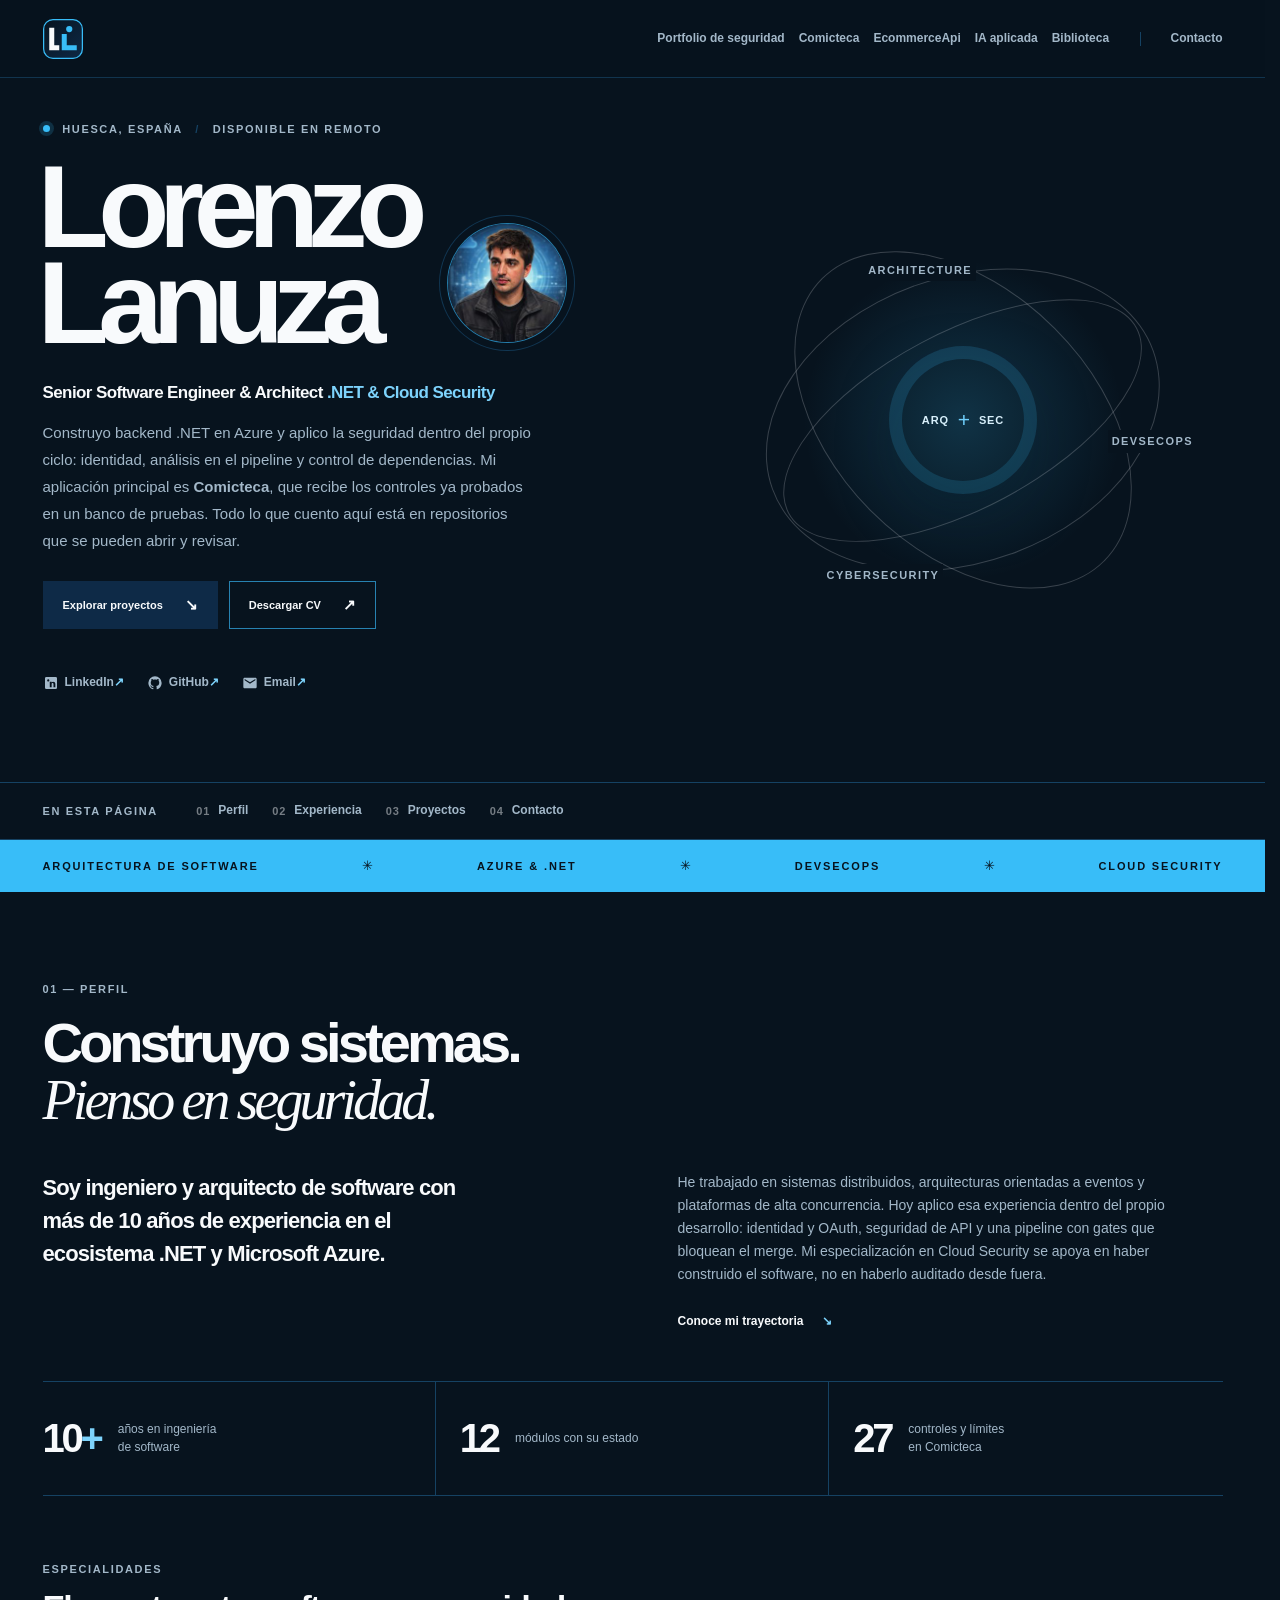
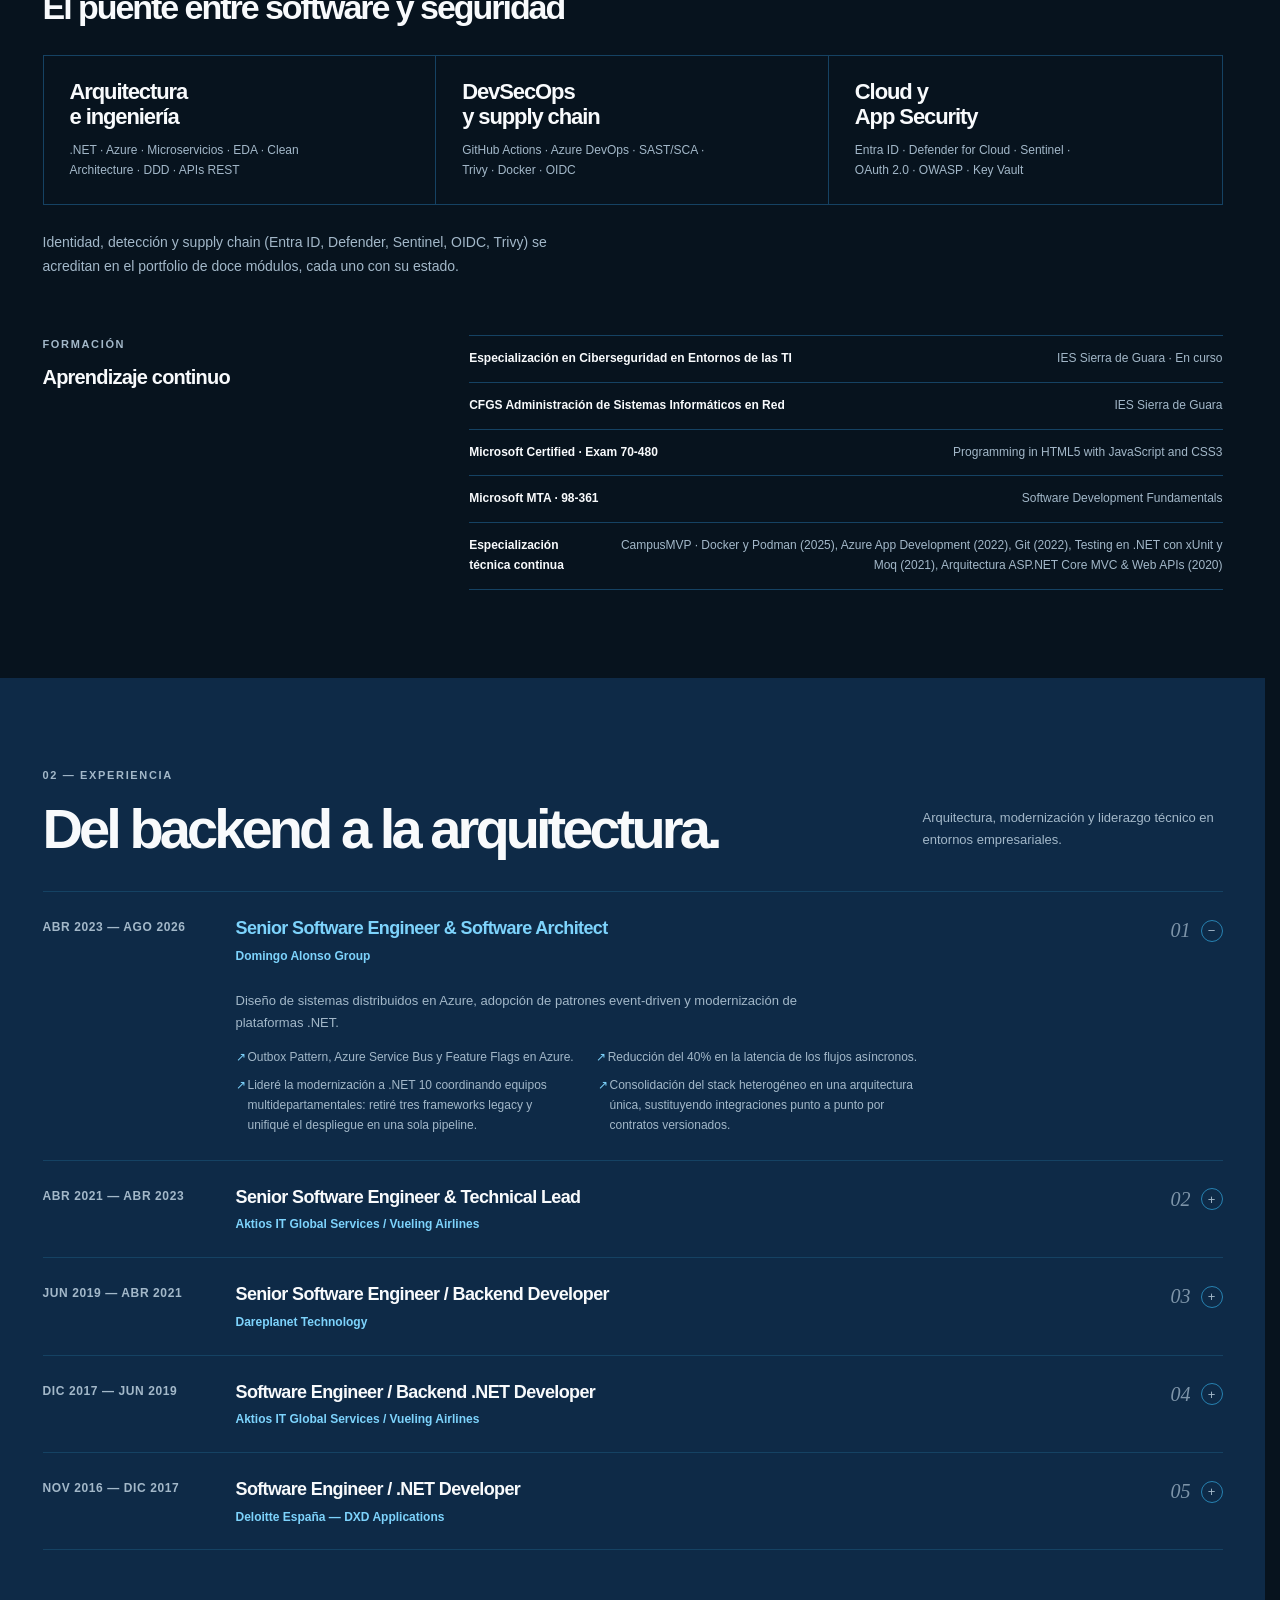
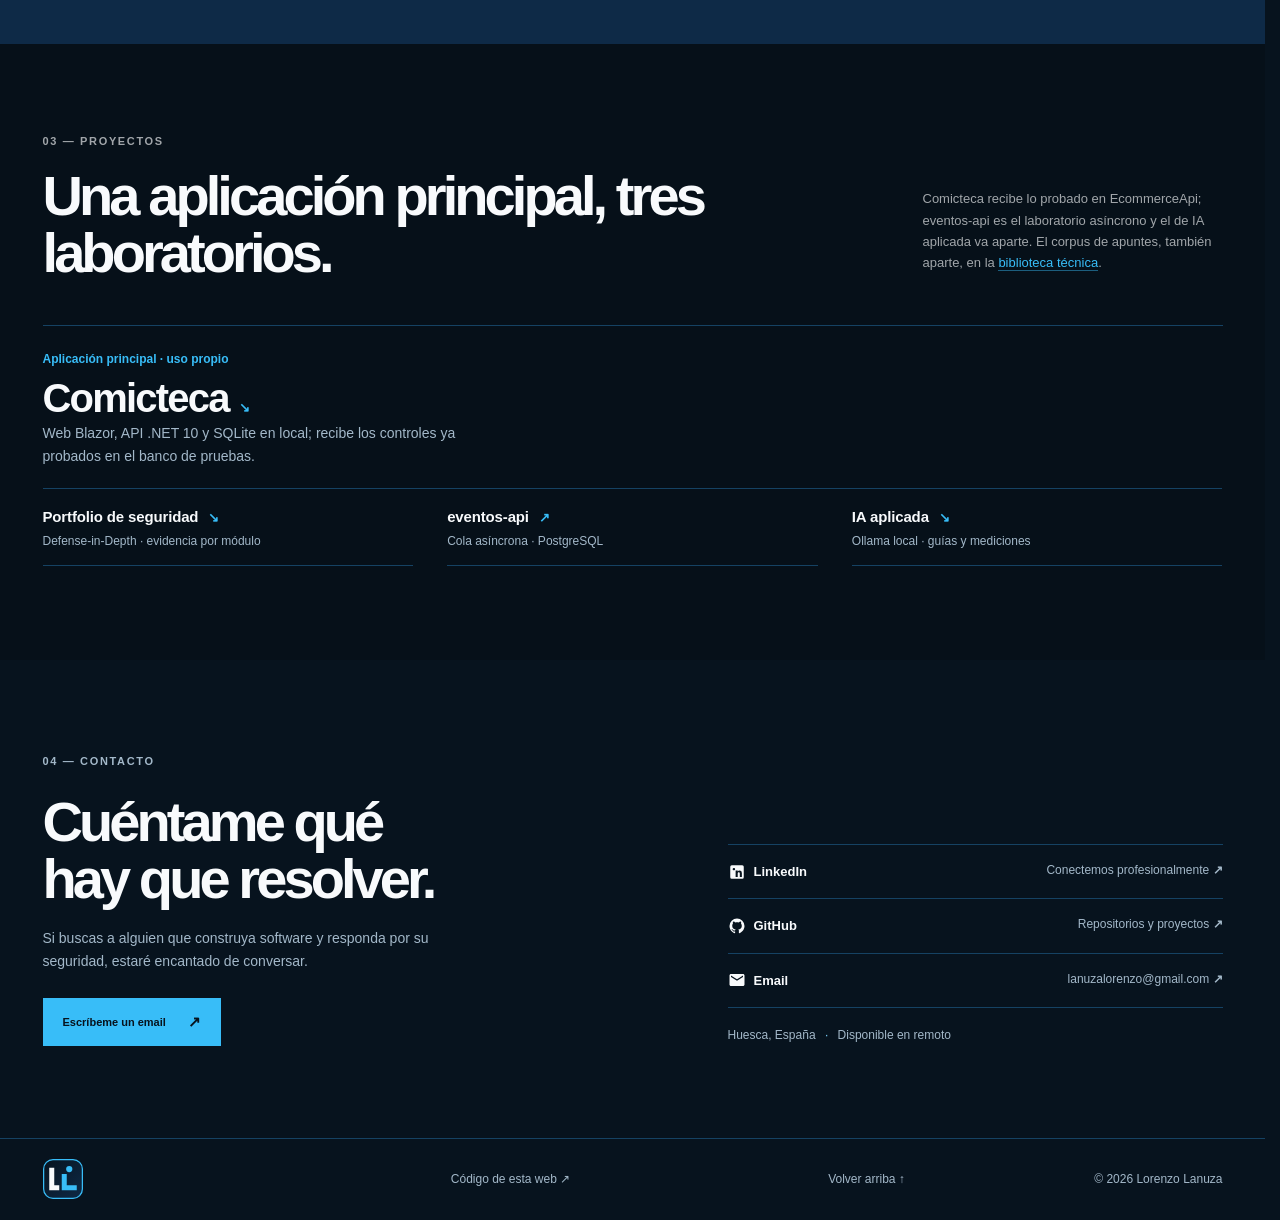
==== index.html @ fc8653ce "feat(site): index the projects and simplify the hero diagram The home page no longer grows with the " ====
<!doctype html>
<html lang="es">
  <head>
    <meta charset="utf-8">
    <meta name="viewport" content="width=device-width, initial-scale=1">
    <meta name="theme-color" content="#07131e">
    <!-- La llegada con ancla no se anima; app.js retira la clase al cargar. -->
    <script>if (location.hash) document.documentElement.classList.add("landing-hash");</script>
    <meta name="description" content="Lorenzo Lanuza Arellano: ingeniero de software senior en .NET y Azure con seguridad aplicada. DevSecOps, AppSec y Cloud Security.">
    <link rel="canonical" href="https://lanuzalorenzo.github.io/">

    <!-- Open Graph / LinkedIn / Facebook / WhatsApp -->
    <meta property="og:type" content="profile">
    <meta property="og:locale" content="es_ES">
    <meta property="og:url" content="https://lanuzalorenzo.github.io/">
    <meta property="og:title" content="Lorenzo Lanuza — Senior Software Engineer &amp; Architect · .NET &amp; Azure">
    <meta property="og:description" content="Ingeniero de software senior en .NET y Azure. Aplico la seguridad dentro del desarrollo: identidad, AppSec y pipeline con gates.">
    <meta property="og:image" content="https://lanuzalorenzo.github.io/assets/social/og-image.jpg?v=20261105b">
    <meta property="og:image:width" content="1200">
    <meta property="og:image:height" content="630">
    <meta property="og:image:alt" content="Lorenzo Lanuza — Senior Software Engineer &amp; Architect, .NET y Cloud Security">
    <meta property="og:updated_time" content="2026-11-05T00:00:00+01:00">
    <meta name="author" content="Lorenzo Lanuza Arellano">
    <script type="application/ld+json">
    {
      "@context": "https://schema.org",
      "@type": "Person",
      "name": "Lorenzo Lanuza Arellano",
      "url": "https://lanuzalorenzo.github.io/",
      "image": "https://lanuzalorenzo.github.io/assets/social/og-image.jpg?v=20261105b",
      "jobTitle": "Senior Software Engineer & Architect · .NET & Azure",
      "alumniOf": {
        "@type": "EducationalOrganization",
        "name": "IES Sierra de Guara"
      },
      "knowsAbout": [
        "Ingeniería de software",
        "Arquitectura de software",
        ".NET",
        "Microsoft Azure",
        "DevSecOps",
        "AppSec",
        "Cloud Security",
        "OAuth 2.0"
      ],
      "sameAs": [
        "https://www.linkedin.com/in/lanuzalorenzo",
        "https://github.com/lanuzalorenzo"
      ]
    }
    </script>
    <!-- Twitter Card -->
    <meta name="twitter:card" content="summary_large_image">
    <meta name="twitter:url" content="https://lanuzalorenzo.github.io/">
    <meta name="twitter:title" content="Lorenzo Lanuza — Senior Software Engineer &amp; Architect · .NET &amp; Azure">
    <meta name="twitter:description" content="Ingeniero de software senior en .NET y Azure. Aplico la seguridad dentro del desarrollo: identidad, AppSec y pipeline con gates.">
    <meta name="twitter:image" content="https://lanuzalorenzo.github.io/assets/social/og-image.jpg?v=20261105b">
    <meta name="twitter:image:alt" content="Lorenzo Lanuza — Senior Software Engineer &amp; Architect, .NET y Cloud Security">

    <title>Lorenzo Lanuza — Senior Software Engineer &amp; Architect · .NET &amp; Azure</title>
    <link rel="icon" type="image/png" sizes="16x16" href="assets/marca/favicon-16.png?v=20261105a">
    <link rel="icon" href="favicon.svg?v=20261105a" type="image/svg+xml">
    <link rel="icon" href="favicon.png?v=20261105a" sizes="180x180" type="image/png">
    <link rel="apple-touch-icon" href="assets/marca/apple-touch-icon.png?v=20261105a" sizes="180x180">
    <link rel="sitemap" type="application/xml" title="Sitemap" href="/sitemap.xml">
    <link rel="stylesheet" href="styles.css?v=20261126c">
    <script src="app.js?v=20261126a" defer></script>
  </head>
  <body>
    <a class="skip-link" href="#contenido">Saltar al contenido</a>
    <header class="site-header">
      <a class="wordmark" href="#inicio" aria-label="Lorenzo Lanuza, inicio"><img src="assets/marca/marca-tile.svg" alt="" width="40" height="40"></a>
      <button class="menu-toggle" type="button" aria-expanded="false" aria-controls="site-nav">
        <span class="sr-only">Abrir menú</span>
        <span class="menu-line menu-line-top"></span><span class="menu-line menu-line-bottom"></span>
      </button>
      <nav class="site-nav" id="site-nav" aria-label="Navegación principal">
        <div class="site-nav-group" role="group" aria-label="Proyectos, laboratorios y biblioteca">
          <a href="portfolio.html">Portfolio de seguridad</a>
          <a href="comicteca.html">Comicteca</a>
          <a href="api.html">EcommerceApi</a>
          <a href="ia.html">IA aplicada</a>
          <a href="https://lanuzalorenzo.github.io/biblioteca-tecnica/">Biblioteca</a>
        </div>
        <div class="site-nav-group">
          <a href="#contacto">Contacto</a>
        </div>
      </nav>
    </header>

    <main id="contenido">
      <section class="hero section-wrap" id="inicio" aria-labelledby="hero-title">
        <div class="hero-copy">
          <p class="eyebrow"><span class="status-dot"></span> Huesca, España <span class="eyebrow-separator" aria-hidden="true">/</span> Disponible en remoto</p>
          <div class="hero-heading">
            <h1 id="hero-title">Lorenzo<br><span>Lanuza</span></h1>
            <figure class="hero-portrait">
              <img src="assets/profile-480.jpg" srcset="assets/profile-240.jpg 240w, assets/profile-480.jpg 480w" sizes="(max-width: 620px) 62px, (max-width: 850px) 88px, 120px" alt="Retrato de Lorenzo Lanuza" width="120" height="120" decoding="async" fetchpriority="high">
            </figure>
          </div>
          <p class="hero-role">Senior Software Engineer &amp; Architect <span>.NET &amp; Cloud Security</span></p>
          <p class="hero-intro">Construyo backend .NET en Azure y aplico la seguridad dentro del propio ciclo: identidad, análisis en el pipeline y control de dependencias. Mi aplicación principal es <strong>Comicteca</strong>, que recibe los controles ya probados en un banco de pruebas. Todo lo que cuento aquí está en repositorios que se pueden abrir y revisar.</p>
          <div class="hero-actions">
            <a class="button button-dark" href="#proyectos">Explorar proyectos <span aria-hidden="true">↘</span></a>
            <a class="button button-quiet" href="assets/cv/lanuza-lorenzo-cv.pdf" download="Lanuza-Lorenzo-CV.pdf" type="application/pdf">Descargar CV <span aria-hidden="true">↗</span></a>
          </div>
          <div class="hero-links" role="group" aria-label="Enlaces de contacto">
            <a href="https://www.linkedin.com/in/lanuzalorenzo" target="_blank" rel="noreferrer">
              <svg viewBox="0 0 24 24" aria-hidden="true" class="social-icon"><path fill="currentColor" d="M19 3a2 2 0 0 1 2 2v14a2 2 0 0 1-2 2H5a2 2 0 0 1-2-2V5a2 2 0 0 1 2-2h14m-.5 15.5v-5.3a3.26 3.26 0 0 0-3.26-3.26c-.85 0-1.84.52-2.28 1.3v-1.11h-2.79v8.37h2.79v-4.93c0-.77.62-1.4 1.39-1.4a1.4 1.4 0 0 1 1.4 1.4v4.93h2.75M6.46 10.9h2.79v8.37H6.46v-8.37M7.86 6.54a1.63 1.63 0 0 0-1.63 1.63c0 .9.73 1.63 1.63 1.63.9 0 1.63-.73 1.63-1.63 0-.9-.73-1.63-1.63-1.63Z"/></svg>
              LinkedIn <span aria-hidden="true">↗</span>
            </a>
            <a href="https://github.com/lanuzalorenzo" target="_blank" rel="noreferrer">
              <svg viewBox="0 0 24 24" aria-hidden="true" class="social-icon"><path fill="currentColor" d="M12 2A10 10 0 0 0 2 12c0 4.42 2.87 8.17 6.84 9.5.5.08.66-.23.66-.5v-1.69c-2.77.6-3.36-1.34-3.36-1.34-.46-1.16-1.11-1.47-1.11-1.47-.91-.62.07-.6.07-.6 1 .07 1.53 1.03 1.53 1.03.87 1.52 2.34 1.07 2.91.83.1-.65.35-1.09.63-1.34-2.22-.25-4.55-1.11-4.55-4.92 0-1.11.38-2 1.03-2.71-.1-.25-.45-1.29.1-2.64 0 0 .84-.27 2.75 1.02.79-.22 1.65-.33 2.5-.33.85 0 1.71.11 2.5.33 1.91-1.29 2.75-1.02 2.75-1.02.55 1.35.2 2.39.1 2.64.65.71 1.03 1.6 1.03 2.71 0 3.82-2.34 4.66-4.57 4.91.36.31.69.92.69 1.85V21c0 .27.16.59.67.5C19.14 20.16 22 16.42 22 12A10 10 0 0 0 12 2Z"/></svg>
              GitHub <span aria-hidden="true">↗</span>
            </a>
            <a href="mailto:lanuzalorenzo@gmail.com">
              <svg viewBox="0 0 24 24" aria-hidden="true" class="social-icon"><path fill="currentColor" d="M20 4H4c-1.1 0-1.99.9-1.99 2L2 18c0 1.1.9 2 2 2h16c1.1 0 2-.9 2-2V6c0-1.1-.9-2-2-2zm0 4-8 5-8-5V6l8 5 8-5v2z"/></svg>
              Email <span aria-hidden="true">↗</span>
            </a>
          </div>
        </div>
        <div class="hero-art" role="img" aria-label="Diagrama de arquitectura: software, DevSecOps y seguridad cloud">
          <div class="orbit orbit-one"></div>
          <div class="orbit orbit-two"></div>
          <div class="orbit orbit-three"></div>
          <div class="art-core"><span>ARQ</span><strong>+</strong><span>SEC</span></div>
          <span class="orbit-label label-top">ARCHITECTURE</span>
          <span class="orbit-label label-right">DEVSECOPS</span>
          <span class="orbit-label label-bottom">CYBERSECURITY</span>
        </div>
      </section>

      <nav class="page-index" aria-labelledby="page-index-label">
        <div class="section-wrap page-index-inner">
          <p class="page-index-label" id="page-index-label">En esta página</p>
          <ol class="page-index-list">
            <li><a href="#perfil"><span aria-hidden="true">01</span>Perfil</a></li>
            <li><a href="#experiencia"><span aria-hidden="true">02</span>Experiencia</a></li>
            <li><a href="#proyectos"><span aria-hidden="true">03</span>Proyectos</a></li>
            <li><a href="#contacto"><span aria-hidden="true">04</span>Contacto</a></li>
          </ol>
        </div>
      </nav>

      <section class="ticker" aria-label="Especialidades">
        <div class="ticker-track">
          <div class="ticker-set">
            <span>ARQUITECTURA DE SOFTWARE</span><i aria-hidden="true">✳</i><span>AZURE &amp; .NET</span><i aria-hidden="true">✳</i><span>DEVSECOPS</span><i aria-hidden="true">✳</i><span>CLOUD SECURITY</span><i aria-hidden="true">✳</i>
          </div>
          <div class="ticker-set" aria-hidden="true">
            <span>ARQUITECTURA DE SOFTWARE</span><i>✳</i><span>AZURE &amp; .NET</span><i>✳</i><span>DEVSECOPS</span><i>✳</i><span>CLOUD SECURITY</span><i>✳</i>
          </div>
        </div>
      </section>

      <section class="content-section section-wrap" id="perfil" aria-labelledby="profile-title">
        <div class="section-heading">
          <p class="eyebrow">01 — Perfil</p>
          <h2 id="profile-title">Construyo sistemas.<br><span>Pienso en seguridad.</span></h2>
        </div>
        <div class="profile-grid">
          <p class="profile-lead">Soy ingeniero y arquitecto de software con más de 10 años de experiencia en el ecosistema .NET y Microsoft Azure.</p>
          <div class="profile-detail">
            <p>He trabajado en sistemas distribuidos, arquitecturas orientadas a eventos y plataformas de alta concurrencia. Hoy aplico esa experiencia dentro del propio desarrollo: identidad y OAuth, seguridad de API y una pipeline con gates que bloquean el merge. Mi especialización en Cloud Security se apoya en haber construido el software, no en haberlo auditado desde fuera.</p>
            <a class="text-link" href="#experiencia">Conoce mi trayectoria <span aria-hidden="true">↘</span></a>
          </div>
        </div>
        <div class="metrics" role="group" aria-label="Cifras del trabajo">
          <a class="metric" href="#experiencia"><strong>10<span>+</span></strong><span>años en ingeniería<br>de software</span></a>
          <a class="metric" href="portfolio.html"><strong>12</strong><span>módulos con su estado</span></a>
          <a class="metric" href="comicteca.html"><strong>27</strong><span>controles y límites<br>en Comicteca</span></a>
        </div>
        <div class="skills-block" id="especialidades">
          <div class="block-head">
            <p class="eyebrow">Especialidades</p>
            <h3 id="skills-title">El puente entre software y seguridad</h3>
          </div>
          <div class="skills-grid">
            <article class="skill-card"><h4>Arquitectura<br>e ingeniería</h4><p>.NET · Azure · Microservicios · EDA · Clean Architecture · DDD · APIs REST</p></article>
            <article class="skill-card"><h4>DevSecOps<br>y supply chain</h4><p>GitHub Actions · Azure DevOps · SAST/SCA · Trivy · Docker · OIDC</p></article>
            <article class="skill-card"><h4>Cloud y<br>App Security</h4><p>Entra ID · Defender for Cloud · Sentinel · OAuth 2.0 · OWASP · Key Vault</p></article>
          </div>
          <p class="skills-note">Identidad, detección y supply chain (Entra ID, Defender, Sentinel, OIDC, Trivy) se acreditan en el portfolio de doce módulos, cada uno con su estado.</p>
        </div>
        <div class="education">
          <div><p class="eyebrow">Formación</p><h3>Aprendizaje continuo</h3></div>
          <div class="education-list">
            <p><strong>Especialización en Ciberseguridad en Entornos de las TI</strong><span>IES Sierra de Guara · En curso</span></p>
            <p><strong>CFGS Administración de Sistemas Informáticos en Red</strong><span>IES Sierra de Guara</span></p>
            <p><strong>Microsoft Certified · Exam 70-480</strong><span>Programming in HTML5 with JavaScript and CSS3</span></p>
            <p><strong>Microsoft MTA · 98-361</strong><span>Software Development Fundamentals</span></p>
            <p><strong>Especialización técnica continua</strong><span>CampusMVP · Docker y Podman (2025), Azure App Development (2022), Git (2022), Testing en .NET con xUnit y Moq (2021), Arquitectura ASP.NET Core MVC &amp; Web APIs (2020)</span></p>
          </div>
        </div>
      </section>

      <section class="experience-section" id="experiencia" aria-labelledby="experience-title">
        <div class="section-wrap">
          <div class="section-heading section-heading-row">
            <div><p class="eyebrow">02 — Experiencia</p><h2 id="experience-title">Del backend a la arquitectura.</h2></div>
            <p class="heading-note">Arquitectura, modernización y liderazgo técnico en entornos empresariales.</p>
          </div>
          <div class="timeline">
            <details class="timeline-item" open>
              <summary class="timeline-summary">
                <span class="timeline-date">ABR 2023 — AGO 2026</span>
                <h3>Senior Software Engineer &amp; Software Architect</h3>
                <span class="company">Domingo Alonso Group</span>
                <span class="timeline-end"><span class="timeline-number">01</span><span class="timeline-toggle" aria-hidden="true"></span></span>
              </summary>
              <div class="timeline-content">
                <p>Diseño de sistemas distribuidos en Azure, adopción de patrones event-driven y modernización de plataformas .NET.</p>
                <ul class="impact-list">
                  <li>Outbox Pattern, Azure Service Bus y Feature Flags en Azure.</li>
                  <li>Reducción del 40% en la latencia de los flujos asíncronos.</li>
                  <li>Lideré la modernización a .NET 10 coordinando equipos multidepartamentales: retiré tres frameworks legacy y unifiqué el despliegue en una sola pipeline.</li>
                  <li>Consolidación del stack heterogéneo en una arquitectura única, sustituyendo integraciones punto a punto por contratos versionados.</li>
                </ul>
              </div>
            </details>
            <details class="timeline-item">
              <summary class="timeline-summary">
                <span class="timeline-date">ABR 2021 — ABR 2023</span>
                <h3>Senior Software Engineer &amp; Technical Lead</h3>
                <span class="company">Aktios IT Global Services / Vueling Airlines</span>
                <span class="timeline-end"><span class="timeline-number">02</span><span class="timeline-toggle" aria-hidden="true"></span></span>
              </summary>
              <div class="timeline-content">
                <p>Liderazgo backend y evolución de plataformas de alta disponibilidad para más de un millón de usuarios activos.</p>
                <ul class="impact-list">
                  <li>Arquitectura BFF en .NET: 30% menos de tiempo de respuesta en checkout.</li>
                  <li>Mentoría de 8 desarrolladores backend.</li>
                  <li>Revisión de código y estándares compartidos del equipo en Azure DevOps.</li>
                </ul>
              </div>
            </details>
            <details class="timeline-item">
              <summary class="timeline-summary">
                <span class="timeline-date">JUN 2019 — ABR 2021</span>
                <h3>Senior Software Engineer / Backend Developer</h3>
                <span class="company">Dareplanet Technology</span>
                <span class="timeline-end"><span class="timeline-number">03</span><span class="timeline-toggle" aria-hidden="true"></span></span>
              </summary>
              <div class="timeline-content">
                <p>Modernización de sistemas transaccionales y evolución de monolitos ASP.NET hacia plataformas distribuidas.</p>
                <ul class="impact-list">
                  <li>Descomposición en microservicios y adopción de caché distribuida.</li>
                  <li>35% de mejora en respuesta y 40% menos carga en base de datos.</li>
                  <li>Estándares de seguridad (JWT) y SLA del 99,8% en un backend crítico con más de 500.000 peticiones al día.</li>
                </ul>
              </div>
            </details>
            <details class="timeline-item">
              <summary class="timeline-summary">
                <span class="timeline-date">DIC 2017 — JUN 2019</span>
                <h3>Software Engineer / Backend .NET Developer</h3>
                <span class="company">Aktios IT Global Services / Vueling Airlines</span>
                <span class="timeline-end"><span class="timeline-number">04</span><span class="timeline-toggle" aria-hidden="true"></span></span>
              </summary>
              <div class="timeline-content">
                <p>Desarrollo backend e integración de servicios de alta disponibilidad para plataformas móviles y sistemas transaccionales core.</p>
                <ul class="impact-list">
                  <li>Servicios .NET para la app móvil de ventas con más de 500.000 peticiones al día.</li>
                  <li>Reducción del 35% en la latencia de reservas y optimización de consultas complejas.</li>
                  <li>Coordinación de objetivos técnicos y de negocio con Product Owners y QA bajo Scrum.</li>
                </ul>
              </div>
            </details>
            <details class="timeline-item">
              <summary class="timeline-summary">
                <span class="timeline-date">NOV 2016 — DIC 2017</span>
                <h3>Software Engineer / .NET Developer</h3>
                <span class="company">Deloitte España — DXD Applications</span>
                <span class="timeline-end"><span class="timeline-number">05</span><span class="timeline-toggle" aria-hidden="true"></span></span>
              </summary>
              <div class="timeline-content">
                <p>Desarrollo de soluciones empresariales y automatización de calidad y despliegues.</p>
                <ul class="impact-list">
                  <li>Migración de una aplicación crítica de cálculos a ASP.NET MVC y Kendo UI, con un 35% más de velocidad de procesamiento.</li>
                  <li>Implanté la primera suite de pruebas unitarias del equipo (xUnit, Moq) y automaticé los despliegues en CI/CD.</li>
                </ul>
              </div>
            </details>
          </div>
        </div>
      </section>

      <section class="projects-section" id="proyectos" aria-labelledby="projects-title">
        <div class="section-wrap">
          <div class="section-heading section-heading-row">
            <div><p class="eyebrow">03 — Proyectos</p><h2 id="projects-title">Una aplicación principal, tres laboratorios.</h2></div>
            <p class="heading-note">Comicteca recibe lo probado en EcommerceApi; eventos-api es el laboratorio asíncrono y el de IA aplicada va aparte. El corpus de apuntes, también aparte, en la <a class="portfolio-workload" href="https://lanuzalorenzo.github.io/biblioteca-tecnica/">biblioteca técnica</a>.</p>
          </div>
          <nav class="lab-index" aria-label="Aplicación principal y laboratorios">
            <a class="lab-row lab-row-main" href="comicteca.html">
              <span class="lab-kicker">Aplicación principal · uso propio</span>
              <span class="lab-name">Comicteca<span class="lab-arrow" aria-hidden="true">↘</span></span>
              <span class="lab-note">Web Blazor, API .NET 10 y SQLite en local; recibe los controles ya probados en el banco de pruebas.</span>
            </a>
            <a class="lab-row" href="portfolio.html">
              <span class="lab-name">Portfolio de seguridad<span class="lab-arrow" aria-hidden="true">↘</span></span>
              <span class="lab-note">Defense-in-Depth · evidencia por módulo</span>
            </a>
            <a class="lab-row" href="https://github.com/lanuzalorenzo/eventos-api" target="_blank" rel="noreferrer">
              <span class="lab-name">eventos-api<span class="lab-arrow" aria-hidden="true">↗</span></span>
              <span class="lab-note">Cola asíncrona · PostgreSQL</span>
            </a>
            <a class="lab-row" href="ia.html">
              <span class="lab-name">IA aplicada<span class="lab-arrow" aria-hidden="true">↘</span></span>
              <span class="lab-note">Ollama local · guías y mediciones</span>
            </a>
          </nav>
        </div>
      </section>

      <section class="contact-section section-wrap" id="contacto" aria-labelledby="contact-title">
        <div class="contact-copy">
          <p class="eyebrow">04 — Contacto</p>
          <h2 id="contact-title">Cuéntame qué<br>hay que resolver.</h2>
          <p>Si buscas a alguien que construya software y responda por su seguridad, estaré encantado de conversar.</p>
          <a class="button button-light" href="mailto:lanuzalorenzo@gmail.com">Escríbeme un email <span aria-hidden="true">↗</span></a>
        </div>
        <div class="contact-links">
          <a href="https://www.linkedin.com/in/lanuzalorenzo" target="_blank" rel="noreferrer">
            <span class="contact-label"><svg viewBox="0 0 24 24" aria-hidden="true" class="social-icon"><path fill="currentColor" d="M19 3a2 2 0 0 1 2 2v14a2 2 0 0 1-2 2H5a2 2 0 0 1-2-2V5a2 2 0 0 1 2-2h14m-.5 15.5v-5.3a3.26 3.26 0 0 0-3.26-3.26c-.85 0-1.84.52-2.28 1.3v-1.11h-2.79v8.37h2.79v-4.93c0-.77.62-1.4 1.39-1.4a1.4 1.4 0 0 1 1.4 1.4v4.93h2.75M6.46 10.9h2.79v8.37H6.46v-8.37M7.86 6.54a1.63 1.63 0 0 0-1.63 1.63c0 .9.73 1.63 1.63 1.63.9 0 1.63-.73 1.63-1.63 0-.9-.73-1.63-1.63-1.63Z"/></svg> LinkedIn</span>
            <span>Conectemos profesionalmente <span aria-hidden="true">↗</span></span>
          </a>
          <a href="https://github.com/lanuzalorenzo" target="_blank" rel="noreferrer">
            <span class="contact-label"><svg viewBox="0 0 24 24" aria-hidden="true" class="social-icon"><path fill="currentColor" d="M12 2A10 10 0 0 0 2 12c0 4.42 2.87 8.17 6.84 9.5.5.08.66-.23.66-.5v-1.69c-2.77.6-3.36-1.34-3.36-1.34-.46-1.16-1.11-1.47-1.11-1.47-.91-.62.07-.6.07-.6 1 .07 1.53 1.03 1.53 1.03.87 1.52 2.34 1.07 2.91.83.1-.65.35-1.09.63-1.34-2.22-.25-4.55-1.11-4.55-4.92 0-1.11.38-2 1.03-2.71-.1-.25-.45-1.29.1-2.64 0 0 .84-.27 2.75 1.02.79-.22 1.65-.33 2.5-.33.85 0 1.71.11 2.5.33 1.91-1.29 2.75-1.02 2.75-1.02.55 1.35.2 2.39.1 2.64.65.71 1.03 1.6 1.03 2.71 0 3.82-2.34 4.66-4.57 4.91.36.31.69.92.69 1.85V21c0 .27.16.59.67.5C19.14 20.16 22 16.42 22 12A10 10 0 0 0 12 2Z"/></svg> GitHub</span>
            <span>Repositorios y proyectos <span aria-hidden="true">↗</span></span>
          </a>
          <a href="mailto:lanuzalorenzo@gmail.com">
            <span class="contact-label"><svg viewBox="0 0 24 24" aria-hidden="true" class="social-icon"><path fill="currentColor" d="M20 4H4c-1.1 0-1.99.9-1.99 2L2 18c0 1.1.9 2 2 2h16c1.1 0 2-.9 2-2V6c0-1.1-.9-2-2-2zm0 4-8 5-8-5V6l8 5 8-5v2z"/></svg> Email</span>
            <span>lanuzalorenzo@gmail.com <span aria-hidden="true">↗</span></span>
          </a>
          <p>Huesca, España <span>·</span> Disponible en remoto</p>
        </div>
      </section>
    </main>

    <footer class="site-footer">
      <a class="wordmark" href="#inicio" aria-label="Lorenzo Lanuza, inicio"><img src="assets/marca/marca-tile.svg" alt="" width="40" height="40"></a>
      <a href="https://github.com/lanuzalorenzo/lanuzalorenzo.github.io" target="_blank" rel="noreferrer">Código de esta web <span aria-hidden="true">↗</span></a>
      <a href="#inicio">Volver arriba <span aria-hidden="true">↑</span></a>
      <span>© <span id="current-year">2026</span> Lorenzo Lanuza</span>
    </footer>
  </body>
</html>
---- styles.css ----
:root {
  color-scheme: dark;
  --paper: #07131e;
  --paper-deep: #0e2a47;
  --ink: #f8fafc;
  --muted: #a3b8c9;
  --accent: #38bdf8;
  --accent-hover: #7dd3fc;
  --accent-dark: #0369a1;
  --line: color-mix(in srgb, var(--accent) 16%, var(--paper-deep));
  --line-strong: color-mix(in srgb, var(--accent) 60%, var(--paper-deep));
  --surface: color-mix(in srgb, var(--paper-deep) 72%, var(--paper));
  --surface-deep: color-mix(in srgb, var(--paper) 82%, #000);
  --shadow-core: #020a12aa;
  --state-valid: #6ee7b7;
  --state-partial: #fde68a;
  --state-design: #93c5fd;
  --state-pending: #cbd5e1;
  --serif: Georgia, "Times New Roman", serif;
  --sans: "Avenir Next", Avenir, "Segoe UI", sans-serif;
  --header-h: 78px;
}

* { box-sizing: border-box; }
html { scroll-behavior: smooth; scroll-padding-top: calc(var(--header-h) + 14px); scrollbar-gutter: stable; }
html.landing-hash { scroll-behavior: auto; }
body { margin: 0; background: var(--paper); color: var(--ink); font-family: var(--sans); font-size: 15px; line-height: 1.65; text-wrap: pretty; transition: background .25s, color .25s; }
button, input { font: inherit; }
a { color: inherit; text-decoration: none; }
button { color: inherit; }
::selection { background: var(--accent); color: var(--paper); }
.sr-only { position: absolute; width: 1px; height: 1px; overflow: hidden; clip: rect(0,0,0,0); white-space: nowrap; }
.skip-link { position: fixed; z-index: 20; top: 8px; left: 8px; padding: 10px 14px; transform: translateY(-150%); background: var(--ink); color: var(--paper); }
.skip-link:focus { transform: translateY(0); }
.section-wrap { width: min(1180px, calc(100% - 80px)); margin-inline: auto; }

.site-header { position: sticky; top: 0; z-index: 10; display: flex; align-items: center; justify-content: space-between; height: var(--header-h); padding: 0 max(40px, calc((100% - 1180px) / 2)); background: color-mix(in srgb, var(--paper) 92%, transparent); border-bottom: 1px solid color-mix(in srgb, var(--line) 72%, transparent); backdrop-filter: blur(14px); }
.wordmark { display: inline-flex; align-items: center; color: inherit; text-decoration: none; }
.wordmark img { display: block; width: 40px; height: 40px; }
.site-nav { --nav-gap: clamp(16px, 2.4vw, 34px); display: flex; align-items: center; gap: var(--nav-gap); }
.site-nav a { position: relative; display: inline-flex; align-items: center; height: var(--header-h); color: var(--muted); font-size: 12px; font-weight: 650; transition: color .2s; }
.site-nav a.is-active { color: var(--ink); }
.site-nav a.is-active::after { position: absolute; right: 0; bottom: 0; left: 0; height: 2px; background: var(--accent); content: ""; }
.site-nav a:hover, .hero-links a:hover, .site-footer a:hover { color: var(--accent-hover); }
.site-nav-group { position: relative; display: flex; align-items: center; gap: 14px; padding-left: var(--nav-gap); }
.site-nav-group::before { position: absolute; top: 50%; left: 0; width: 1px; height: 14px; background: var(--line); transform: translateY(-50%); content: ""; }
.site-nav-group:first-child { padding-left: 0; }
.site-nav-group:first-child::before { content: none; }
.page-index { border-top: 1px solid var(--line); border-bottom: 1px solid var(--line); }
.page-index-inner { display: flex; flex-wrap: wrap; align-items: center; gap: 8px clamp(16px, 3vw, 48px); padding: 12px 0; }
.page-index-label { flex: none; margin: 0; color: var(--muted); font-size: 11px; font-weight: 750; letter-spacing: .15em; text-transform: uppercase; }
.page-index-list { display: flex; flex-wrap: wrap; gap: 0 24px; margin: 0; padding: 0; list-style: none; }
.page-index-list a { display: inline-flex; align-items: center; gap: 8px; min-height: 32px; color: var(--muted); font-size: 12px; font-weight: 650; transition: color .2s; }
.page-index-list a span { color: color-mix(in srgb, var(--ink) 46%, transparent); font-size: 11px; font-weight: 750; letter-spacing: .08em; font-variant-numeric: tabular-nums; }
.page-index-list a:hover { color: var(--accent-hover); }
.page-index-list a.is-active { color: var(--ink); box-shadow: inset 0 -2px var(--accent); }
.page-index-list a.is-active span { color: var(--accent-hover); }
.menu-toggle { display: none; place-items: center; background: none; border: 0; cursor: pointer; }

.hero { position: relative; display: grid; grid-template-columns: 1.05fr .95fr; align-items: center; min-height: 610px; padding-top: 42px; padding-bottom: 62px; }
.hero-copy { position: relative; z-index: 1; padding-bottom: 15px; }
.eyebrow { margin: 0 0 22px; color: var(--muted); font-size: 11px; font-weight: 750; letter-spacing: .15em; text-transform: uppercase; }
.status-dot { display: inline-block; width: 7px; height: 7px; margin: 0 8px 1px 0; background: var(--accent); border-radius: 50%; box-shadow: 0 0 0 4px color-mix(in srgb, var(--accent) 17%, transparent); }
.eyebrow-separator { margin-inline: 8px; color: var(--line); }
.hero h1 { margin: 0 0 12px -5px; font-size: clamp(72px, 9.1vw, 122px); font-weight: 760; letter-spacing: -.09em; line-height: .82; text-transform: none; }
.hero h1 span { font-family: inherit; font-weight: inherit; font-style: normal; letter-spacing: inherit; }
.hero-heading { display: flex; align-items: flex-end; gap: clamp(18px, 2.4vw, 30px); margin: 0 0 12px -5px; }
.hero-heading h1 { margin: 0; }
.hero-portrait { flex: none; width: clamp(96px, 10vw, 120px); aspect-ratio: 1; margin: 0 0 8px; overflow: hidden; border: 1px solid color-mix(in srgb, var(--accent) 55%, transparent); border-radius: 50%; background: var(--paper-deep); box-shadow: 0 0 0 7px var(--paper), 0 0 0 8px color-mix(in srgb, var(--line) 75%, transparent); }
.hero-portrait img { display: block; width: 100%; height: 100%; object-fit: cover; }
.hero-role { margin: 28px 0 12px; font-size: 17px; font-weight: 720; letter-spacing: -.035em; text-wrap: balance; }
.hero-role span { color: var(--accent-hover); }
.hero-intro { max-width: 490px; margin: 0; color: var(--muted); font-size: 15px; line-height: 1.8; }
.hero-actions { display: flex; flex-wrap: wrap; align-items: center; gap: 11px; margin-top: 27px; }
.button { display: inline-flex; align-items: center; justify-content: center; gap: 22px; min-height: 48px; padding: 0 19px; border: 1px solid transparent; cursor: pointer; font-size: 11px; font-weight: 700; transition: transform .2s, background .2s; }
.button:hover { transform: translateY(-2px); }
.button-dark { background: var(--paper-deep); color: var(--ink); }
.button-dark:hover { background: color-mix(in srgb, var(--paper-deep) 82%, var(--accent)); }
.button-quiet { background: transparent; border-color: var(--line-strong); }
.button-quiet:hover { background: var(--paper-deep); }
.button span { font-size: 15px; }
.hero-links { display: flex; align-items: center; gap: 23px; margin-top: 32px; }
.hero-links a { display: inline-flex; align-items: center; min-height: 44px; color: var(--muted); font-size: 12px; font-weight: 650; transition: color .2s; }
.hero-links a span { color: var(--accent-hover); }
.hero-art { position: relative; display: grid; place-items: center; width: min(100%, 520px); aspect-ratio: 1; justify-self: end; container-type: inline-size; overflow: hidden; }
.hero-art::before { position: absolute; inset: 18%; border-radius: 50%; background: radial-gradient(circle, color-mix(in srgb, var(--accent) 20%, transparent), transparent 68%); content: ""; }
.orbit { position: absolute; border: 1px solid color-mix(in srgb, var(--ink) 20%, transparent); border-radius: 50%; transform: rotate(-28deg); }
.orbit-one { width: 76%; height: 34%; }
.orbit-two { width: 77%; height: 50%; transform: rotate(45deg); }
.orbit-three { width: 55%; height: 78%; transform: rotate(70deg); }
.art-core { display: flex; align-items: center; justify-content: center; gap: clamp(4px, 1.7cqw, 9px); width: min(122px, 23.5cqw); aspect-ratio: 1; background: var(--surface-deep); color: var(--ink); border-radius: 50%; box-shadow: 0 0 0 clamp(7px, 2.5cqw, 13px) color-mix(in srgb, var(--accent) 16%, transparent), 0 22px 60px var(--shadow-core); }
.art-core span { font-size: 11px; font-weight: 750; letter-spacing: .08em; }
.art-core strong { color: var(--accent-hover); font-size: 21px; font-weight: 400; }
.orbit-label { position: absolute; z-index: 1; padding: 2px 4px; background: var(--paper); color: var(--muted); font-size: 11px; font-weight: 750; letter-spacing: .13em; }
.label-top { top: 19%; left: 31%; }
.label-right { right: 5%; top: 52%; }
.label-bottom { bottom: 18%; left: 23%; }

.ticker { overflow: hidden; padding: 15px 0; background: var(--accent); color: var(--paper); }
.ticker-track { display: flex; align-items: center; white-space: nowrap; }
.ticker-set { display: flex; flex: 1; align-items: center; justify-content: space-between; gap: 24px; padding-inline: max(24px, calc((100% - 1180px) / 2)); }
.ticker-set + .ticker-set, .ticker-set > i:last-child { display: none; }
.ticker-track span { font-size: 11px; font-weight: 800; letter-spacing: .17em; }
.ticker-track i { font-size: 13px; font-style: normal; }
.ticker:hover .ticker-track, .ticker:focus-within .ticker-track { animation-play-state: paused; }

.content-section { padding-top: 88px; padding-bottom: 88px; }
.section-heading { margin-bottom: 34px; }
.section-heading .eyebrow { margin-bottom: 16px; }
.section-heading h1, .section-heading h2, .contact-section h2 { margin: 0; font-size: clamp(36px, 4.6vw, 56px); font-weight: 680; letter-spacing: -.07em; line-height: 1.02; }
.section-heading h2 span { font-family: var(--serif); font-weight: 400; font-style: italic; }
.profile-grid { display: grid; grid-template-columns: 1fr 1fr; align-items: start; gap: 90px; padding-top: 8px; }
.profile-lead { max-width: 450px; margin: 0; font-size: 22px; font-weight: 600; letter-spacing: -.04em; line-height: 1.5; }
.profile-detail { max-width: 510px; color: var(--muted); font-size: 14px; }
.profile-detail p { margin: 0 0 15px; }
.text-link { display: inline-flex; gap: 18px; margin-top: 11px; color: var(--ink); font-size: 12px; font-weight: 750; }
.text-link span { color: var(--accent-hover); }
.metrics { display: grid; grid-template-columns: repeat(3, 1fr); margin-top: 48px; border-top: 1px solid var(--line); border-bottom: 1px solid var(--line); }
.metric { display: flex; align-items: center; gap: 17px; min-height: 113px; padding: 19px 24px; border-right: 1px solid var(--line); }
.metric:first-child { padding-left: 0; }
.metric:last-child { border-right: 0; }
.metric strong { font-size: 40px; font-weight: 650; letter-spacing: -.08em; line-height: 1; }
.metric strong span { color: var(--accent-hover); }
.metric > span { color: var(--muted); font-size: 12px; line-height: 1.5; }
.metric:hover strong, .metric:hover strong span { color: var(--accent-hover); }
.metric:hover > span { color: var(--ink); }

.experience-section, .projects-section { padding: 88px 0 94px; background: var(--paper-deep); }
.section-heading-row { display: flex; align-items: end; justify-content: space-between; gap: 40px; }
.section-heading-row .heading-note { max-width: 300px; margin: 0 0 7px; color: var(--muted); font-size: 13px; }
.timeline { border-top: 1px solid var(--line); }
.timeline-item { border-bottom: 1px solid var(--line); }
.timeline-summary { display: grid; grid-template-columns: 160px 1fr 60px; column-gap: 33px; align-items: start; padding: 22px 0; cursor: pointer; list-style: none; }
.timeline-summary::-webkit-details-marker { display: none; }
.timeline-summary::marker { content: ""; }
.timeline-date { grid-column: 1; grid-row: 1 / span 2; padding-top: 4px; color: var(--muted); font-size: 12px; font-weight: 700; letter-spacing: .05em; }
.timeline-summary h3 { grid-column: 2; grid-row: 1; margin: 0; font-size: 18px; font-weight: 650; letter-spacing: -.035em; transition: color .2s; }
.timeline-summary .company { grid-column: 2; grid-row: 2; margin: 3px 0 0; color: var(--accent-hover); font-size: 12px; font-weight: 700; }
.timeline-summary:hover h3, .timeline-item[open] .timeline-summary h3 { color: var(--accent-hover); }
.timeline-end { grid-column: 3; grid-row: 1 / span 2; display: flex; align-items: center; justify-content: flex-end; gap: 10px; }
.timeline-number { color: color-mix(in srgb, var(--muted) 75%, transparent); font-family: var(--serif); font-size: 20px; font-style: italic; }
.timeline-toggle { display: grid; place-items: center; width: 22px; height: 22px; border: 1px solid var(--line-strong); border-radius: 50%; color: var(--muted); font-size: 13px; line-height: 1; transition: border-color .2s, color .2s; }
.timeline-toggle::before { content: "+"; }
.timeline-item[open] .timeline-toggle::before { content: "−"; }
.timeline-summary:hover .timeline-toggle { border-color: var(--accent); color: var(--accent-hover); }
.timeline-content { margin-left: calc(160px + 33px); padding: 2px 0 24px; }
.timeline-content > p:not(.company) { max-width: 660px; margin: 0; color: var(--muted); font-size: 13px; }
.impact-list { display: flex; flex-wrap: wrap; gap: 8px 22px; margin: 15px 0 0; padding: 0; list-style: none; }
.impact-list li { position: relative; max-width: 340px; padding-left: 12px; color: var(--muted); font-size: 12px; }
.impact-list li::before { position: absolute; left: 0; color: var(--accent-hover); content: "↗"; }

.skills-block { margin-top: 64px; }
.block-head { margin-bottom: 30px; }
.block-head .eyebrow { margin-bottom: 12px; }
.block-head h3 { margin: 0; font-size: clamp(24px, 2.8vw, 34px); font-weight: 660; letter-spacing: -.06em; line-height: 1.05; }
.skills-grid { display: grid; grid-template-columns: repeat(3, 1fr); border: 1px solid var(--line); }
.skill-card { position: relative; padding: 24px 26px; border-right: 1px solid var(--line); }
.skill-card:last-child { border-right: 0; }
.skill-card h4 { margin: 0 0 12px; font-size: 22px; font-weight: 650; letter-spacing: -.05em; line-height: 1.1; }
.skill-card p { max-width: 245px; margin: 0; color: var(--muted); font-size: 12px; }
.skills-note { margin-top: 26px; max-width: 70ch; color: var(--muted); font-size: 14px; line-height: 1.7; }
.skills-block + .education { margin-top: 56px; }
.education { display: grid; grid-template-columns: 1fr 2fr; gap: 50px; margin-top: 64px; }
.education .eyebrow { margin-bottom: 8px; }
.education h3 { margin: 0; font-size: 20px; letter-spacing: -.04em; }
.education-list { border-top: 1px solid var(--line); }
.education-list p { display: flex; justify-content: space-between; gap: 25px; margin: 0; padding: 13px 0; border-bottom: 1px solid var(--line); }
.education-list strong { font-size: 12px; font-weight: 650; }
.education-list span { color: var(--muted); font-size: 12px; text-align: right; }

.projects-section { background: var(--surface-deep); color: var(--ink); }
.projects-section .eyebrow, .projects-section .heading-note { color: color-mix(in srgb, var(--ink) 64%, transparent); }
.lab-index { display: grid; grid-template-columns: repeat(3, minmax(0, 1fr)); gap: 0 34px; margin-top: 44px; border-top: 1px solid var(--line); }
.lab-row { padding: 16px 0 14px; border-bottom: 1px solid var(--line); }
.lab-name { display: inline-flex; align-items: baseline; gap: 10px; font-size: 15px; font-weight: 650; letter-spacing: -.01em; }
.lab-arrow { color: var(--accent); font-size: 13px; }
.lab-note { display: block; margin-top: 2px; color: var(--muted); font-size: 12px; }
.lab-row:hover .lab-name, .lab-row:hover .lab-arrow { color: var(--accent-hover); }
.lab-row-main { grid-column: 1 / -1; padding: 24px 0 20px; }
.lab-kicker { display: block; color: var(--accent); font-size: 12px; font-weight: 650; }
.lab-row-main .lab-name { display: flex; margin-top: 6px; font-size: clamp(28px, 3.6vw, 40px); font-weight: 640; letter-spacing: -.045em; line-height: 1.1; }
.lab-row-main .lab-note { font-size: 14px; max-width: 54ch; }
.page-diagram { width: min(100%, 560px); aspect-ratio: 460 / 300; min-height: 0; margin: 34px 0 10px; }
/* Rótulos de los diagramas: HTML sobre el SVG, nunca texto dentro */
.page-diagram .dl { position: absolute; transform: translate(-50%, -50%); color: var(--ink); font-size: 11px; font-weight: 750; letter-spacing: .1em; line-height: 1.25; text-transform: uppercase; white-space: nowrap; }
.page-diagram .dl-boundary { transform: translate(0, -50%); color: var(--muted); letter-spacing: .18em; }
.page-diagram .dl-sub { transform: translate(-50%, -50%); color: var(--muted); font-size: 11px; font-weight: 550; letter-spacing: .04em; text-transform: none; }
.page-diagram .dl-layer { letter-spacing: .2em; }
.page-diagram .dl-workload { color: var(--muted); font-weight: 650; letter-spacing: .05em; text-transform: none; }
@media (max-width: 620px) {
  .page-diagram .dl-sub { display: none; }
  .page-diagram .dl-title { top: 50% !important; }
}
@media (max-width: 480px) {
  .page-diagram .dl { letter-spacing: .02em; }
  .page-diagram .dl-boundary { letter-spacing: .12em; }
}
@media (max-width: 900px) {
  .lab-index { grid-template-columns: 1fr; gap: 0; margin-top: 36px; }
  .orbit-label { display: none; }
}
.project-visual {
  position: relative;
  display: grid;
  place-items: center;
  min-height: 235px;
  overflow: hidden;
  background-color: var(--paper-deep);
  background-image: linear-gradient(158deg, var(--paper-deep), var(--paper));
  color: var(--ink);
  --graphic-line: var(--accent);
  --graphic-line-soft: color-mix(in srgb, var(--accent) 45%, transparent);
  --graphic-ink: var(--ink);
  --graphic-muted: var(--muted);
}
.project-graphic { position: absolute; inset: 0; width: 100%; height: 100%; }

/* ── SVG gráfico de cada visual ───────────────────────────────────── */
.graphic-axis path { fill: none; stroke: var(--graphic-line-soft); stroke-width: 1; stroke-dasharray: 2 6; }
.graphic-layer ellipse { fill: color-mix(in srgb, var(--ink) 4%, transparent); stroke: var(--graphic-line-soft); stroke-width: 1; }
.graphic-layer-base ellipse { fill: color-mix(in srgb, var(--ink) 7%, transparent); stroke: var(--graphic-line); stroke-opacity: .6; }
.graphic-pins circle { fill: var(--graphic-line); opacity: .8; }
.graphic-workload rect { fill: color-mix(in srgb, var(--paper) 80%, transparent); stroke: var(--graphic-line-soft); stroke-dasharray: 3 3; }
.graphic-boundary rect { fill: color-mix(in srgb, var(--ink) 2%, transparent); stroke: var(--graphic-line-soft); stroke-width: 1; stroke-dasharray: 5 5; }
.graphic-node rect { fill: color-mix(in srgb, var(--ink) 4%, transparent); stroke: var(--graphic-line-soft); stroke-width: 1; }
.graphic-node-core rect { fill: color-mix(in srgb, var(--accent-hover) 12%, transparent); stroke: var(--graphic-line); stroke-opacity: .6; }
.graphic-link line { stroke: var(--graphic-line); stroke-width: 1.2; stroke-dasharray: 4 5; animation: graphic-flow 1.8s linear infinite; }
.graphic-link path { fill: none; stroke: var(--graphic-line); stroke-width: 1.2; stroke-linecap: round; stroke-linejoin: round; }
@keyframes graphic-flow { to { stroke-dashoffset: -18; } }

.contact-section { display: grid; grid-template-columns: 1.1fr .9fr; gap: 80px; padding-top: 92px; padding-bottom: 92px; }
.contact-copy > p:not(.eyebrow) { max-width: 390px; margin: 20px 0 25px; color: var(--muted); font-size: 14px; }
.button-light { background: var(--accent); color: var(--paper); }
.button-light:hover { background: var(--accent-hover); }
.contact-links { align-self: end; border-top: 1px solid var(--line); }
.contact-links > a { display: flex; justify-content: space-between; gap: 18px; padding: 16px 0; border-bottom: 1px solid var(--line); }
.contact-links > a span:first-child { font-size: 13px; font-weight: 700; }
.contact-links > a span:last-child { color: var(--muted); font-size: 12px; }
.contact-links > a:hover span:last-child { color: var(--accent-hover); }
.contact-links > p { margin: 18px 0 0; color: var(--muted); font-size: 12px; }
.contact-links > p span { margin-inline: 6px; color: var(--accent-hover); }
.site-footer { display: grid; grid-template-columns: 1fr 2fr 1fr 1fr; align-items: center; gap: 20px; min-height: 82px; padding: 0 max(40px, calc((100% - 1180px) / 2)); border-top: 1px solid var(--line); }
.site-footer > a:not(.wordmark), .site-footer > span { margin: 0; color: var(--muted); font-size: 12px; }
.site-footer > a:not(.wordmark) { justify-self: center; }
.site-footer > span { justify-self: end; }

:focus-visible { outline: 2px solid var(--accent); outline-offset: 4px; }
main > section[tabindex="-1"]:focus { outline: none; }

@media (max-width: 850px) {
  :root { --header-h: 68px; }
  .section-wrap { width: min(100% - 48px, 680px); }
  .site-header { padding-inline: 24px; }
  .menu-toggle { display: flex; flex-direction: column; align-items: center; justify-content: center; gap: 5px; width: 44px; height: 44px; border: 1px solid var(--line-strong); border-radius: 50%; }
  .menu-toggle span:not(.sr-only) { width: 16px; height: 2px; border-radius: 1px; background: var(--ink); transition: transform .2s; }
  .menu-toggle[aria-expanded="true"] .menu-line-top { transform: translateY(3.5px) rotate(45deg); }
  .menu-toggle[aria-expanded="true"] .menu-line-bottom { transform: translateY(-3.5px) rotate(-45deg); }
  .site-nav { --nav-top: calc(var(--header-h) - 1px); position: absolute; top: var(--nav-top); right: 0; left: 0; display: none; align-items: stretch; gap: 0; height: calc(100dvh - var(--nav-top)); overflow-y: auto; overscroll-behavior: contain; padding: 9px 20px 17px; background: linear-gradient(180deg, var(--paper), color-mix(in srgb, var(--paper) 68%, var(--paper-deep))); border-bottom: 1px solid var(--line); }
  .site-nav.is-open { display: flex; flex-direction: column; }
  html.menu-open { overflow: hidden; }
  .site-nav a { height: auto; padding: 12px 0; border-bottom: 1px solid var(--line); }
  .site-nav a.is-active { color: var(--accent-hover); }
  .site-nav a.is-active::after { display: none; }
  .page-index-list a { min-height: 44px; }
  .site-nav-group { flex-direction: column; align-items: stretch; gap: 0; padding-left: 0; }
  .site-nav-group::before { content: none; }
  .hero { grid-template-columns: 1fr .8fr; min-height: 600px; }
  .hero-art { width: 100%; margin-right: 0; }
  .profile-grid { gap: 45px; }
  .timeline-summary { grid-template-columns: 120px 1fr 50px; column-gap: 20px; }
  .timeline-content { margin-left: 140px; }
  .hero-portrait { width: 88px; }
  .education { gap: 28px; }
  .contact-section { gap: 45px; }
  .site-footer { padding-inline: 24px; }
  .workload-section .spec-row, .ai-section .spec-row, .portfolio-section .spec-row { grid-template-columns: minmax(0, 1fr) auto; row-gap: 5px; }
  .workload-section .spec-name, .ai-section .spec-name, .portfolio-section .spec-copy { grid-column: 1 / -1; }
  .workload-section .spec-row .module-status, .ai-section .spec-row .module-status, .portfolio-section .spec-row .module-status { grid-column: 1; justify-self: start; }
  .workload-section .spec-row .module-link, .workload-section .spec-none, .ai-section .spec-row .module-link, .ai-section .spec-none, .portfolio-section .spec-row .module-link, .portfolio-section .spec-none { grid-column: 2; justify-self: end; }
}
@media (max-width: 620px) {
  html { scroll-padding-top: 72px; }
  .section-wrap { width: calc(100% - 40px); }
  .site-header { padding-inline: 20px; }
  .page-index-inner { display: block; padding: 12px 0; }
  .page-index-label { margin-bottom: 4px; }
  .page-index-list { display: grid; grid-template-columns: 1fr 1fr; column-gap: 16px; row-gap: 8px; justify-items: start; }
  .hero { display: block; min-height: 0; padding-top: 56px; padding-bottom: 64px; }
  .hero-heading { gap: 13px; margin-bottom: 10px; }
  .hero-portrait { width: 62px; margin-bottom: 5px; }
  .hero h1 { font-size: clamp(60px, 17vw, 92px); }
  .hero-role { margin-top: 23px; }
  .hero-art { width: min(100%, 390px); margin: 20px auto -13px; }
  .ticker { padding: 13px 0; }
  .ticker-track { width: max-content; animation: ticker 25s linear infinite; }
  .ticker-set { flex: none; justify-content: flex-start; gap: 20px; padding: 0 20px 0 0; }
  .ticker-set + .ticker-set { display: flex; }
  .ticker-set > i:last-child { display: inline; }
  @keyframes ticker { to { transform: translateX(-50%); } }
  .content-section { padding-top: 64px; padding-bottom: 64px; }
  .section-heading { margin-bottom: 28px; }
  .section-heading h1, .section-heading h2, .contact-section h2 { font-size: clamp(39px, 11vw, 55px); }
  .profile-grid { grid-template-columns: 1fr; gap: 22px; }
  .profile-lead { font-size: 20px; }
  .metrics { margin-top: 45px; }
  .metric { flex-direction: column; align-items: flex-start; justify-content: center; gap: 9px; min-height: 100px; padding: 12px 10px; }
  .metric strong { font-size: 32px; }
  .metric > span { font-size: 12px; }
  .experience-section, .projects-section { padding: 64px 0 70px; }
  .workload-section, .ai-section { padding: 64px 0 70px; }
  .section-heading-row { display: block; }
  .section-heading-row .heading-note { max-width: 350px; margin-top: 17px; }
  .timeline-summary { grid-template-columns: 1fr auto; column-gap: 12px; padding: 18px 0; }
  .timeline-date { grid-column: 1; grid-row: 1; }
  .timeline-summary h3 { grid-column: 1; grid-row: 2; margin-top: 5px; font-size: 16px; }
  .timeline-summary .company { grid-column: 1; grid-row: 3; }
  .timeline-end { grid-column: 2; grid-row: 1 / span 3; align-self: center; }
  .timeline-number { display: none; }
  .timeline-content { margin-left: 0; padding: 0 0 18px; }
  .impact-list { display: block; }
  .impact-list li { margin-top: 6px; }
  .skills-grid { grid-template-columns: 1fr; }
  .skill-card { border-right: 0; border-bottom: 1px solid var(--line); }
  .skill-card:last-child { border-bottom: 0; }
  .education { grid-template-columns: 1fr; gap: 21px; margin-top: 60px; }
  .education-list p { display: block; }
  .education-list span { display: block; margin-top: 3px; text-align: left; }
  .lab-index { grid-template-columns: 1fr; gap: 0; margin-top: 34px; }
  .project-visual { min-height: 0; aspect-ratio: 460 / 300; }
  .portfolio-section .portfolio-controls, .workload-section .portfolio-controls, .ai-section .portfolio-controls { align-items: flex-start; flex-direction: column; }
  .contact-section { grid-template-columns: 1fr; gap: 48px; padding-top: 64px; padding-bottom: 64px; }
  .site-footer { grid-template-columns: auto 1fr; gap: 16px; padding: 18px 20px; }
  .site-footer > a:not(.wordmark) { justify-self: start; }
  .site-footer > span { justify-self: end; }
}
@media (prefers-reduced-motion: reduce) {
  *, *::before, *::after { scroll-behavior: auto !important; animation-duration: .01ms !important; animation-iteration-count: 1 !important; transition-duration: .01ms !important; }
  .graphic-link line { animation: none !important; }
}
@media print {
  :root { color-scheme: light; --paper: #fff; --paper-deep: #fff; --ink: #17211e; --muted: #4d5952; --line: #cbd0c8; --accent: #087bb8; --accent-hover: #006693; --state-valid: #047857; --state-partial: #92400e; --state-design: #1d4ed8; --state-pending: #475569; }
  body { font-size: 10pt; }
  .skip-link, .site-header, .hero-art, .ticker, .page-index, .hero-actions, .hero-links, .site-footer, .contact-section .button { display: none !important; }
  .section-wrap { width: 100%; }
  .hero { display: block; min-height: 0; padding: 0 0 24px; }
  .hero h1 { font-size: 54pt; }
  .hero-portrait { width: 80px; }
  .hero-intro { max-width: 100%; }
  .content-section, .experience-section, .projects-section, .portfolio-section, .workload-section, .ai-section, .contact-section { padding: 24px 0; background: #fff; color: #17211e; break-inside: avoid; }
  .section-heading h1, .section-heading h2, .contact-section h2 { font-size: 28pt; }
  .section-heading { margin-bottom: 20px; }
  .profile-grid, .contact-section { gap: 20px; }
  .metrics { margin-top: 20px; }
  .metric { min-height: 65px; }
  .timeline-summary { padding: 14px 0; }
  .timeline-content { margin-left: 0; padding-bottom: 8px; }
  .timeline-toggle { display: none; }
  .skills-grid { grid-template-columns: repeat(3, 1fr); }
  .skill-card { padding: 15px; }
  .education { margin-top: 30px; }
  .project-visual { min-height: 200px; background: #f4f5f1; color: #17211e; --graphic-line: #087bb8; --graphic-line-soft: #7fb8d8; --graphic-muted: #4d5952; --graphic-ink: #17211e; }
  .contact-links { align-self: start; }
  a { color: inherit; }
}

/* ── Portfolio Section ────────────────────────────────────────────── */
.portfolio-section {
  padding: 88px 0;
  background: var(--surface-deep);
  color: var(--ink);
  position: relative;
  overflow: hidden;
}
.portfolio-intro {
  max-width: 62ch;
  font-size: 1.05rem;
  line-height: 1.7;
  color: color-mix(in srgb, var(--ink) 78%, transparent);
  margin: 18px 0 36px;
}
.portfolio-workload { color: var(--accent); border-bottom: 1px solid color-mix(in srgb, var(--accent) 45%, transparent); transition: color .2s, border-color .2s; }
.portfolio-workload:hover { color: var(--accent-hover); border-color: var(--accent-hover); }
.portfolio-workload code { color: inherit; }
.module-groups { margin-bottom: 40px; }
.module-groups > .module-group:first-child { border-top: 1px solid var(--line); }
.lab-label { margin: 0; padding: 20px 0 8px; border-bottom: 1px solid var(--line); color: var(--muted); font-size: 11px; font-weight: 750; letter-spacing: .15em; text-transform: uppercase; }
.module-group + .lab-label { padding-top: 64px; }
.module-group { border-bottom: 1px solid var(--line); }
.module-group-head { display: grid; grid-template-columns: auto 1fr auto auto; align-items: center; gap: 14px; padding: 20px 0; cursor: pointer; list-style: none; }
.module-group-head::-webkit-details-marker { display: none; }
.module-group-head::marker { content: ""; }
.group-dot { width: 8px; height: 8px; border-radius: 50%; background: var(--muted); }
.module-group[open] .group-dot { background: var(--accent); }
.group-title { font-size: 1.05rem; font-weight: 650; letter-spacing: -.02em; color: var(--ink); transition: color .2s; }
.group-count { color: color-mix(in srgb, var(--ink) 55%, transparent); font-size: 0.8rem; }
.group-toggle { display: grid; place-items: center; width: 24px; height: 24px; border: 1px solid var(--line-strong); border-radius: 50%; color: color-mix(in srgb, var(--ink) 70%, transparent); font-size: 14px; line-height: 1; transition: border-color .2s, color .2s; }
.group-toggle::before { content: "+"; }
.module-group[open] .group-toggle::before { content: "−"; }
.module-group-head:hover .group-title, .module-group-head:hover .group-toggle { color: var(--accent-hover); }
.module-group-head:hover .group-toggle { border-color: var(--accent-hover); }
.module-group-body { padding: 2px 0 26px; }
.portfolio-controls { display: flex; flex-wrap: wrap; align-items: center; justify-content: space-between; gap: 14px; margin-bottom: 26px; }
.portfolio-controls p { margin: 0; color: color-mix(in srgb, var(--ink) 65%, transparent); font-size: 0.85rem; }
.portfolio-expand { min-height: 44px; padding: 9px 15px; background: transparent; border: 1px solid var(--line-strong); color: var(--ink); cursor: pointer; font-size: 0.78rem; font-weight: 650; letter-spacing: .04em; transition: background .2s, border-color .2s, color .2s; }
.portfolio-expand:hover { background: color-mix(in srgb, var(--ink) 8%, transparent); border-color: var(--accent-hover); color: var(--accent-hover); }
.module-status {
  font-size: 0.6875rem;
  font-weight: 700;
  letter-spacing: 0.06em;
  text-transform: uppercase;
  padding: 3px 8px;
  border-radius: 999px;
  margin: 0;
  border: 1px solid var(--line);
  background: transparent;
}
.status-validated { color: var(--state-valid); }
.status-partial { color: var(--state-partial); }
.status-design { color: var(--state-design); }
.status-pending { color: var(--state-pending); }

.module-link {
  font-size: 0.875rem;
  font-weight: 600;
  color: var(--accent);
  text-decoration: none;
  display: inline-flex;
  align-items: center;
  gap: 4px;
  transition: color 0.15s ease;
}
.module-link:hover {
  color: var(--accent-hover);
  text-decoration: underline;
}
.portfolio-cta {
  display: flex;
  flex-wrap: wrap;
  justify-content: center;
  gap: 12px;
  margin-top: 12px;
}

/* ── Workload section (EcommerceApi) ──────────────────────────────── */
.workload-section,
.ai-section {
  padding: 88px 0;
  border-top: 1px solid var(--line);
}
.spec-table { border-top: 1px solid color-mix(in srgb, var(--line) 55%, transparent); }
.spec-row {
  display: grid;
  grid-template-columns: minmax(0, 1fr) auto minmax(0, 13rem);
  align-items: center;
  gap: 18px;
  padding: 11px 0;
  border-bottom: 1px solid color-mix(in srgb, var(--line) 55%, transparent);
}
.spec-row--guide { grid-template-columns: minmax(0, 1fr) minmax(0, 13rem); }
.module-group-body .spec-row:last-child { border-bottom: 0; }
.spec-copy { min-width: 0; }
.spec-name {
  display: block;
  margin: 0;
  font-size: 0.9rem;
  font-weight: 600;
  line-height: 1.45;
  color: color-mix(in srgb, var(--ink) 80%, transparent);
}
.spec-name code { font-size: 0.92em; color: var(--accent-hover); }
.spec-detail {
  display: block;
  max-width: 72ch;
  margin-top: 2px;
  color: var(--muted);
  font-size: 0.75rem;
  font-weight: 400;
  line-height: 1.45;
}
.spec-row .module-status { margin: 0; align-self: center; white-space: nowrap; }
.spec-row .module-link { justify-self: end; text-align: right; font-size: 0.8rem; }
.spec-none { justify-self: end; color: var(--muted); font-size: 0.8rem; text-align: right; }

/* ── Móvil: fila tipo y grupos ────────────────────────────────────── */
/* Van después de las reglas base a propósito: con la misma especificidad,
   la cascada solo los aplica si están más abajo. */
@media (max-width: 620px) {
  .module-group-head { grid-template-columns: auto 1fr auto; gap: 10px; padding: 16px 0; }
  .group-title { font-size: 0.98rem; }
  .group-count { display: none; }
  .module-group-body { padding-bottom: 20px; }
  .module-status { font-size: 0.75rem; }
  .lab-label { font-size: 12px; }
}

/* ── Social icons (GitHub, LinkedIn, Email) ──────────────────────── */
.social-icon {
  width: 16px;
  height: 16px;
  display: inline-block;
  vertical-align: -2px;
  margin-right: 6px;
  flex-shrink: 0;
}
.hero-links a {
  display: inline-flex;
  align-items: center;
}
.contact-label {
  display: inline-flex;
  align-items: center;
}
.contact-label .social-icon {
  width: 18px;
  height: 18px;
  margin-right: 8px;
}
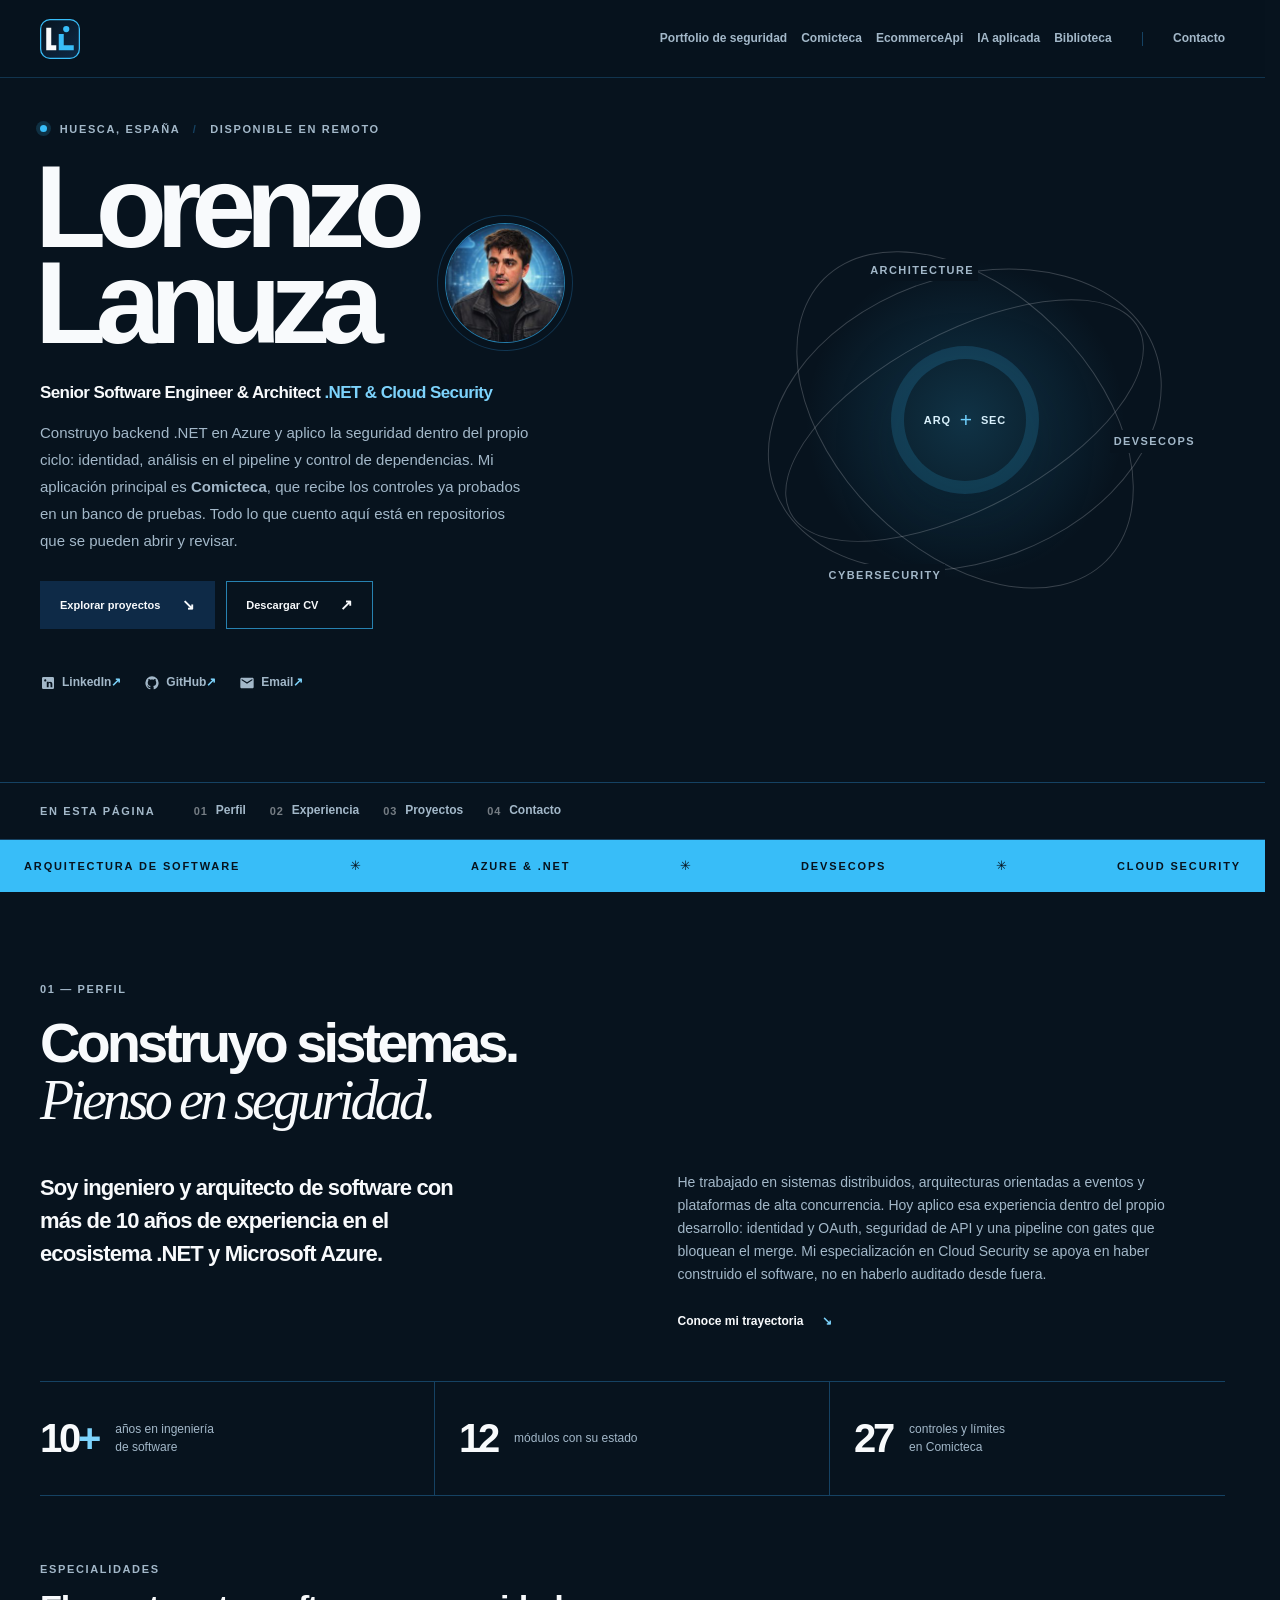
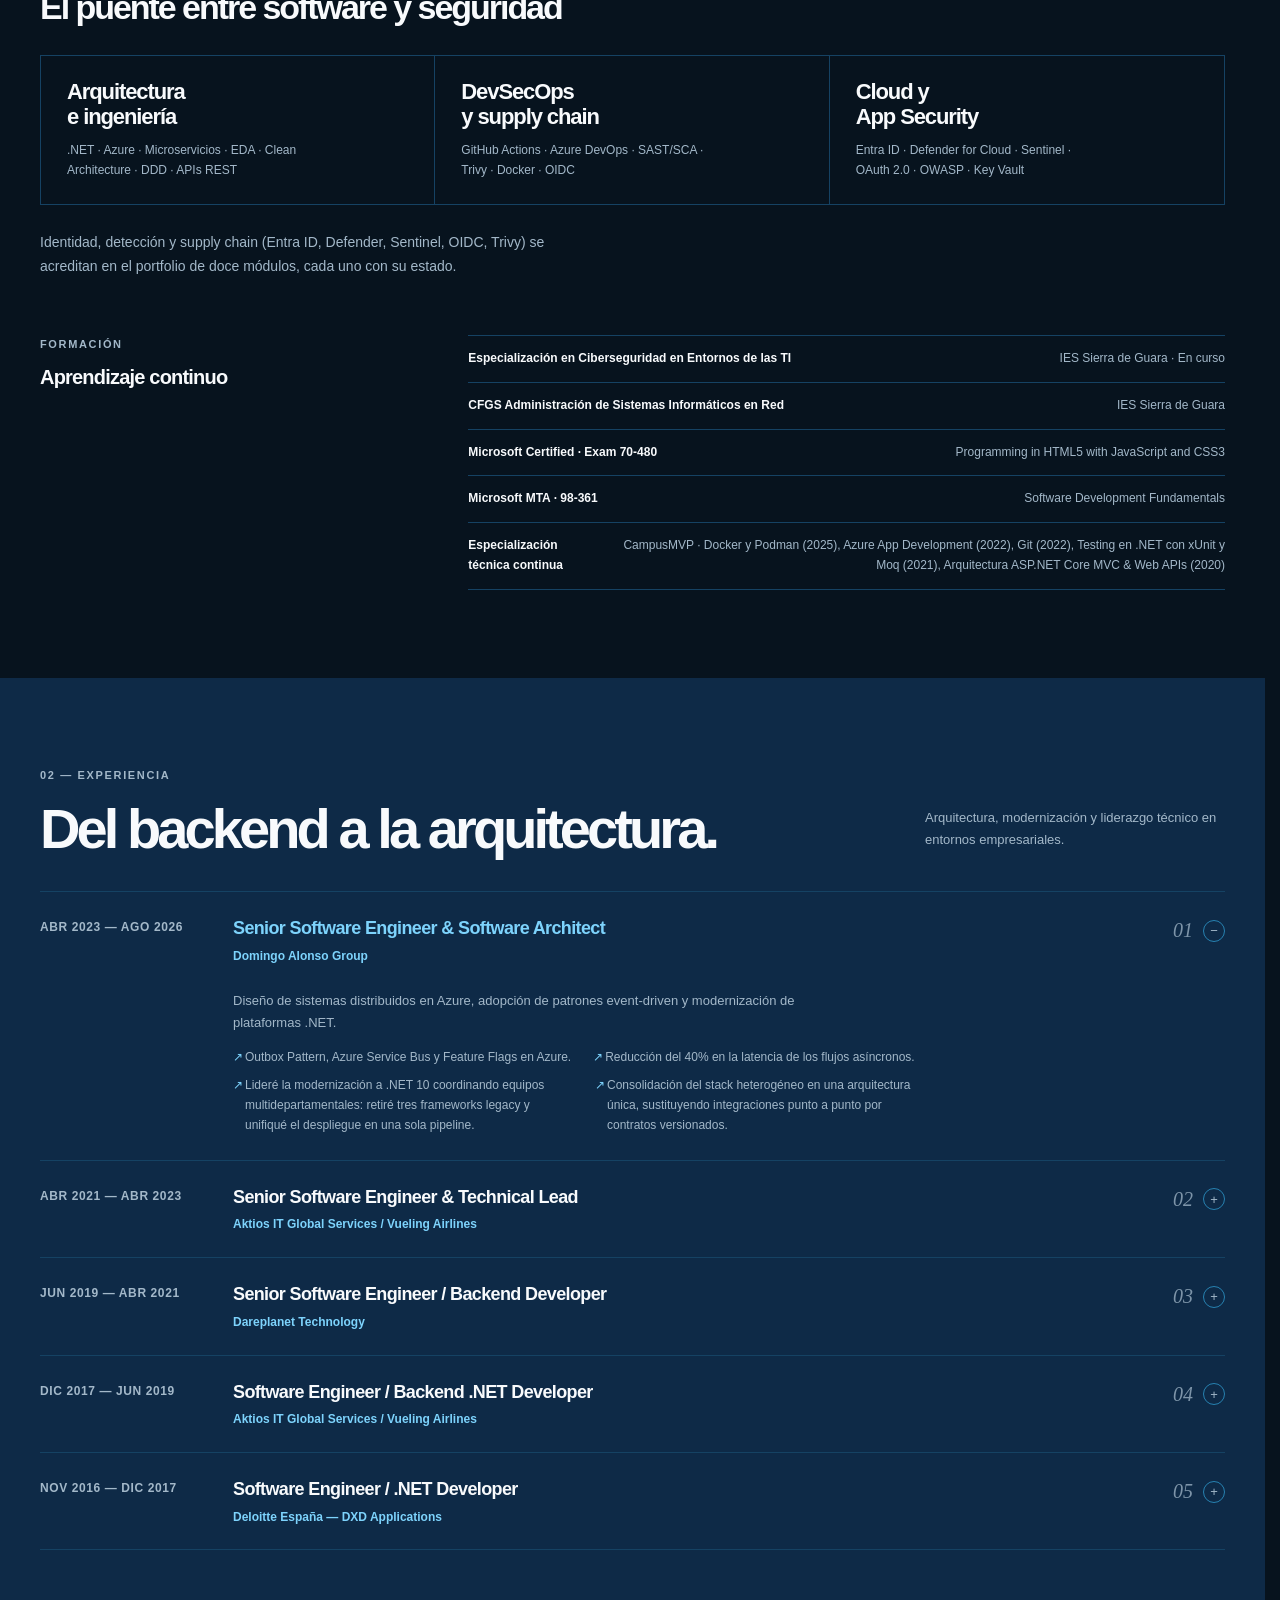
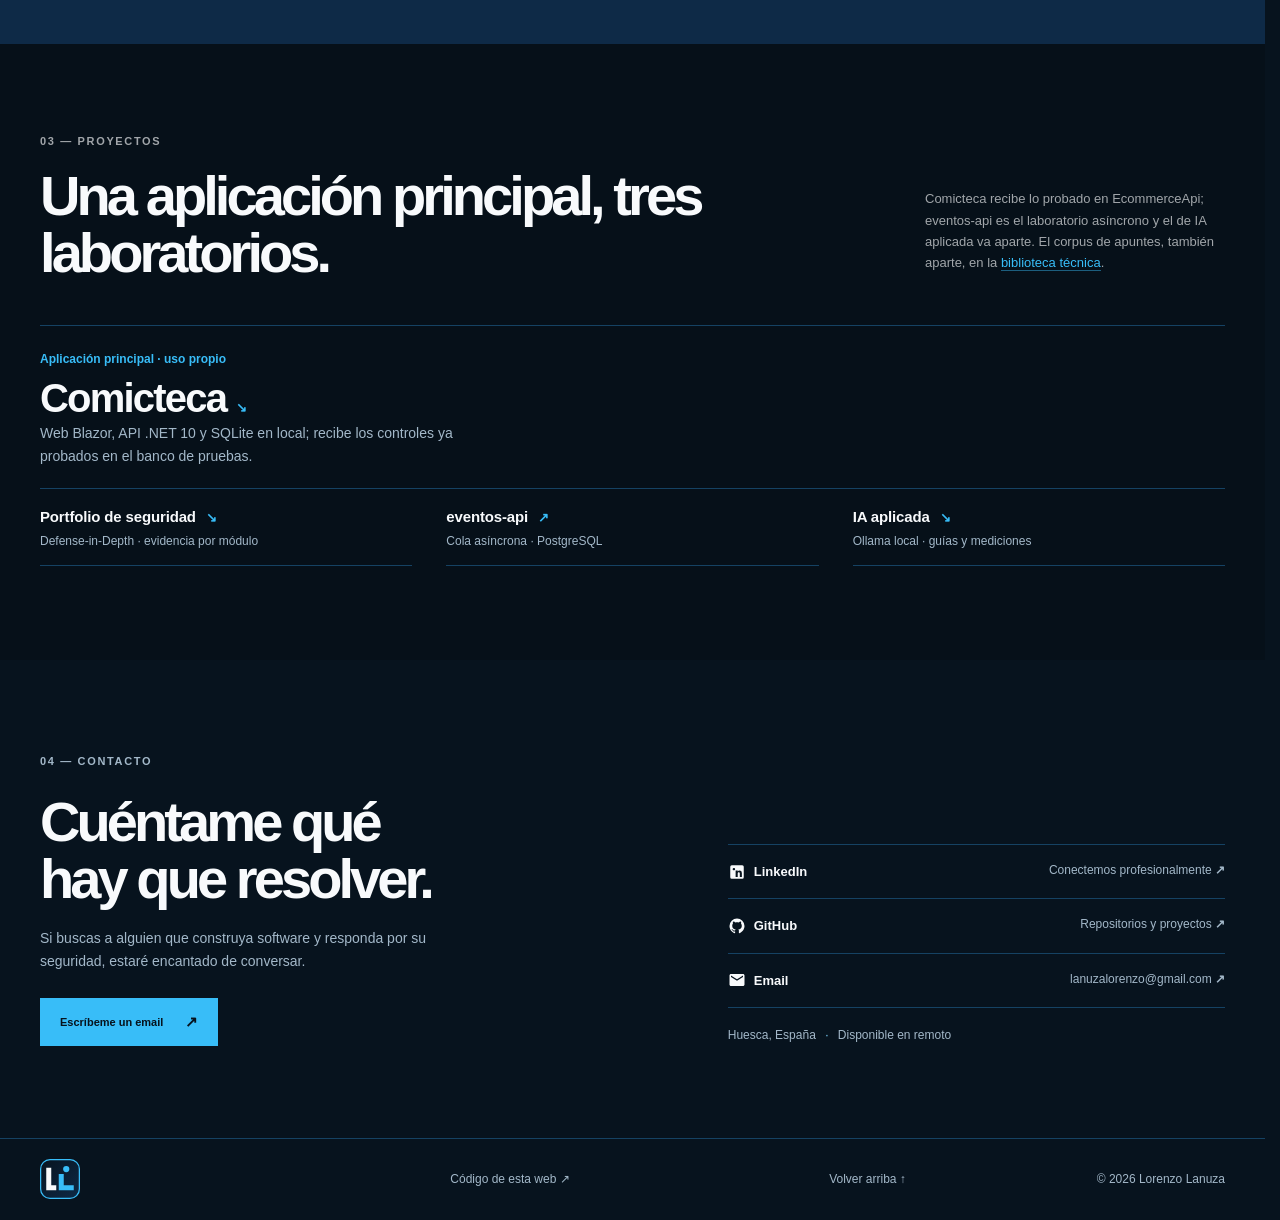
==== commit be63d9d1: "feat(site): share the page frame and skeleton with the identity package" ====
--- a/index.html
+++ b/index.html
@@ -3,24 +3,33 @@
   <head>
     <meta charset="utf-8">
     <meta name="viewport" content="width=device-width, initial-scale=1">
+    <meta name="color-scheme" content="dark">
     <meta name="theme-color" content="#07131e">
-    <!-- La llegada con ancla no se anima; app.js retira la clase al cargar. -->
-    <script>if (location.hash) document.documentElement.classList.add("landing-hash");</script>
     <meta name="description" content="Lorenzo Lanuza Arellano: ingeniero de software senior en .NET y Azure con seguridad aplicada. DevSecOps, AppSec y Cloud Security.">
+    <title>Lorenzo Lanuza — Senior Software Engineer &amp; Architect · .NET &amp; Azure</title>
     <link rel="canonical" href="https://lanuzalorenzo.github.io/">
-
-    <!-- Open Graph / LinkedIn / Facebook / WhatsApp -->
     <meta property="og:type" content="profile">
     <meta property="og:locale" content="es_ES">
-    <meta property="og:url" content="https://lanuzalorenzo.github.io/">
     <meta property="og:title" content="Lorenzo Lanuza — Senior Software Engineer &amp; Architect · .NET &amp; Azure">
     <meta property="og:description" content="Ingeniero de software senior en .NET y Azure. Aplico la seguridad dentro del desarrollo: identidad, AppSec y pipeline con gates.">
+    <meta property="og:url" content="https://lanuzalorenzo.github.io/">
     <meta property="og:image" content="https://lanuzalorenzo.github.io/assets/social/og-image.jpg?v=20261105b">
     <meta property="og:image:width" content="1200">
     <meta property="og:image:height" content="630">
     <meta property="og:image:alt" content="Lorenzo Lanuza — Senior Software Engineer &amp; Architect, .NET y Cloud Security">
+    <meta name="twitter:card" content="summary_large_image">
+    <meta name="twitter:title" content="Lorenzo Lanuza — Senior Software Engineer &amp; Architect · .NET &amp; Azure">
+    <meta name="twitter:description" content="Ingeniero de software senior en .NET y Azure. Aplico la seguridad dentro del desarrollo: identidad, AppSec y pipeline con gates.">
+    <meta name="twitter:url" content="https://lanuzalorenzo.github.io/">
+    <meta name="twitter:image" content="https://lanuzalorenzo.github.io/assets/social/og-image.jpg?v=20261105b">
+    <link rel="icon" type="image/svg+xml" href="assets/marca/marca-tile.svg">
     <meta property="og:updated_time" content="2026-11-05T00:00:00+01:00">
     <meta name="author" content="Lorenzo Lanuza Arellano">
+    <link rel="icon" type="image/png" sizes="16x16" href="assets/marca/favicon-16.png?v=20261105a">
+    <link rel="icon" href="favicon.svg?v=20261105a" type="image/svg+xml">
+    <link rel="icon" href="favicon.png?v=20261105a" sizes="180x180" type="image/png">
+    <link rel="apple-touch-icon" href="assets/marca/apple-touch-icon.png?v=20261105a" sizes="180x180">
+    <link rel="sitemap" type="application/xml" title="Sitemap" href="/sitemap.xml">
     <script type="application/ld+json">
     {
       "@context": "https://schema.org",
@@ -49,25 +58,11 @@
       ]
     }
     </script>
-    <!-- Twitter Card -->
-    <meta name="twitter:card" content="summary_large_image">
-    <meta name="twitter:url" content="https://lanuzalorenzo.github.io/">
-    <meta name="twitter:title" content="Lorenzo Lanuza — Senior Software Engineer &amp; Architect · .NET &amp; Azure">
-    <meta name="twitter:description" content="Ingeniero de software senior en .NET y Azure. Aplico la seguridad dentro del desarrollo: identidad, AppSec y pipeline con gates.">
-    <meta name="twitter:image" content="https://lanuzalorenzo.github.io/assets/social/og-image.jpg?v=20261105b">
-    <meta name="twitter:image:alt" content="Lorenzo Lanuza — Senior Software Engineer &amp; Architect, .NET y Cloud Security">
-
-    <title>Lorenzo Lanuza — Senior Software Engineer &amp; Architect · .NET &amp; Azure</title>
-    <link rel="icon" type="image/png" sizes="16x16" href="assets/marca/favicon-16.png?v=20261105a">
-    <link rel="icon" href="favicon.svg?v=20261105a" type="image/svg+xml">
-    <link rel="icon" href="favicon.png?v=20261105a" sizes="180x180" type="image/png">
-    <link rel="apple-touch-icon" href="assets/marca/apple-touch-icon.png?v=20261105a" sizes="180x180">
-    <link rel="sitemap" type="application/xml" title="Sitemap" href="/sitemap.xml">
-    <link rel="stylesheet" href="styles.css?v=20261126c">
-    <script src="app.js?v=20261126a" defer></script>
+    <link rel="stylesheet" href="styles.css?v=20261126d">
   </head>
   <body>
     <a class="skip-link" href="#contenido">Saltar al contenido</a>
+
     <header class="site-header">
       <a class="wordmark" href="#inicio" aria-label="Lorenzo Lanuza, inicio"><img src="assets/marca/marca-tile.svg" alt="" width="40" height="40"></a>
       <button class="menu-toggle" type="button" aria-expanded="false" aria-controls="site-nav">
@@ -89,7 +84,7 @@
     </header>
 
     <main id="contenido">
-      <section class="hero section-wrap" id="inicio" aria-labelledby="hero-title">
+      <section class="hero frame" id="inicio" aria-labelledby="hero-title">
         <div class="hero-copy">
           <p class="eyebrow"><span class="status-dot"></span> Huesca, España <span class="eyebrow-separator" aria-hidden="true">/</span> Disponible en remoto</p>
           <div class="hero-heading">
@@ -131,7 +126,7 @@
       </section>
 
       <nav class="page-index" aria-labelledby="page-index-label">
-        <div class="section-wrap page-index-inner">
+        <div class="frame page-index-inner">
           <p class="page-index-label" id="page-index-label">En esta página</p>
           <ol class="page-index-list">
             <li><a href="#perfil"><span aria-hidden="true">01</span>Perfil</a></li>
@@ -153,7 +148,7 @@
         </div>
       </section>
 
-      <section class="content-section section-wrap" id="perfil" aria-labelledby="profile-title">
+      <section class="content-section frame" id="perfil" aria-labelledby="profile-title">
         <div class="section-heading">
           <p class="eyebrow">01 — Perfil</p>
           <h2 id="profile-title">Construyo sistemas.<br><span>Pienso en seguridad.</span></h2>
@@ -195,7 +190,7 @@
       </section>
 
       <section class="experience-section" id="experiencia" aria-labelledby="experience-title">
-        <div class="section-wrap">
+        <div class="frame">
           <div class="section-heading section-heading-row">
             <div><p class="eyebrow">02 — Experiencia</p><h2 id="experience-title">Del backend a la arquitectura.</h2></div>
             <p class="heading-note">Arquitectura, modernización y liderazgo técnico en entornos empresariales.</p>
@@ -286,7 +281,7 @@
       </section>
 
       <section class="projects-section" id="proyectos" aria-labelledby="projects-title">
-        <div class="section-wrap">
+        <div class="frame">
           <div class="section-heading section-heading-row">
             <div><p class="eyebrow">03 — Proyectos</p><h2 id="projects-title">Una aplicación principal, tres laboratorios.</h2></div>
             <p class="heading-note">Comicteca recibe lo probado en EcommerceApi; eventos-api es el laboratorio asíncrono y el de IA aplicada va aparte. El corpus de apuntes, también aparte, en la <a class="portfolio-workload" href="https://lanuzalorenzo.github.io/biblioteca-tecnica/">biblioteca técnica</a>.</p>
@@ -313,7 +308,7 @@
         </div>
       </section>
 
-      <section class="contact-section section-wrap" id="contacto" aria-labelledby="contact-title">
+      <section class="contact-section frame" id="contacto" aria-labelledby="contact-title">
         <div class="contact-copy">
           <p class="eyebrow">04 — Contacto</p>
           <h2 id="contact-title">Cuéntame qué<br>hay que resolver.</h2>
@@ -344,5 +339,6 @@
       <a href="#inicio">Volver arriba <span aria-hidden="true">↑</span></a>
       <span>© <span id="current-year">2026</span> Lorenzo Lanuza</span>
     </footer>
+    <script src="app.js?v=20261126a" defer></script>
   </body>
 </html>
--- a/styles.css
+++ b/styles.css
@@ -19,6 +19,8 @@
   --serif: Georgia, "Times New Roman", serif;
   --sans: "Avenir Next", Avenir, "Segoe UI", sans-serif;
   --header-h: 78px;
+  /* Ancho del marco: crece con la ventana hasta 1440 px. */
+  --frame: 1440px;
 }
 
 * { box-sizing: border-box; }
@@ -32,9 +34,11 @@
 .sr-only { position: absolute; width: 1px; height: 1px; overflow: hidden; clip: rect(0,0,0,0); white-space: nowrap; }
 .skip-link { position: fixed; z-index: 20; top: 8px; left: 8px; padding: 10px 14px; transform: translateY(-150%); background: var(--ink); color: var(--paper); }
 .skip-link:focus { transform: translateY(0); }
-.section-wrap { width: min(1180px, calc(100% - 80px)); margin-inline: auto; }
-
-.site-header { position: sticky; top: 0; z-index: 10; display: flex; align-items: center; justify-content: space-between; height: var(--header-h); padding: 0 max(40px, calc((100% - 1180px) / 2)); background: color-mix(in srgb, var(--paper) 92%, transparent); border-bottom: 1px solid color-mix(in srgb, var(--line) 72%, transparent); backdrop-filter: blur(14px); }
+/* Marco de página: ancho y márgenes comunes a todas las webs; cada una coloca
+   su contenido dentro. La utilidad vive en el paquete de identidad. */
+.frame { width: min(var(--frame), calc(100% - 80px)); margin-inline: auto; }
+
+.site-header { position: sticky; top: 0; z-index: 10; display: flex; align-items: center; justify-content: space-between; height: var(--header-h); padding: 0 max(40px, calc((100% - var(--frame)) / 2)); background: color-mix(in srgb, var(--paper) 92%, transparent); border-bottom: 1px solid color-mix(in srgb, var(--line) 72%, transparent); backdrop-filter: blur(14px); }
 .wordmark { display: inline-flex; align-items: center; color: inherit; text-decoration: none; }
 .wordmark img { display: block; width: 40px; height: 40px; }
 .site-nav { --nav-gap: clamp(16px, 2.4vw, 34px); display: flex; align-items: center; gap: var(--nav-gap); }
@@ -98,7 +102,7 @@
 
 .ticker { overflow: hidden; padding: 15px 0; background: var(--accent); color: var(--paper); }
 .ticker-track { display: flex; align-items: center; white-space: nowrap; }
-.ticker-set { display: flex; flex: 1; align-items: center; justify-content: space-between; gap: 24px; padding-inline: max(24px, calc((100% - 1180px) / 2)); }
+.ticker-set { display: flex; flex: 1; align-items: center; justify-content: space-between; gap: 24px; padding-inline: max(24px, calc((100% - var(--frame)) / 2)); }
 .ticker-set + .ticker-set, .ticker-set > i:last-child { display: none; }
 .ticker-track span { font-size: 11px; font-weight: 800; letter-spacing: .17em; }
 .ticker-track i { font-size: 13px; font-style: normal; }
@@ -186,7 +190,7 @@
 .page-diagram .dl-boundary { transform: translate(0, -50%); color: var(--muted); letter-spacing: .18em; }
 .page-diagram .dl-sub { transform: translate(-50%, -50%); color: var(--muted); font-size: 11px; font-weight: 550; letter-spacing: .04em; text-transform: none; }
 .page-diagram .dl-layer { letter-spacing: .2em; }
-.page-diagram .dl-workload { color: var(--muted); font-weight: 650; letter-spacing: .05em; text-transform: none; }
+.page-diagram .dl-workload { transform: translate(-50%, -50%); padding: 2px 10px; background: color-mix(in srgb, var(--paper) 80%, transparent); border: 1px dashed var(--graphic-line-soft); border-radius: 999px; color: var(--muted); font-weight: 650; letter-spacing: .05em; text-transform: none; }
 @media (max-width: 620px) {
   .page-diagram .dl-sub { display: none; }
   .page-diagram .dl-title { top: 50% !important; }
@@ -194,6 +198,9 @@
 @media (max-width: 480px) {
   .page-diagram .dl { letter-spacing: .02em; }
   .page-diagram .dl-boundary { letter-spacing: .12em; }
+}
+@media (max-width: 360px) {
+  .page-diagram .dl { letter-spacing: 0; }
 }
 @media (max-width: 900px) {
   .lab-index { grid-template-columns: 1fr; gap: 0; margin-top: 36px; }
@@ -220,7 +227,6 @@
 .graphic-layer ellipse { fill: color-mix(in srgb, var(--ink) 4%, transparent); stroke: var(--graphic-line-soft); stroke-width: 1; }
 .graphic-layer-base ellipse { fill: color-mix(in srgb, var(--ink) 7%, transparent); stroke: var(--graphic-line); stroke-opacity: .6; }
 .graphic-pins circle { fill: var(--graphic-line); opacity: .8; }
-.graphic-workload rect { fill: color-mix(in srgb, var(--paper) 80%, transparent); stroke: var(--graphic-line-soft); stroke-dasharray: 3 3; }
 .graphic-boundary rect { fill: color-mix(in srgb, var(--ink) 2%, transparent); stroke: var(--graphic-line-soft); stroke-width: 1; stroke-dasharray: 5 5; }
 .graphic-node rect { fill: color-mix(in srgb, var(--ink) 4%, transparent); stroke: var(--graphic-line-soft); stroke-width: 1; }
 .graphic-node-core rect { fill: color-mix(in srgb, var(--accent-hover) 12%, transparent); stroke: var(--graphic-line); stroke-opacity: .6; }
@@ -239,7 +245,7 @@
 .contact-links > a:hover span:last-child { color: var(--accent-hover); }
 .contact-links > p { margin: 18px 0 0; color: var(--muted); font-size: 12px; }
 .contact-links > p span { margin-inline: 6px; color: var(--accent-hover); }
-.site-footer { display: grid; grid-template-columns: 1fr 2fr 1fr 1fr; align-items: center; gap: 20px; min-height: 82px; padding: 0 max(40px, calc((100% - 1180px) / 2)); border-top: 1px solid var(--line); }
+.site-footer { display: grid; grid-template-columns: 1fr 2fr 1fr 1fr; align-items: center; gap: 20px; min-height: 82px; padding: 0 max(40px, calc((100% - var(--frame)) / 2)); border-top: 1px solid var(--line); }
 .site-footer > a:not(.wordmark), .site-footer > span { margin: 0; color: var(--muted); font-size: 12px; }
 .site-footer > a:not(.wordmark) { justify-self: center; }
 .site-footer > span { justify-self: end; }
@@ -249,7 +255,8 @@
 
 @media (max-width: 850px) {
   :root { --header-h: 68px; }
-  .section-wrap { width: min(100% - 48px, 680px); }
+  /* El tope de lectura es de esta web, no del marco compartido (`.frame`). */
+  main .frame { width: calc(100% - 48px); max-width: 680px; }
   .site-header { padding-inline: 24px; }
   .menu-toggle { display: flex; flex-direction: column; align-items: center; justify-content: center; gap: 5px; width: 44px; height: 44px; border: 1px solid var(--line-strong); border-radius: 50%; }
   .menu-toggle span:not(.sr-only) { width: 16px; height: 2px; border-radius: 1px; background: var(--ink); transition: transform .2s; }
@@ -280,7 +287,7 @@
 }
 @media (max-width: 620px) {
   html { scroll-padding-top: 72px; }
-  .section-wrap { width: calc(100% - 40px); }
+  .frame { width: calc(100% - 40px); }
   .site-header { padding-inline: 20px; }
   .page-index-inner { display: block; padding: 12px 0; }
   .page-index-label { margin-bottom: 4px; }
@@ -341,7 +348,7 @@
   :root { color-scheme: light; --paper: #fff; --paper-deep: #fff; --ink: #17211e; --muted: #4d5952; --line: #cbd0c8; --accent: #087bb8; --accent-hover: #006693; --state-valid: #047857; --state-partial: #92400e; --state-design: #1d4ed8; --state-pending: #475569; }
   body { font-size: 10pt; }
   .skip-link, .site-header, .hero-art, .ticker, .page-index, .hero-actions, .hero-links, .site-footer, .contact-section .button { display: none !important; }
-  .section-wrap { width: 100%; }
+  main .frame { width: 100%; max-width: none; }
   .hero { display: block; min-height: 0; padding: 0 0 24px; }
   .hero h1 { font-size: 54pt; }
   .hero-portrait { width: 80px; }
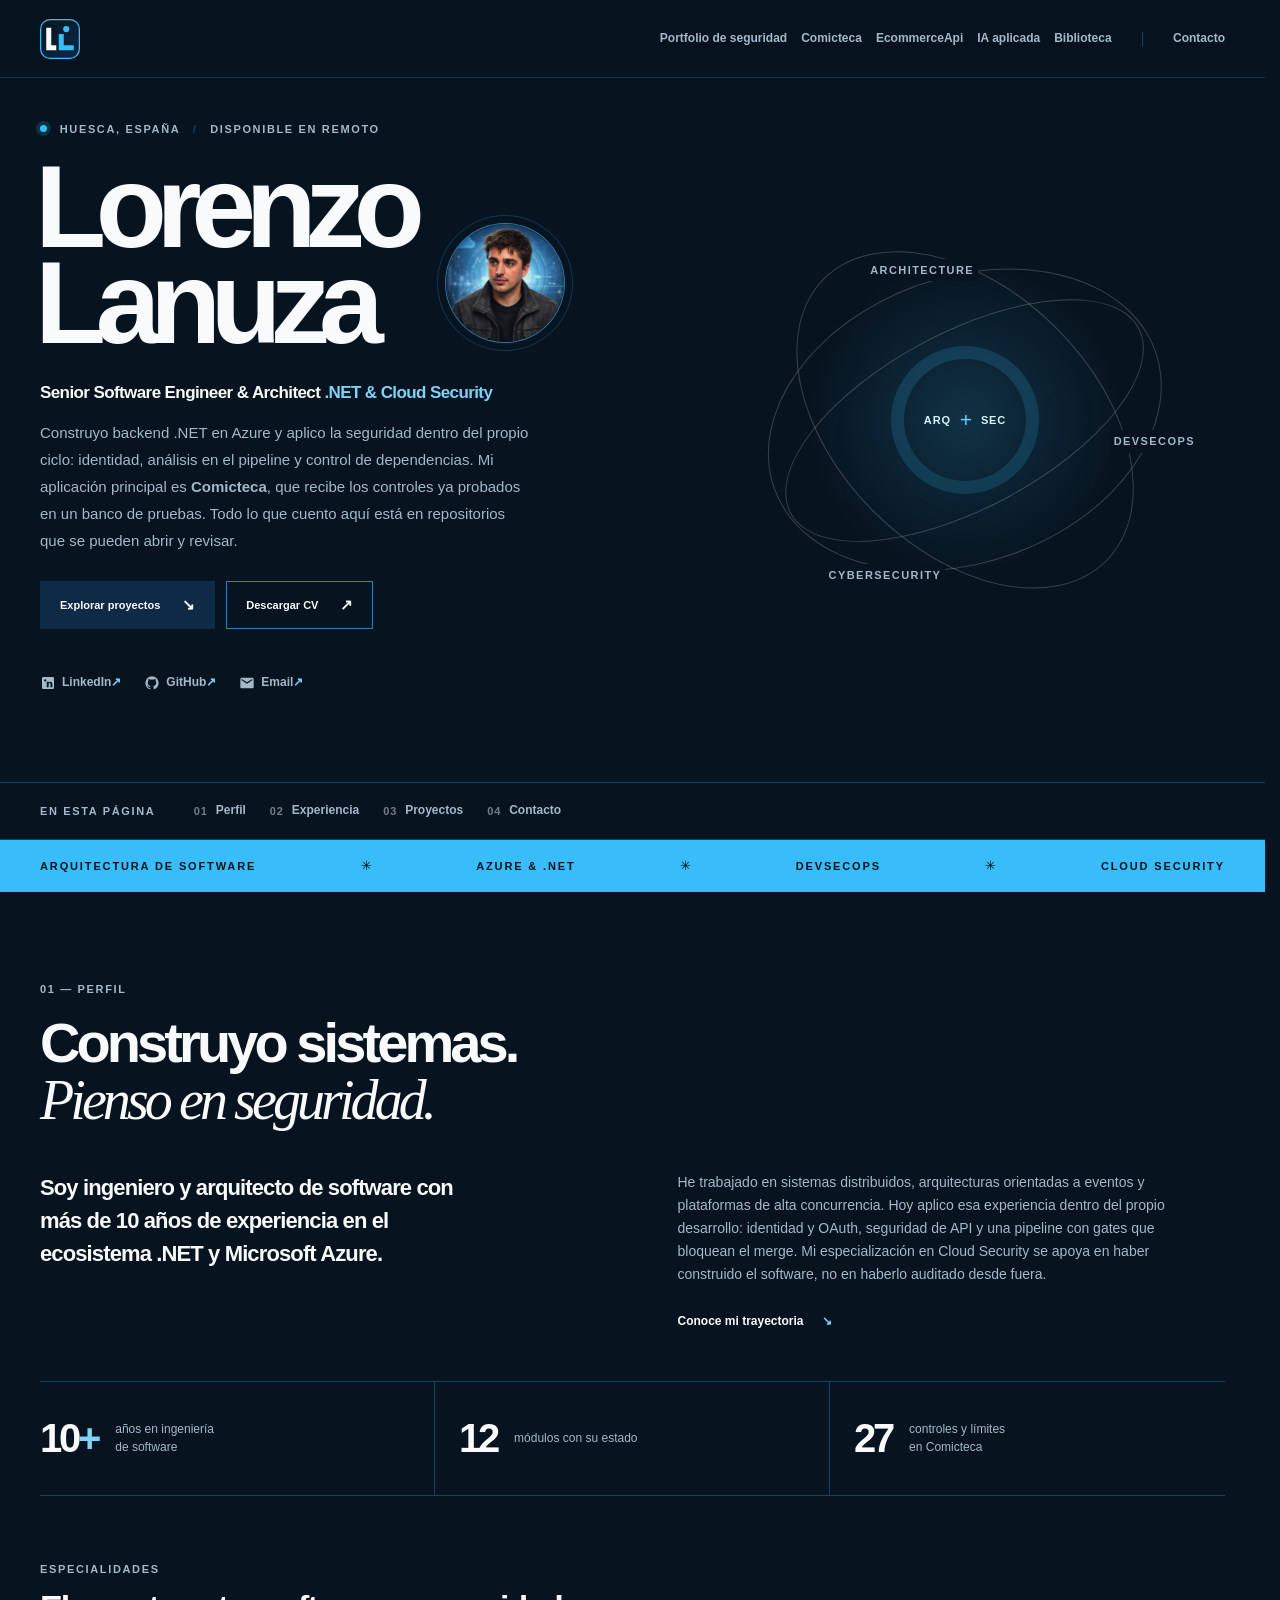
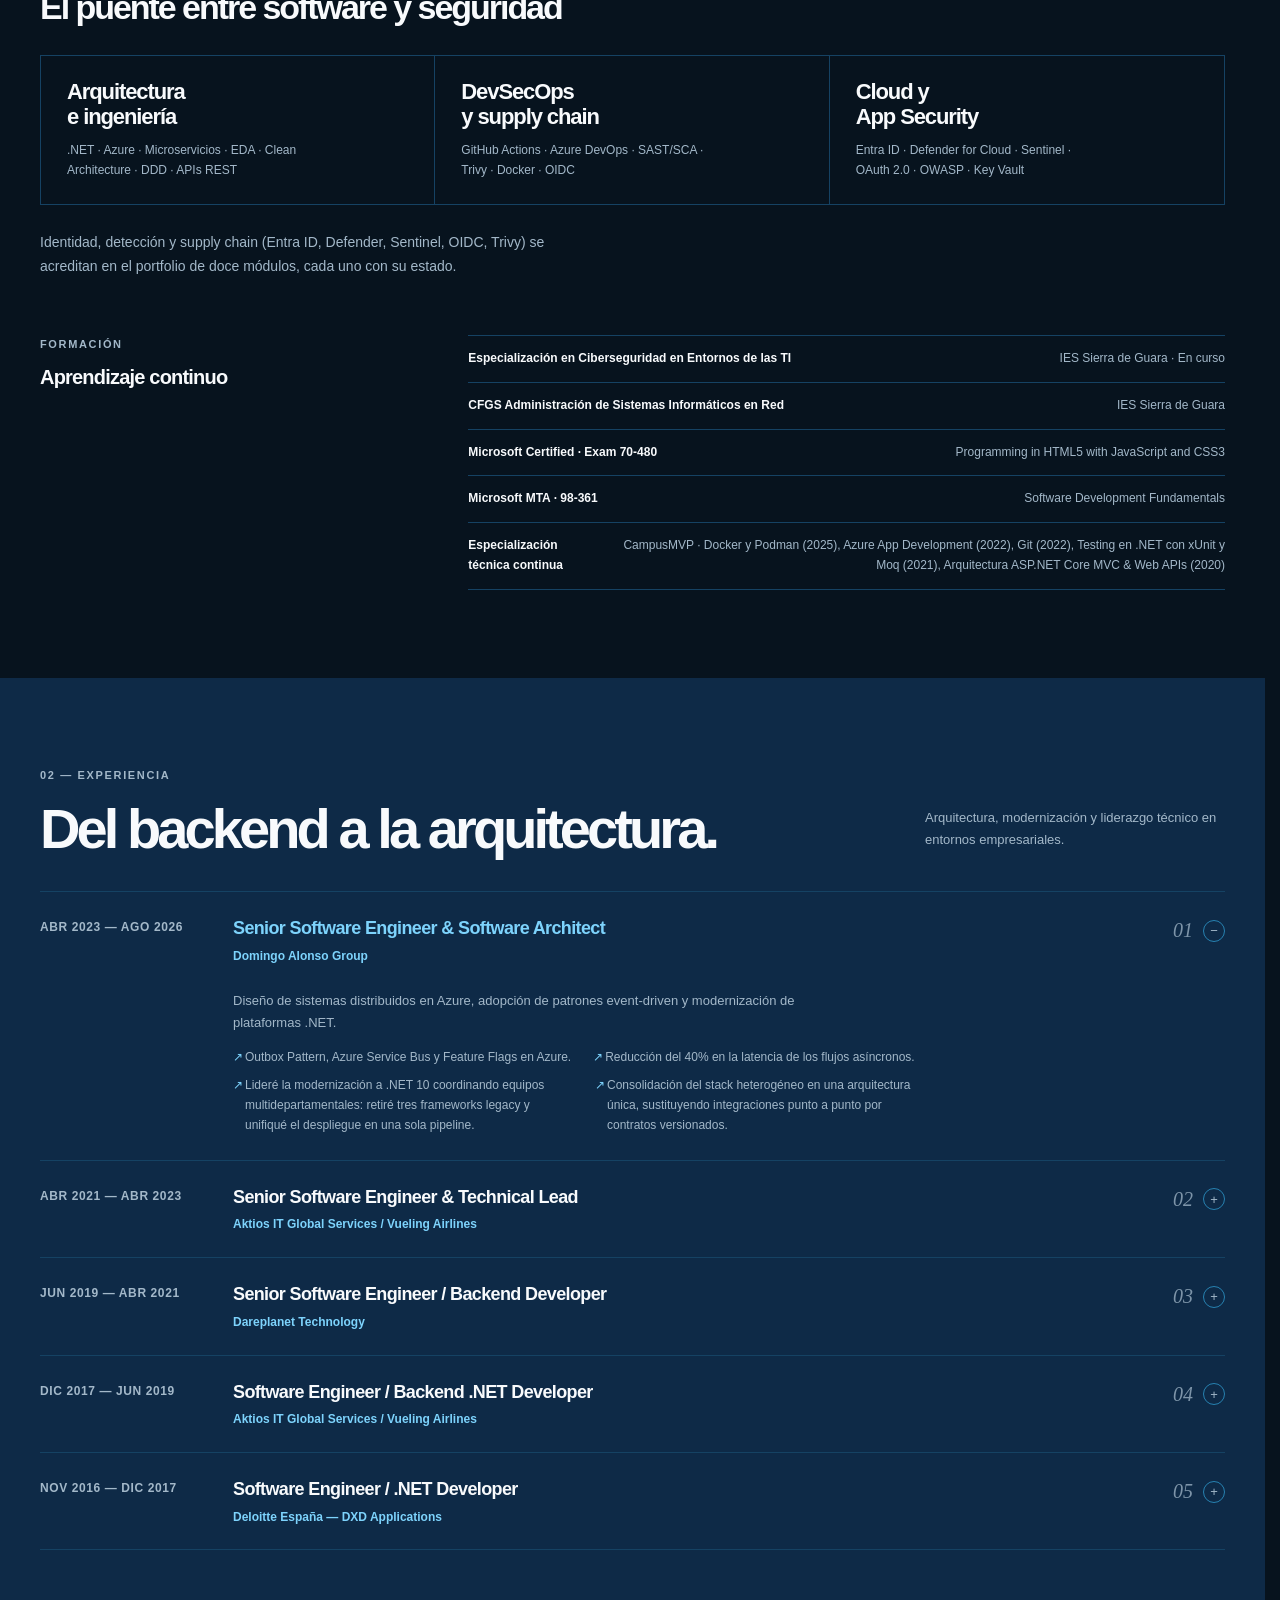
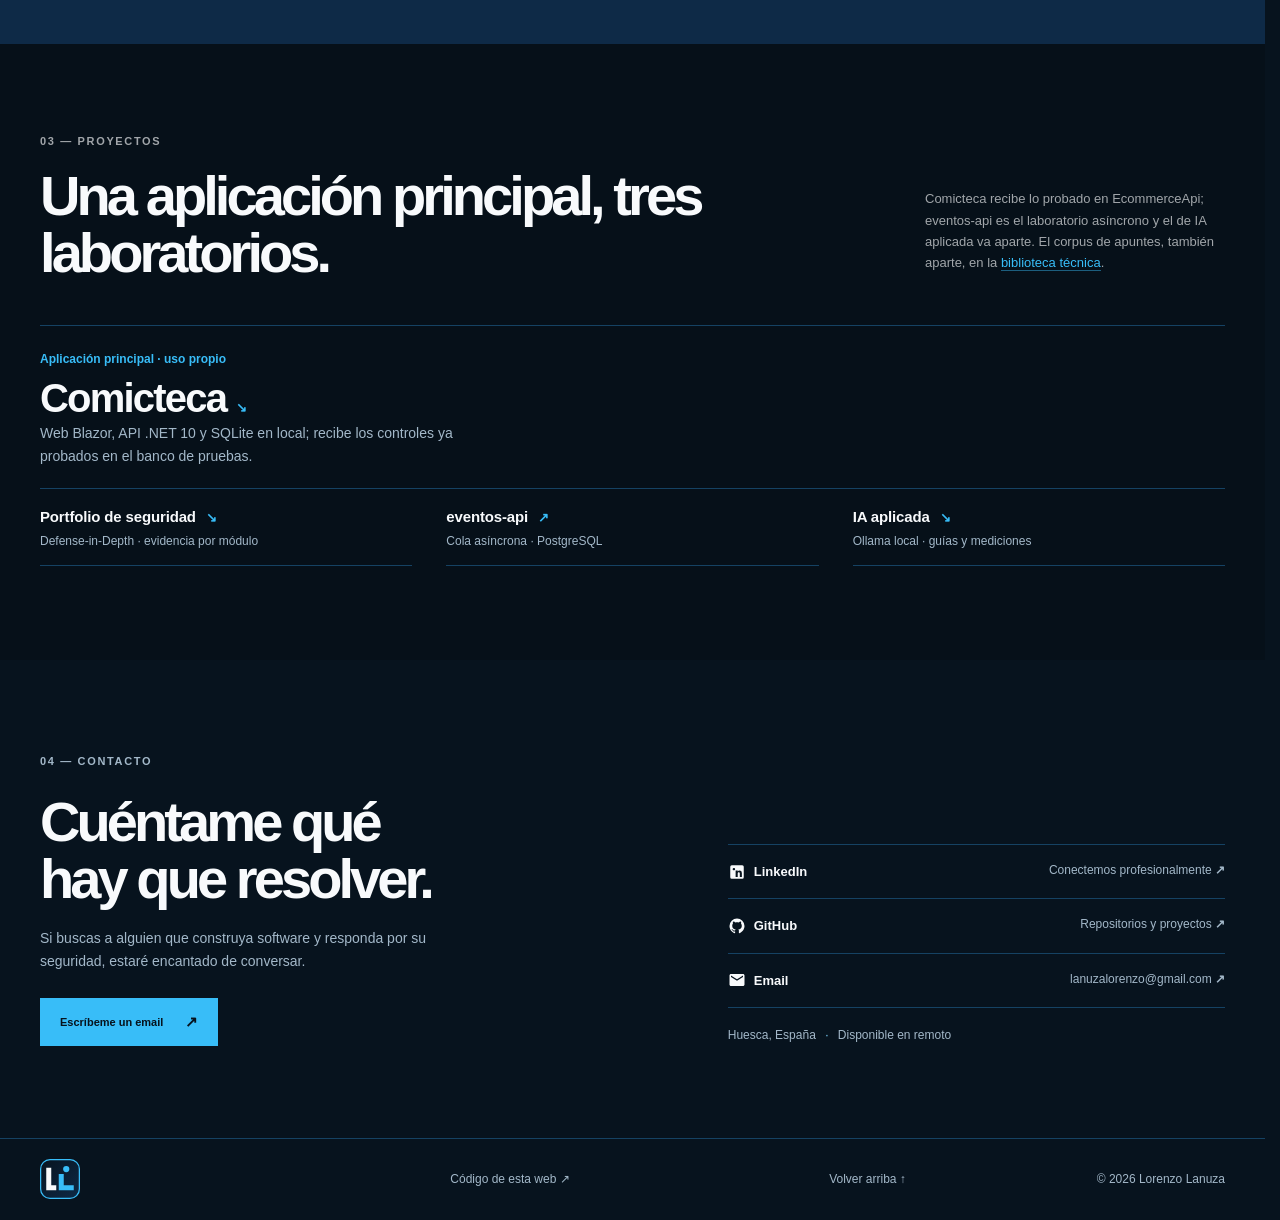
==== commit aa9d65c4: "fix(identidad): pin the brand link to the domain root and finish the skeleton" ====
--- a/index.html
+++ b/index.html
@@ -22,7 +22,8 @@
     <meta name="twitter:description" content="Ingeniero de software senior en .NET y Azure. Aplico la seguridad dentro del desarrollo: identidad, AppSec y pipeline con gates.">
     <meta name="twitter:url" content="https://lanuzalorenzo.github.io/">
     <meta name="twitter:image" content="https://lanuzalorenzo.github.io/assets/social/og-image.jpg?v=20261105b">
-    <link rel="icon" type="image/svg+xml" href="assets/marca/marca-tile.svg">
+    <meta name="twitter:image:alt" content="Lorenzo Lanuza — Senior Software Engineer &amp; Architect, .NET y Cloud Security">
+    <script>if (location.hash) document.documentElement.classList.add("landing-hash");</script>
     <meta property="og:updated_time" content="2026-11-05T00:00:00+01:00">
     <meta name="author" content="Lorenzo Lanuza Arellano">
     <link rel="icon" type="image/png" sizes="16x16" href="assets/marca/favicon-16.png?v=20261105a">
@@ -64,7 +65,7 @@
     <a class="skip-link" href="#contenido">Saltar al contenido</a>
 
     <header class="site-header">
-      <a class="wordmark" href="#inicio" aria-label="Lorenzo Lanuza, inicio"><img src="assets/marca/marca-tile.svg" alt="" width="40" height="40"></a>
+      <a class="wordmark" href="/" aria-label="Lorenzo Lanuza, inicio"><img src="assets/marca/marca-tile.svg" alt="" width="40" height="40"></a>
       <button class="menu-toggle" type="button" aria-expanded="false" aria-controls="site-nav">
         <span class="sr-only">Abrir menú</span>
         <span class="menu-line menu-line-top"></span><span class="menu-line menu-line-bottom"></span>
@@ -334,7 +335,7 @@
     </main>
 
     <footer class="site-footer">
-      <a class="wordmark" href="#inicio" aria-label="Lorenzo Lanuza, inicio"><img src="assets/marca/marca-tile.svg" alt="" width="40" height="40"></a>
+      <a class="wordmark" href="/" aria-label="Lorenzo Lanuza, inicio"><img src="assets/marca/marca-tile.svg" alt="" width="40" height="40"></a>
       <a href="https://github.com/lanuzalorenzo/lanuzalorenzo.github.io" target="_blank" rel="noreferrer">Código de esta web <span aria-hidden="true">↗</span></a>
       <a href="#inicio">Volver arriba <span aria-hidden="true">↑</span></a>
       <span>© <span id="current-year">2026</span> Lorenzo Lanuza</span>
--- a/styles.css
+++ b/styles.css
@@ -102,7 +102,7 @@
 
 .ticker { overflow: hidden; padding: 15px 0; background: var(--accent); color: var(--paper); }
 .ticker-track { display: flex; align-items: center; white-space: nowrap; }
-.ticker-set { display: flex; flex: 1; align-items: center; justify-content: space-between; gap: 24px; padding-inline: max(24px, calc((100% - var(--frame)) / 2)); }
+.ticker-set { display: flex; flex: 1; align-items: center; justify-content: space-between; gap: 24px; padding-inline: max(40px, calc((100% - var(--frame)) / 2)); }
 .ticker-set + .ticker-set, .ticker-set > i:last-child { display: none; }
 .ticker-track span { font-size: 11px; font-weight: 800; letter-spacing: .17em; }
 .ticker-track i { font-size: 13px; font-style: normal; }
@@ -255,8 +255,9 @@
 
 @media (max-width: 850px) {
   :root { --header-h: 68px; }
+  .frame { width: calc(100% - 48px); }
   /* El tope de lectura es de esta web, no del marco compartido (`.frame`). */
-  main .frame { width: calc(100% - 48px); max-width: 680px; }
+  main .frame { max-width: 680px; }
   .site-header { padding-inline: 24px; }
   .menu-toggle { display: flex; flex-direction: column; align-items: center; justify-content: center; gap: 5px; width: 44px; height: 44px; border: 1px solid var(--line-strong); border-radius: 50%; }
   .menu-toggle span:not(.sr-only) { width: 16px; height: 2px; border-radius: 1px; background: var(--ink); transition: transform .2s; }
@@ -348,7 +349,8 @@
   :root { color-scheme: light; --paper: #fff; --paper-deep: #fff; --ink: #17211e; --muted: #4d5952; --line: #cbd0c8; --accent: #087bb8; --accent-hover: #006693; --state-valid: #047857; --state-partial: #92400e; --state-design: #1d4ed8; --state-pending: #475569; }
   body { font-size: 10pt; }
   .skip-link, .site-header, .hero-art, .ticker, .page-index, .hero-actions, .hero-links, .site-footer, .contact-section .button { display: none !important; }
-  main .frame { width: 100%; max-width: none; }
+  .frame { width: 100%; }
+  main .frame { max-width: none; }
   .hero { display: block; min-height: 0; padding: 0 0 24px; }
   .hero h1 { font-size: 54pt; }
   .hero-portrait { width: 80px; }
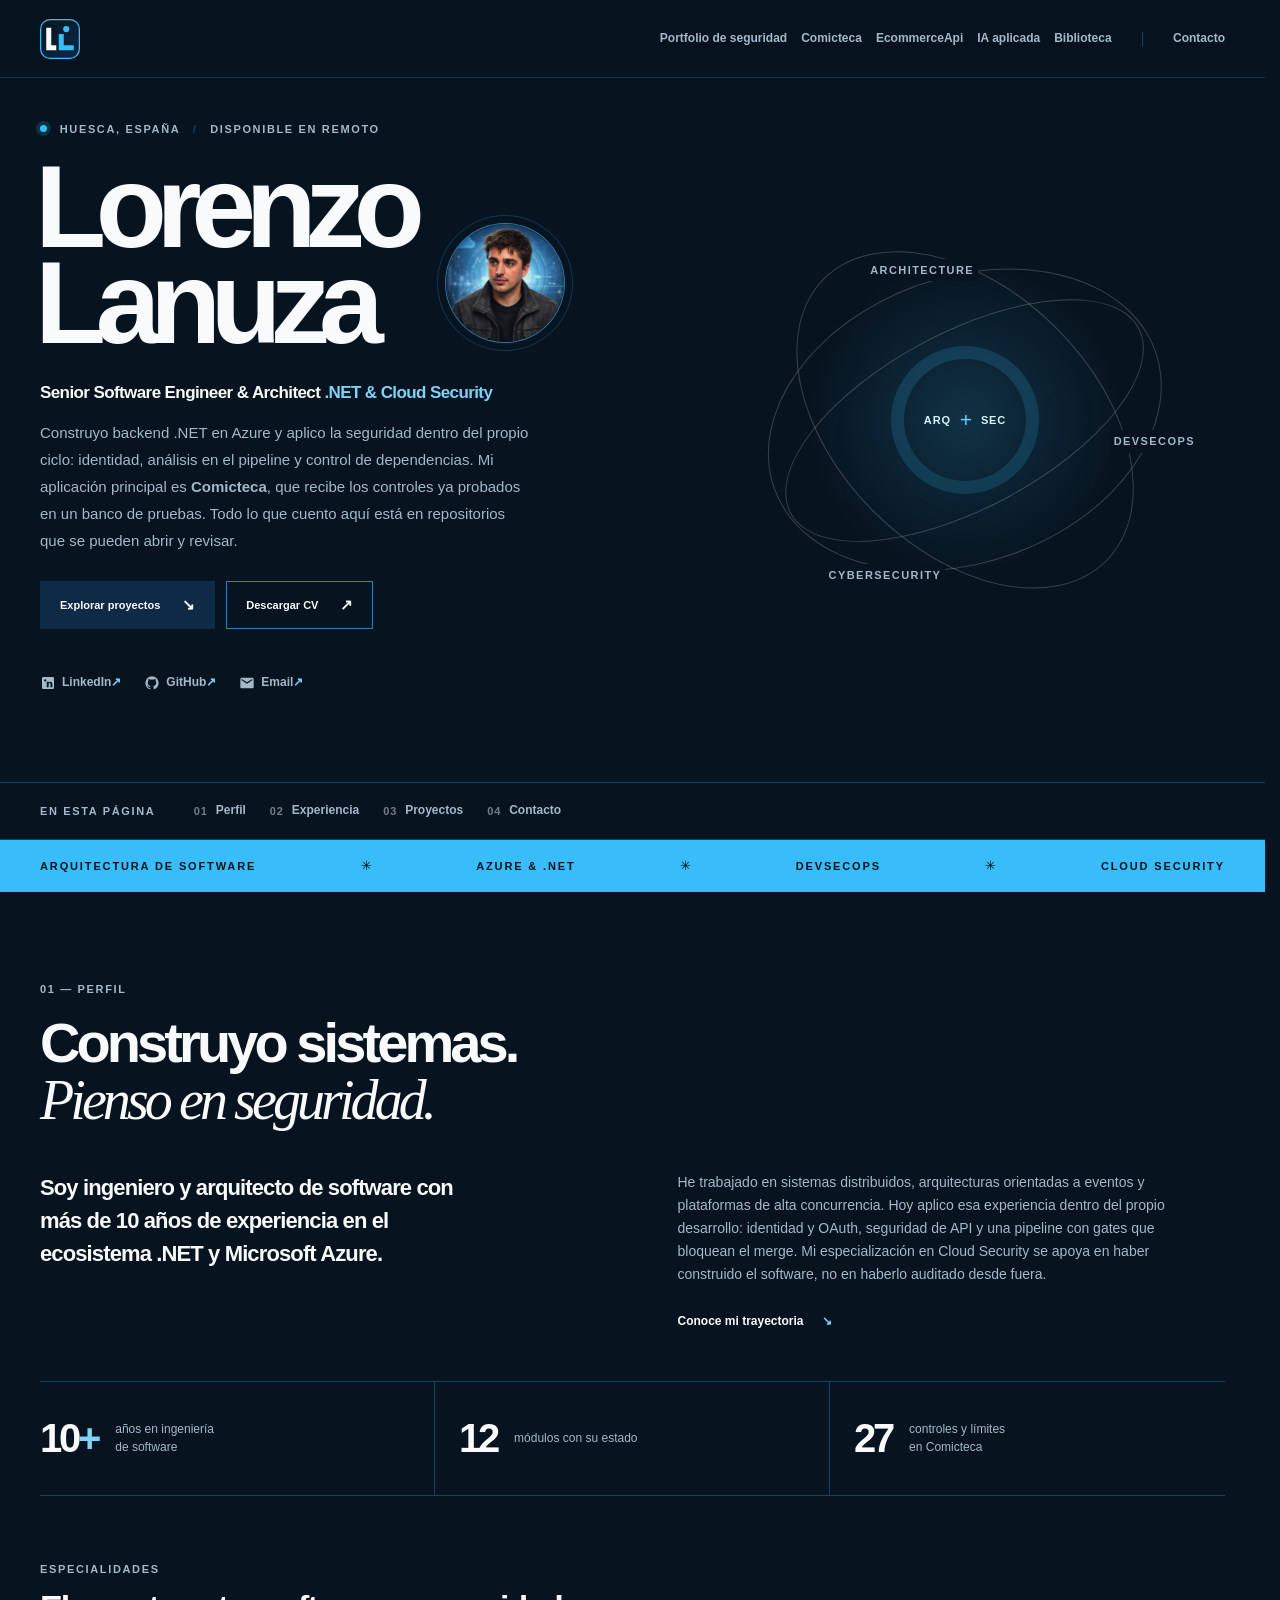
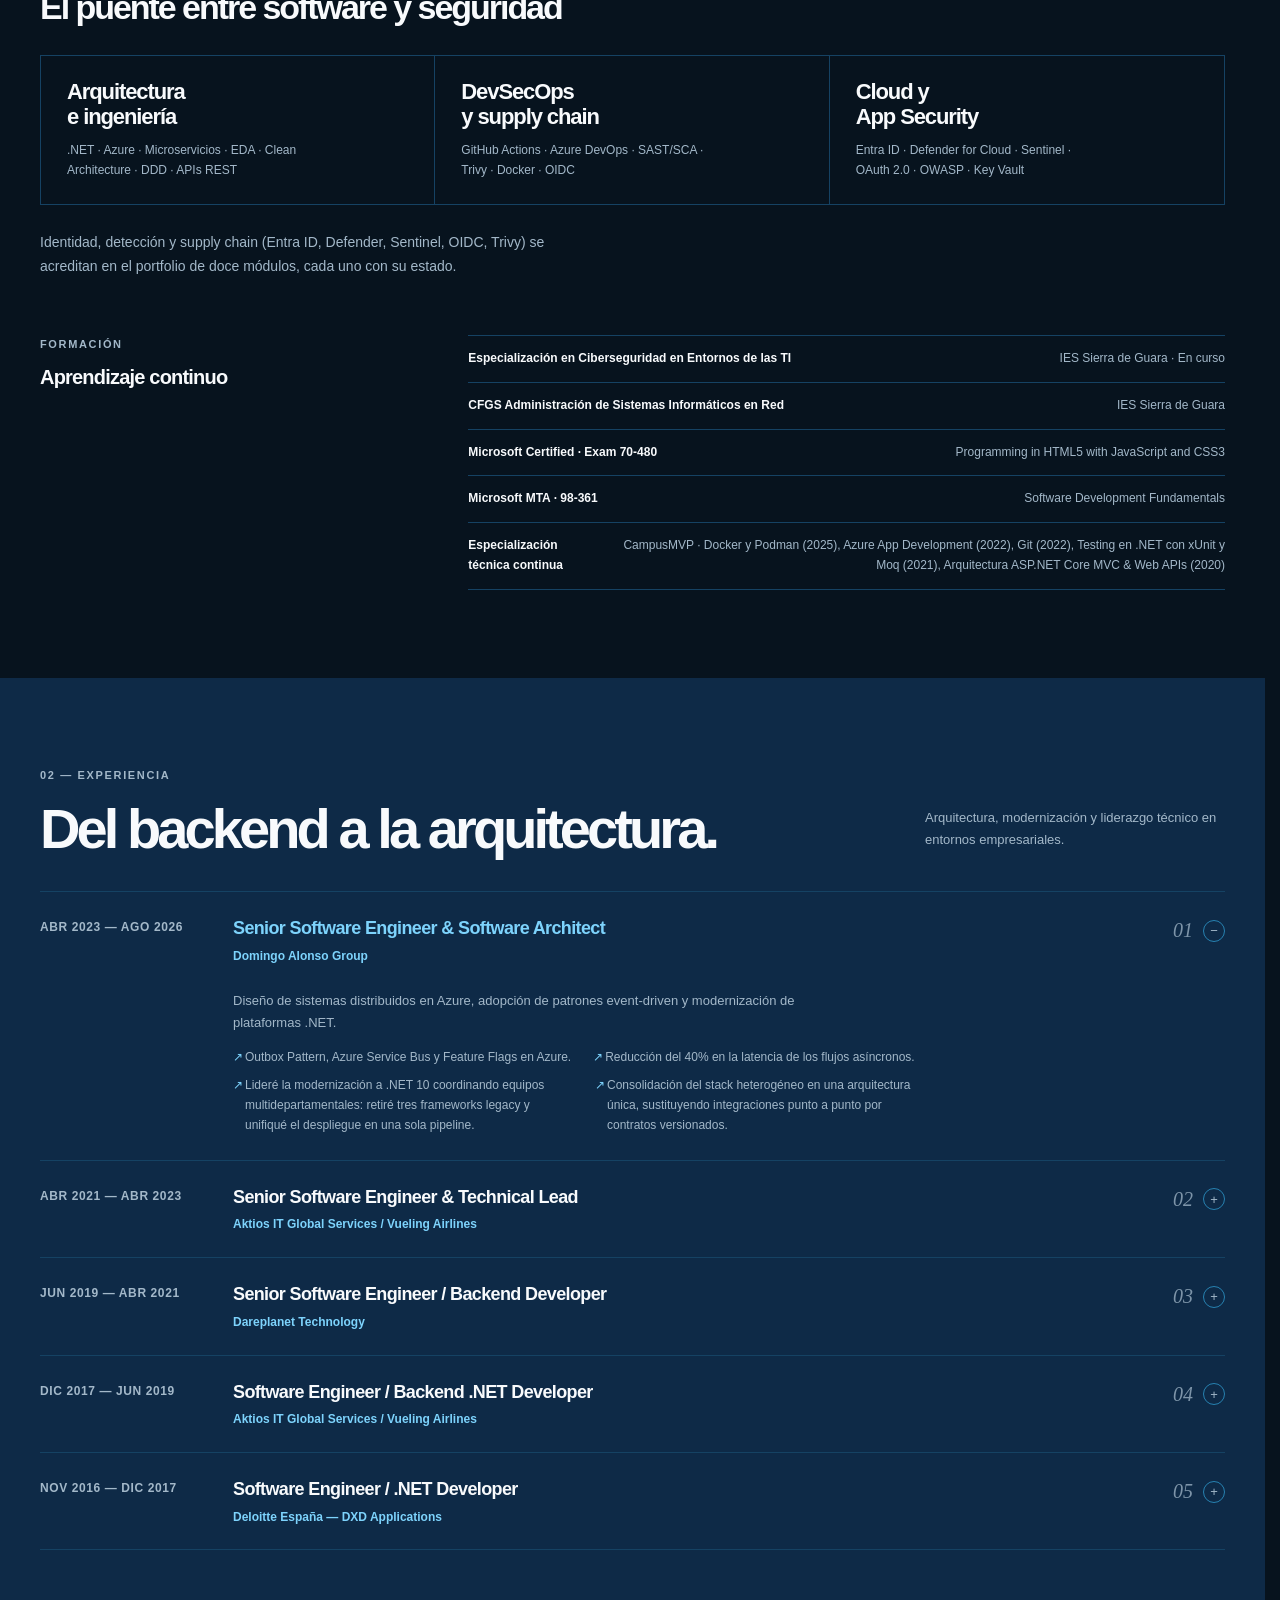
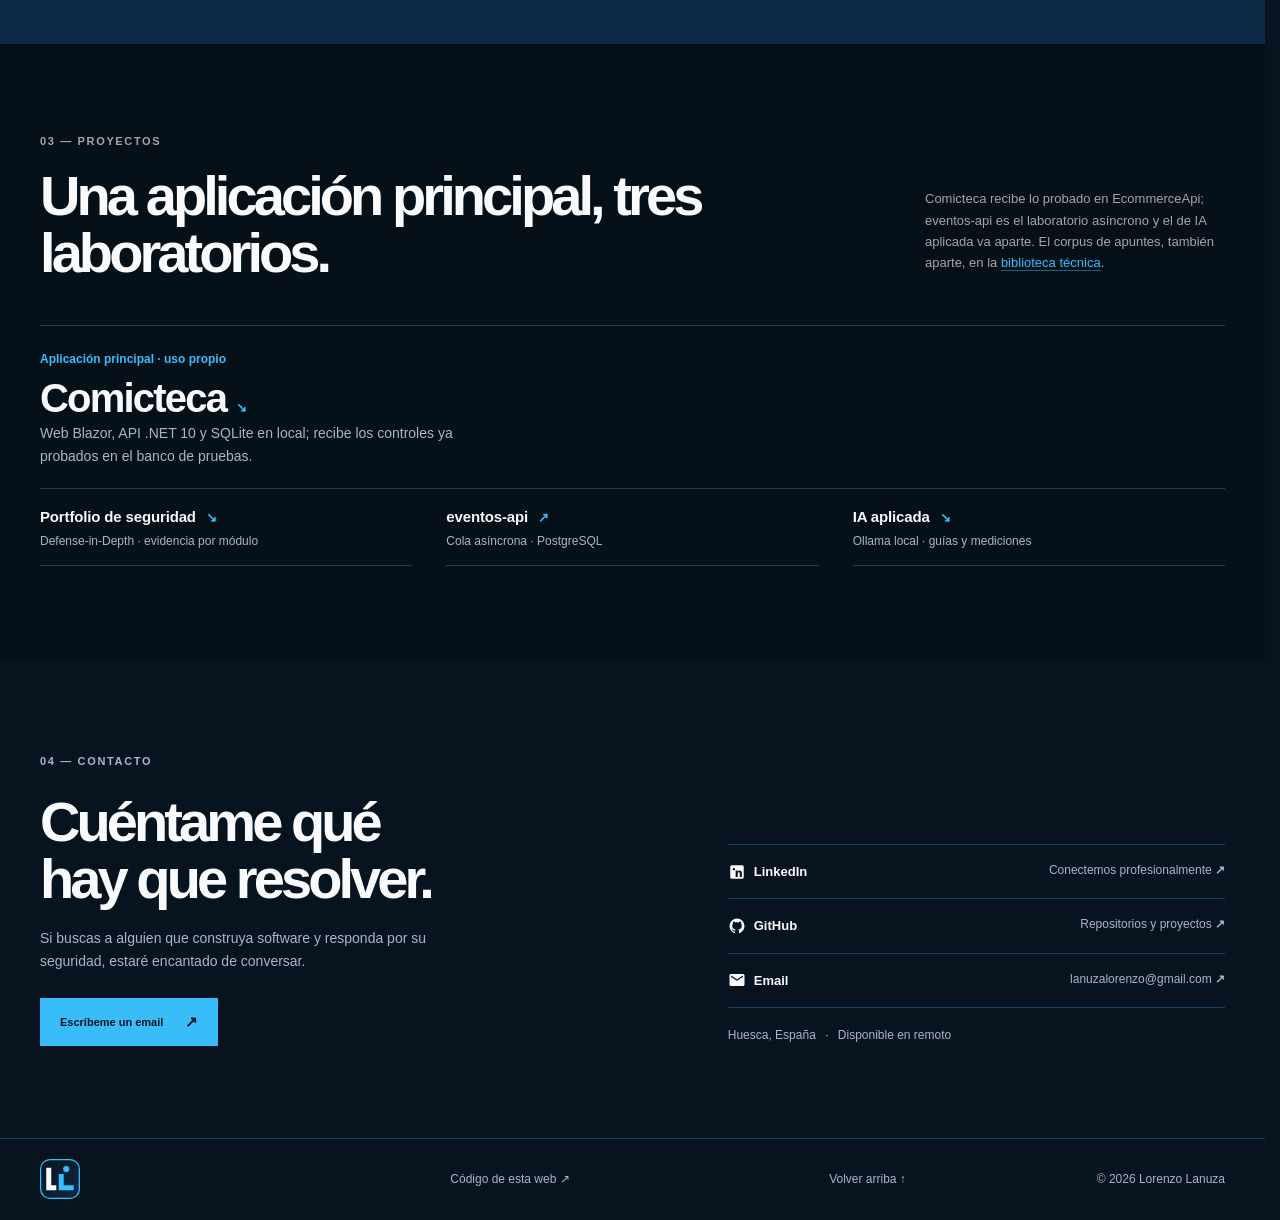
==== commit dd985975: "feat(site): share one navigation and pair the intro with its diagram" ====
--- a/index.html
+++ b/index.html
@@ -72,14 +72,14 @@
       </button>
       <nav class="site-nav" id="site-nav" aria-label="Navegación principal">
         <div class="site-nav-group" role="group" aria-label="Proyectos, laboratorios y biblioteca">
-          <a href="portfolio.html">Portfolio de seguridad</a>
-          <a href="comicteca.html">Comicteca</a>
-          <a href="api.html">EcommerceApi</a>
-          <a href="ia.html">IA aplicada</a>
+          <a href="https://lanuzalorenzo.github.io/portfolio.html">Portfolio de seguridad</a>
+          <a href="https://lanuzalorenzo.github.io/comicteca.html">Comicteca</a>
+          <a href="https://lanuzalorenzo.github.io/api.html">EcommerceApi</a>
+          <a href="https://lanuzalorenzo.github.io/ia.html">IA aplicada</a>
           <a href="https://lanuzalorenzo.github.io/biblioteca-tecnica/">Biblioteca</a>
         </div>
         <div class="site-nav-group">
-          <a href="#contacto">Contacto</a>
+          <a href="https://lanuzalorenzo.github.io/#contacto">Contacto</a>
         </div>
       </nav>
     </header>
@@ -338,7 +338,7 @@
       <a class="wordmark" href="/" aria-label="Lorenzo Lanuza, inicio"><img src="assets/marca/marca-tile.svg" alt="" width="40" height="40"></a>
       <a href="https://github.com/lanuzalorenzo/lanuzalorenzo.github.io" target="_blank" rel="noreferrer">Código de esta web <span aria-hidden="true">↗</span></a>
       <a href="#inicio">Volver arriba <span aria-hidden="true">↑</span></a>
-      <span>© <span id="current-year">2026</span> Lorenzo Lanuza</span>
+      <span>© 2026 Lorenzo Lanuza</span>
     </footer>
     <script src="app.js?v=20261126a" defer></script>
   </body>
--- a/styles.css
+++ b/styles.css
@@ -185,6 +185,19 @@
 .lab-row-main .lab-name { display: flex; margin-top: 6px; font-size: clamp(28px, 3.6vw, 40px); font-weight: 640; letter-spacing: -.045em; line-height: 1.1; }
 .lab-row-main .lab-note { font-size: 14px; max-width: 54ch; }
 .page-diagram { width: min(100%, 560px); aspect-ratio: 460 / 300; min-height: 0; margin: 34px 0 10px; }
+/* Página con diagrama: en escritorio el texto y la figura comparten la fila,
+   para que el marco ancho no deje media pantalla vacía. */
+.page-head { margin-bottom: 34px; }
+.page-head .section-heading { margin-bottom: 0; }
+@media (min-width: 900px) {
+  .page-head {
+    display: grid;
+    grid-template-columns: minmax(0, 1fr) minmax(300px, 460px);
+    gap: 48px;
+    align-items: center;
+  }
+  .page-head .page-diagram { width: 100%; margin: 0; }
+}
 /* Rótulos de los diagramas: HTML sobre el SVG, nunca texto dentro */
 .page-diagram .dl { position: absolute; transform: translate(-50%, -50%); color: var(--ink); font-size: 11px; font-weight: 750; letter-spacing: .1em; line-height: 1.25; text-transform: uppercase; white-space: nowrap; }
 .page-diagram .dl-boundary { transform: translate(0, -50%); color: var(--muted); letter-spacing: .18em; }
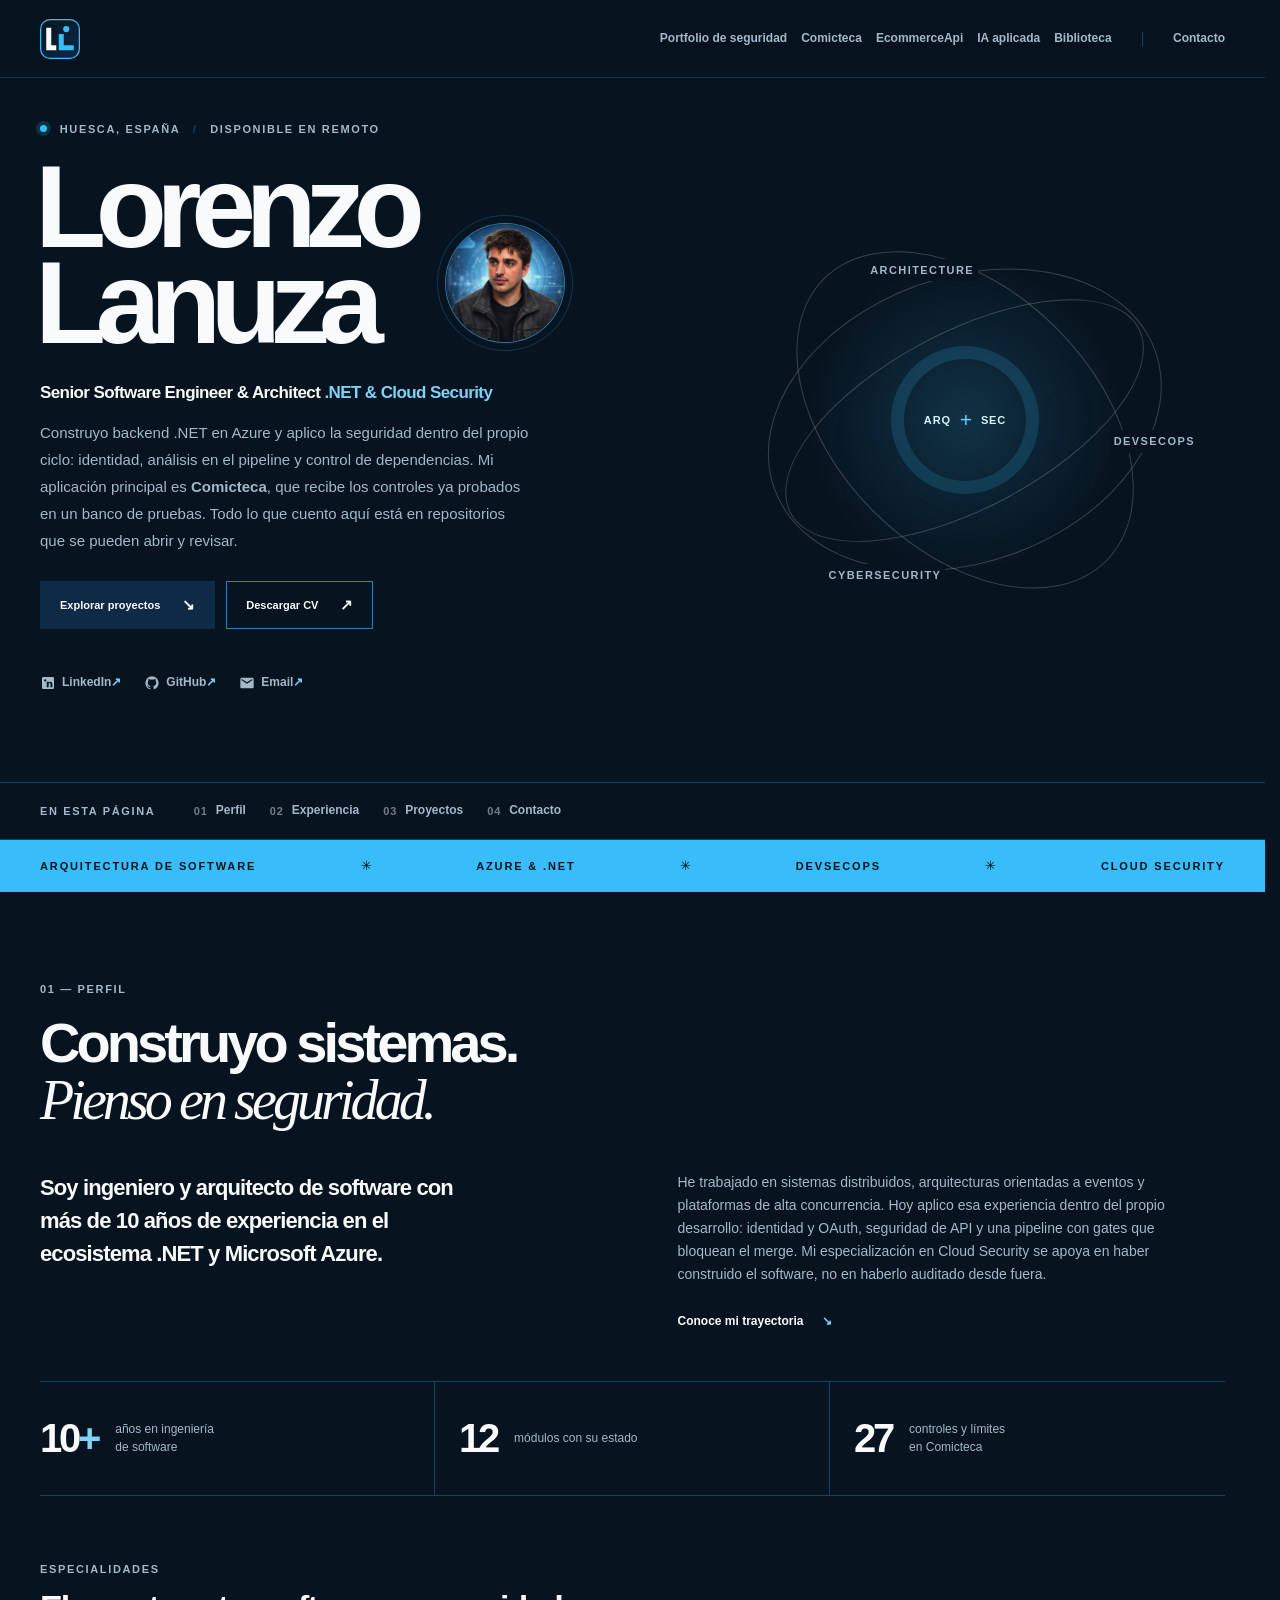
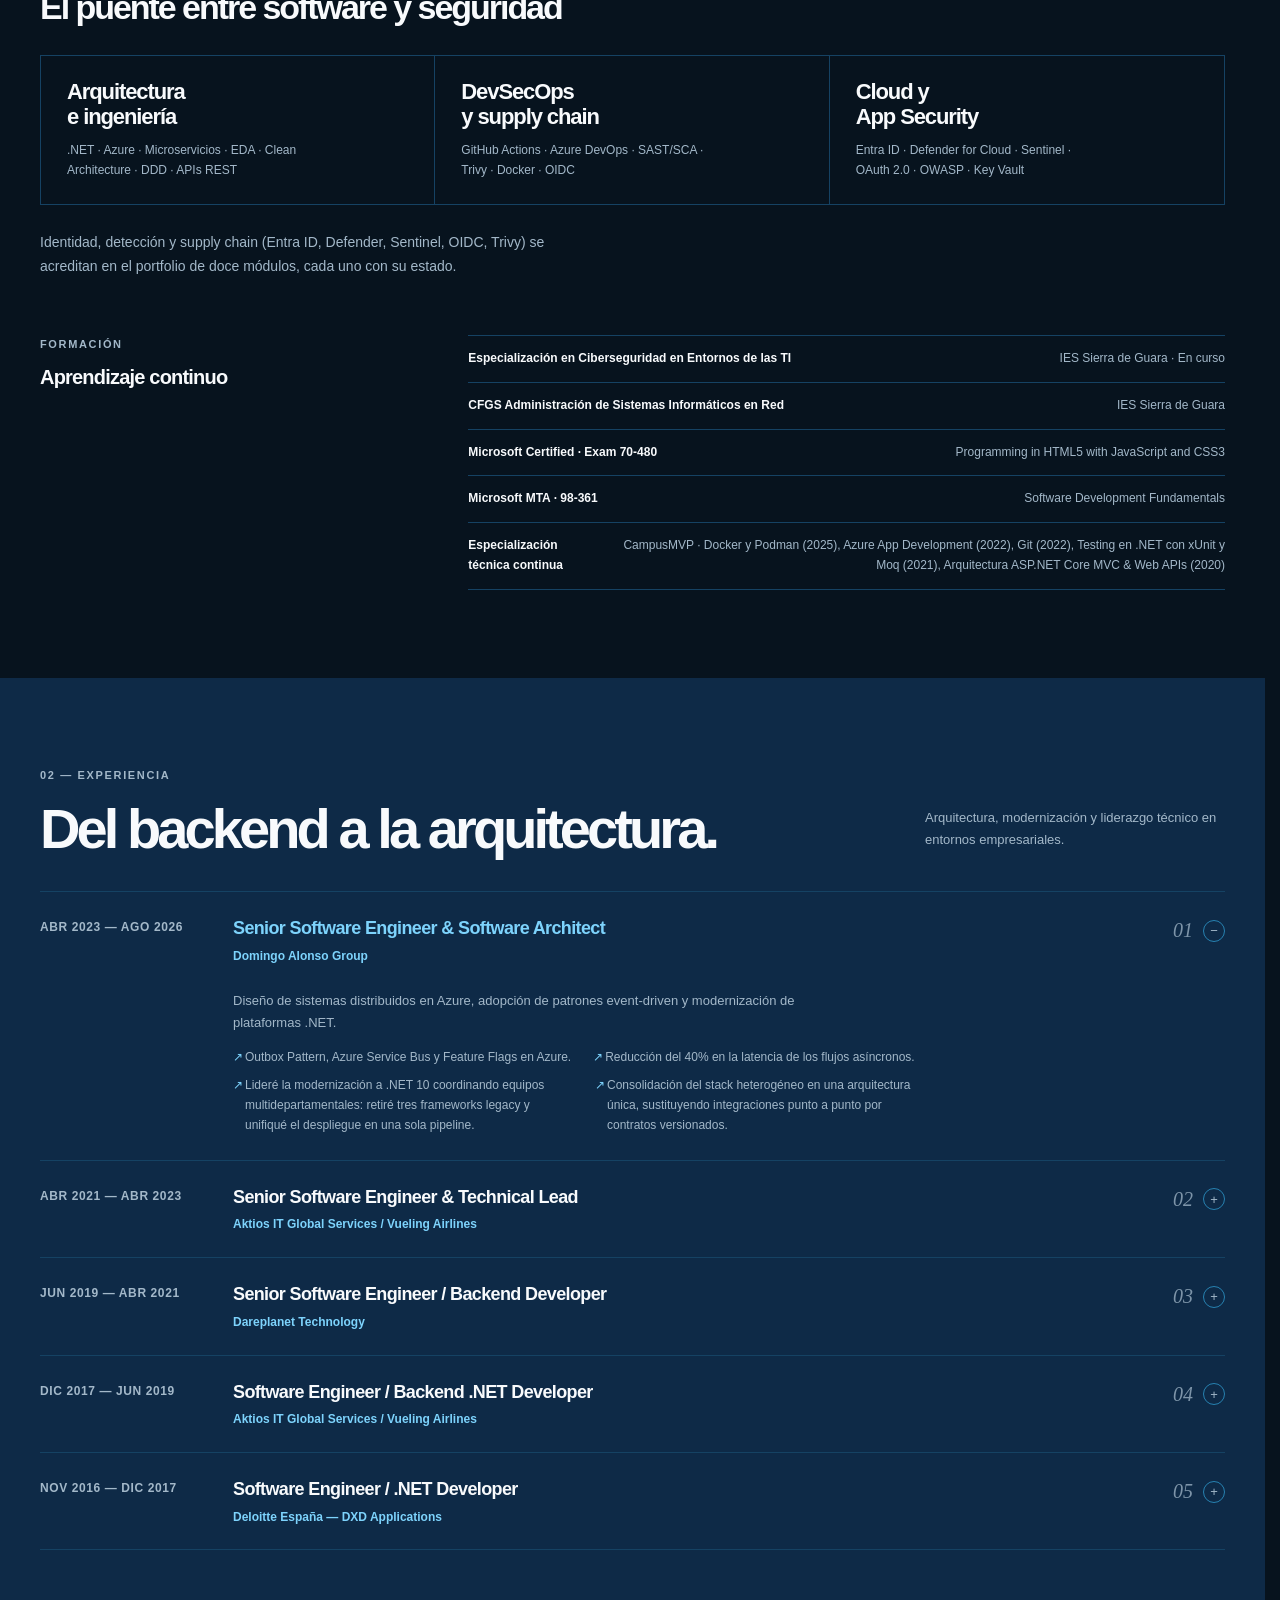
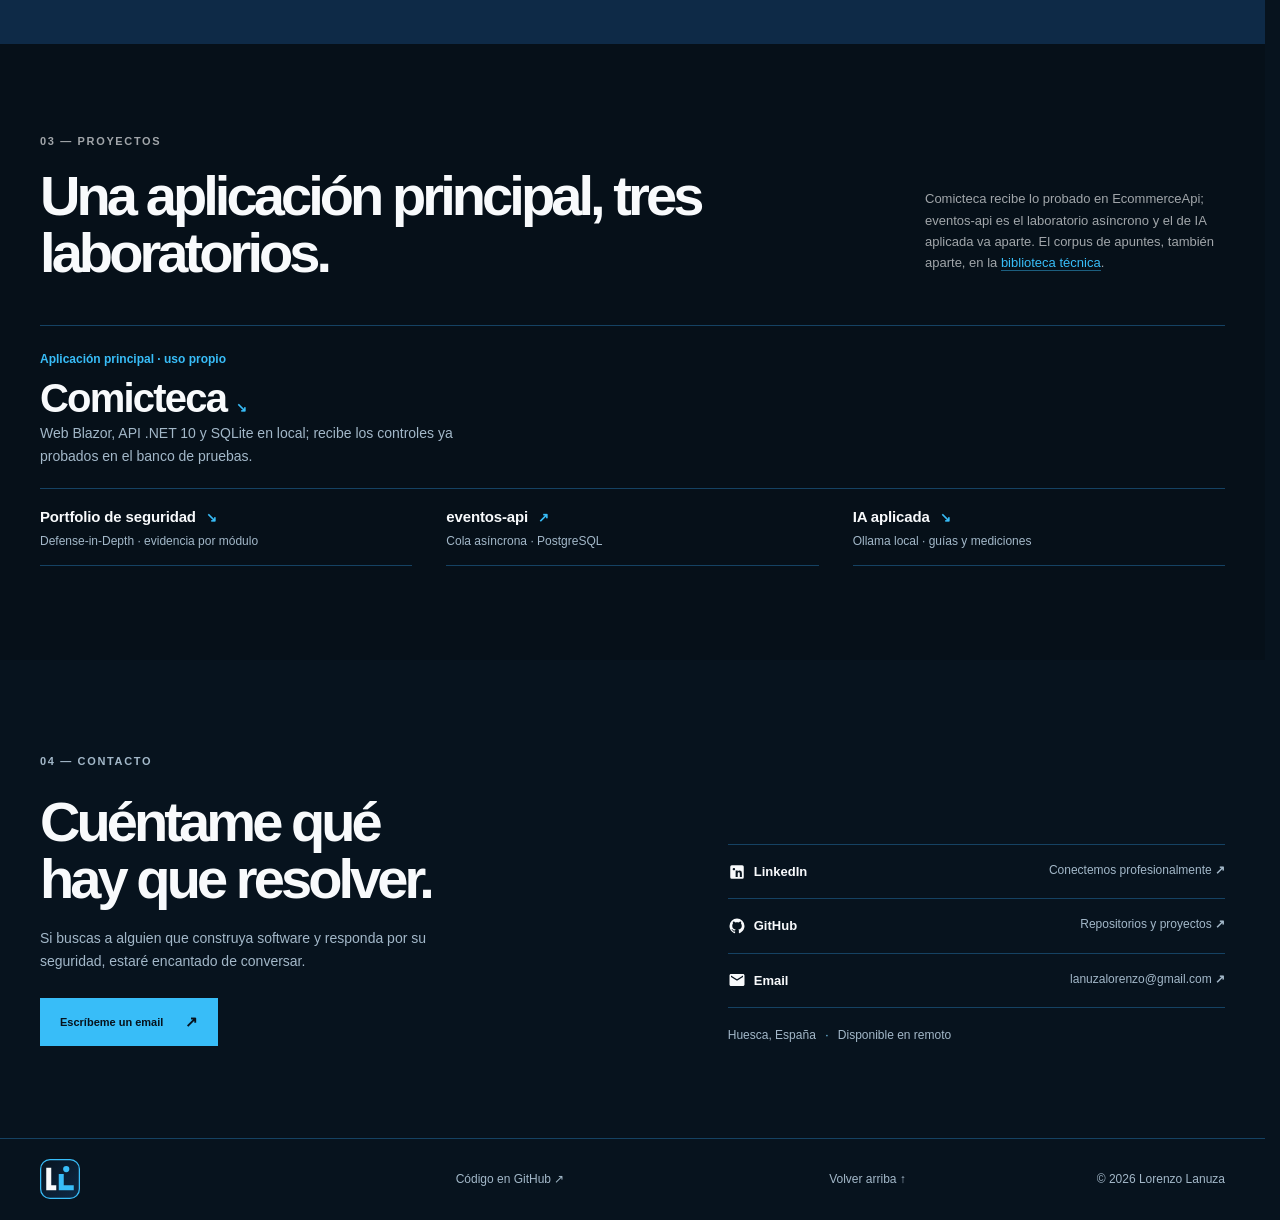
==== commit b03ecab6: "fix(identidad): make the shared footer truthful and the nav precise" ====
--- a/index.html
+++ b/index.html
@@ -336,7 +336,7 @@
 
     <footer class="site-footer">
       <a class="wordmark" href="/" aria-label="Lorenzo Lanuza, inicio"><img src="assets/marca/marca-tile.svg" alt="" width="40" height="40"></a>
-      <a href="https://github.com/lanuzalorenzo/lanuzalorenzo.github.io" target="_blank" rel="noreferrer">Código de esta web <span aria-hidden="true">↗</span></a>
+      <a href="https://github.com/lanuzalorenzo" target="_blank" rel="noreferrer">Código en GitHub <span aria-hidden="true">↗</span></a>
       <a href="#inicio">Volver arriba <span aria-hidden="true">↑</span></a>
       <span>© 2026 Lorenzo Lanuza</span>
     </footer>
--- a/styles.css
+++ b/styles.css
@@ -189,10 +189,10 @@
    para que el marco ancho no deje media pantalla vacía. */
 .page-head { margin-bottom: 34px; }
 .page-head .section-heading { margin-bottom: 0; }
-@media (min-width: 900px) {
+@media (min-width: 1000px) {
   .page-head {
     display: grid;
-    grid-template-columns: minmax(0, 1fr) minmax(300px, 460px);
+    grid-template-columns: minmax(0, 1fr) minmax(280px, 420px);
     gap: 48px;
     align-items: center;
   }
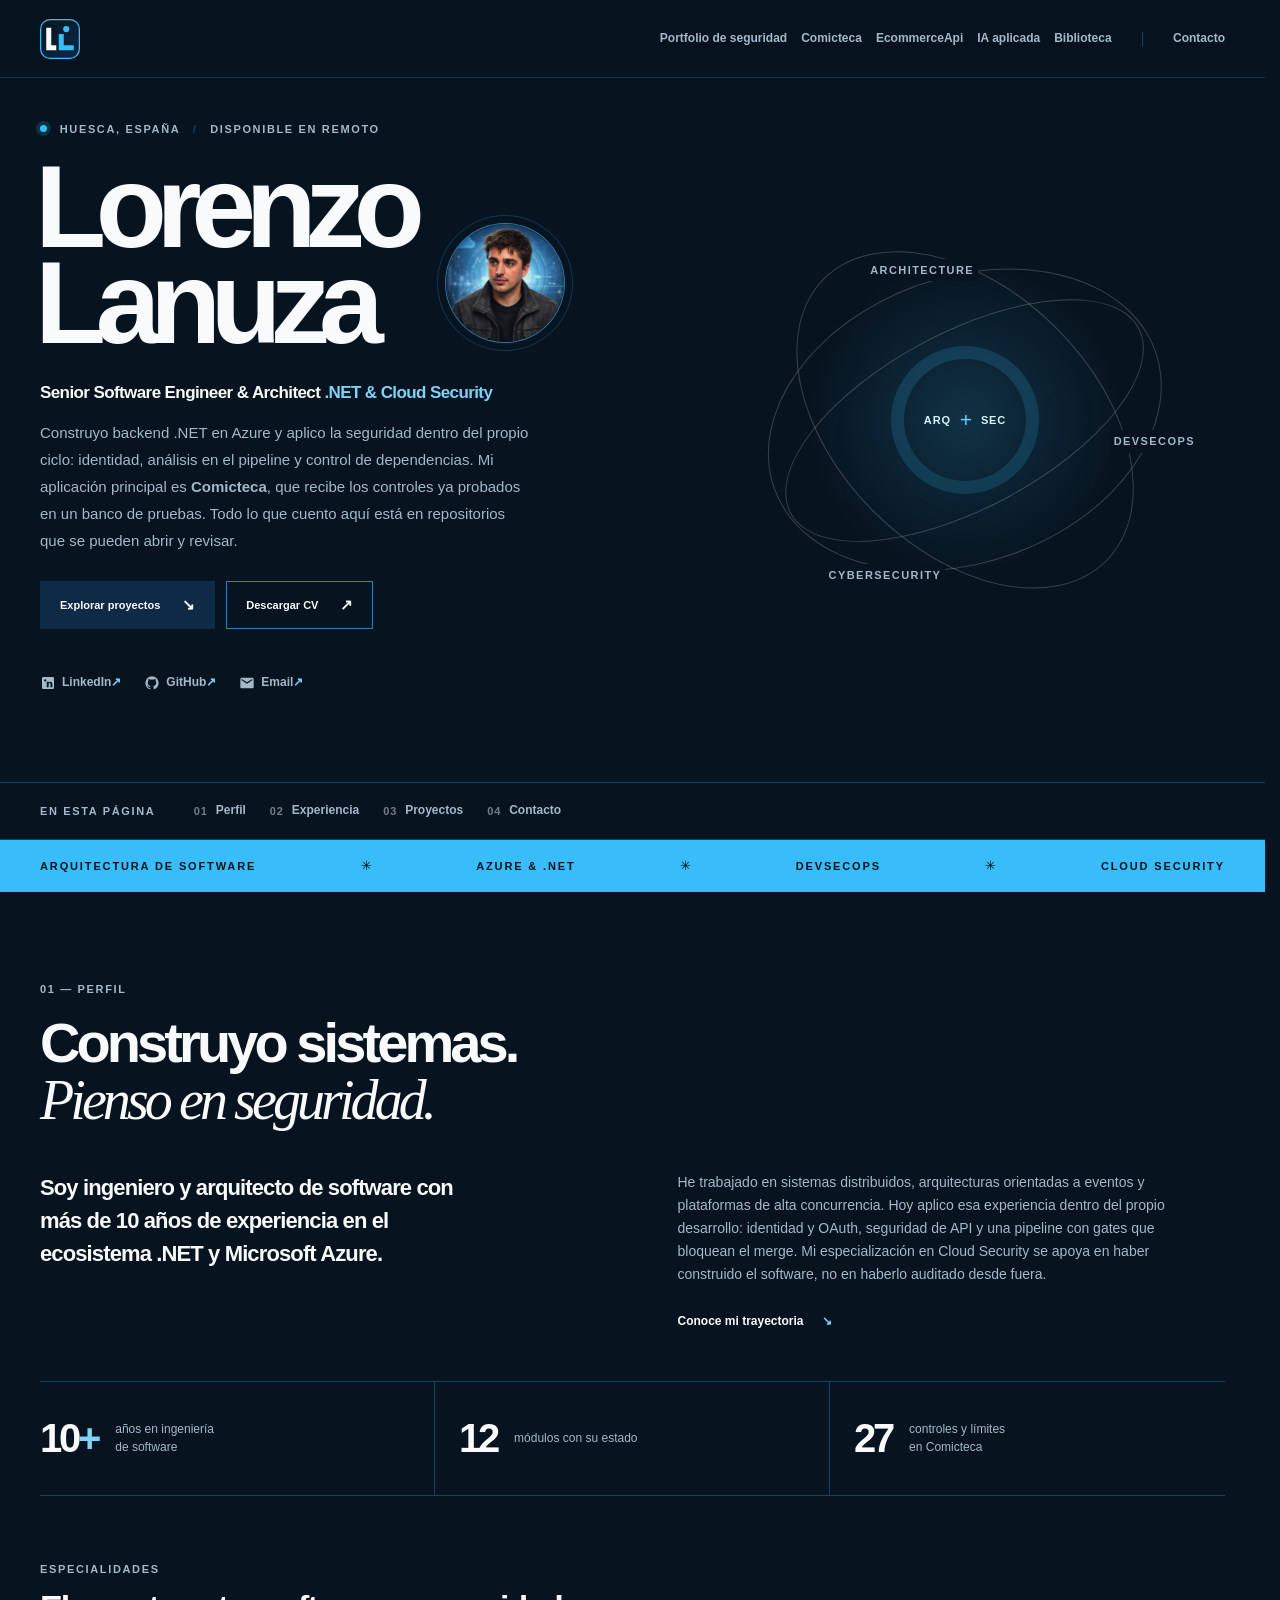
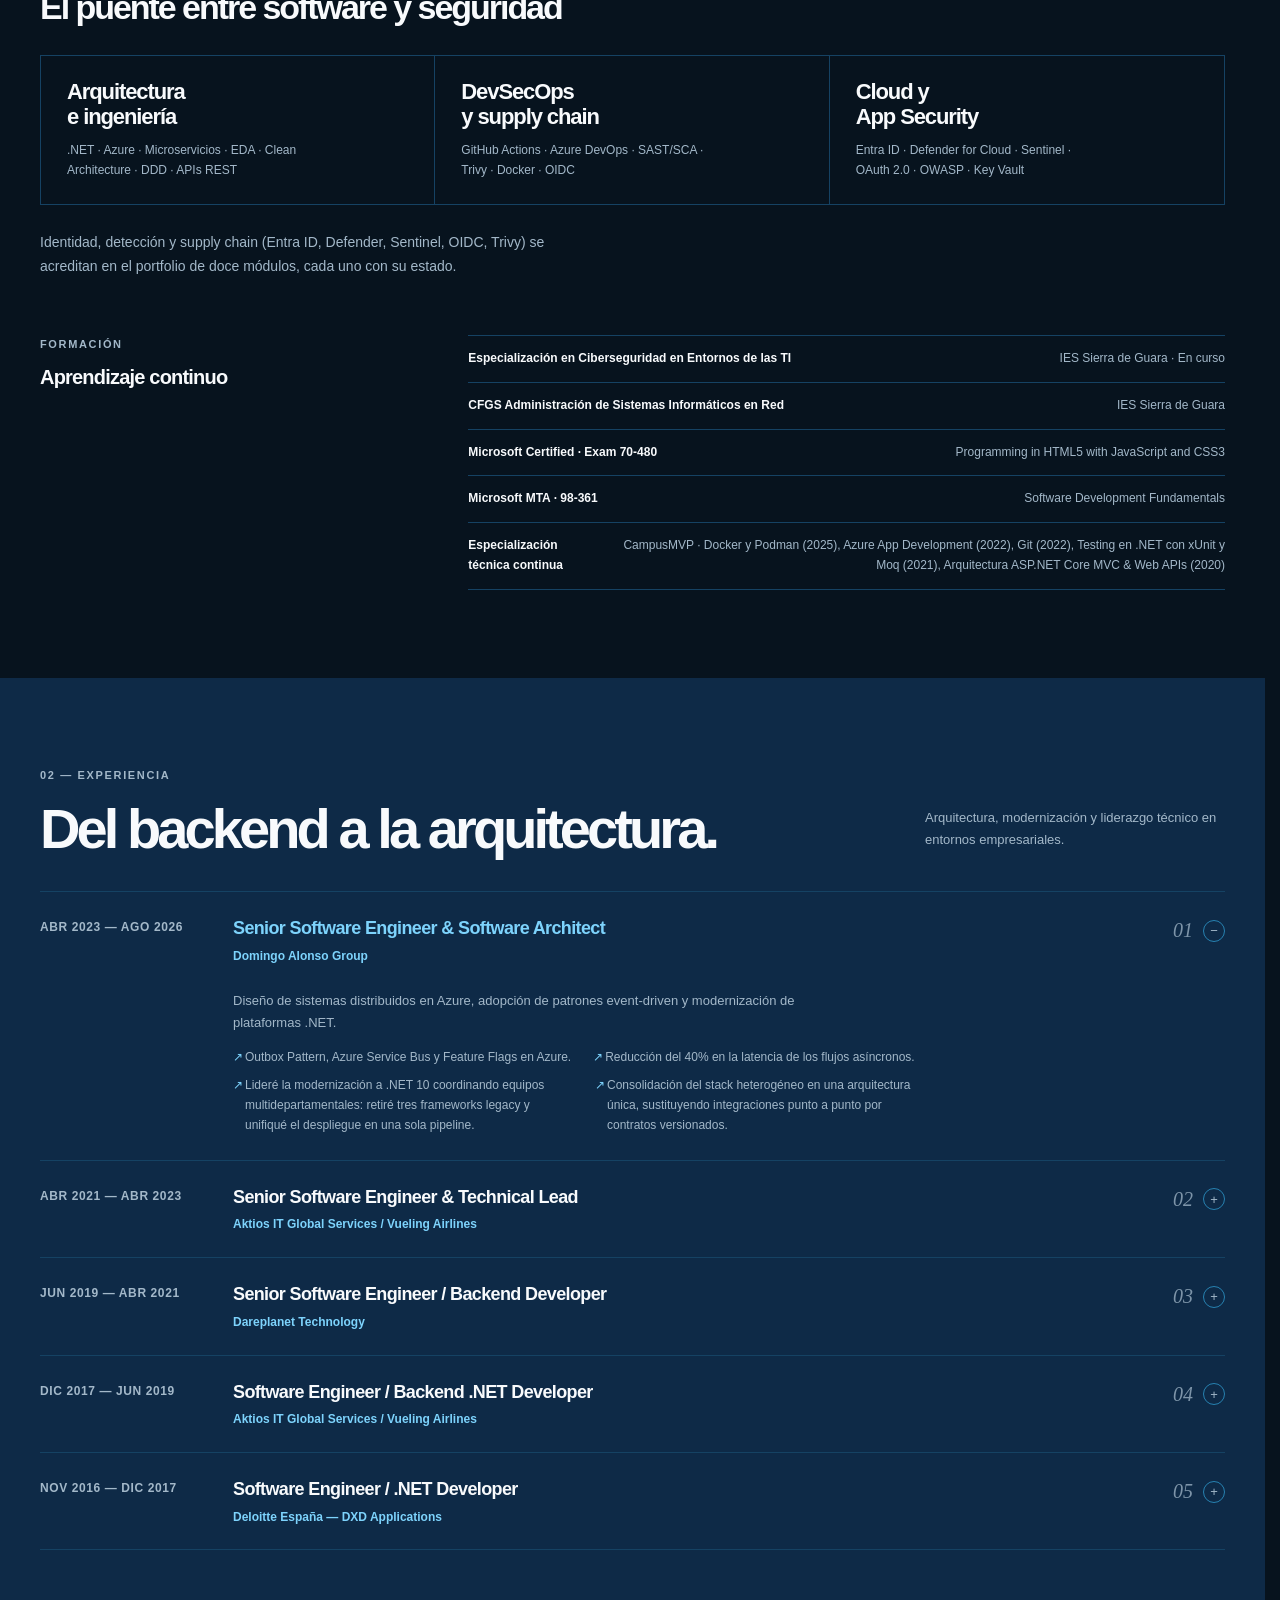
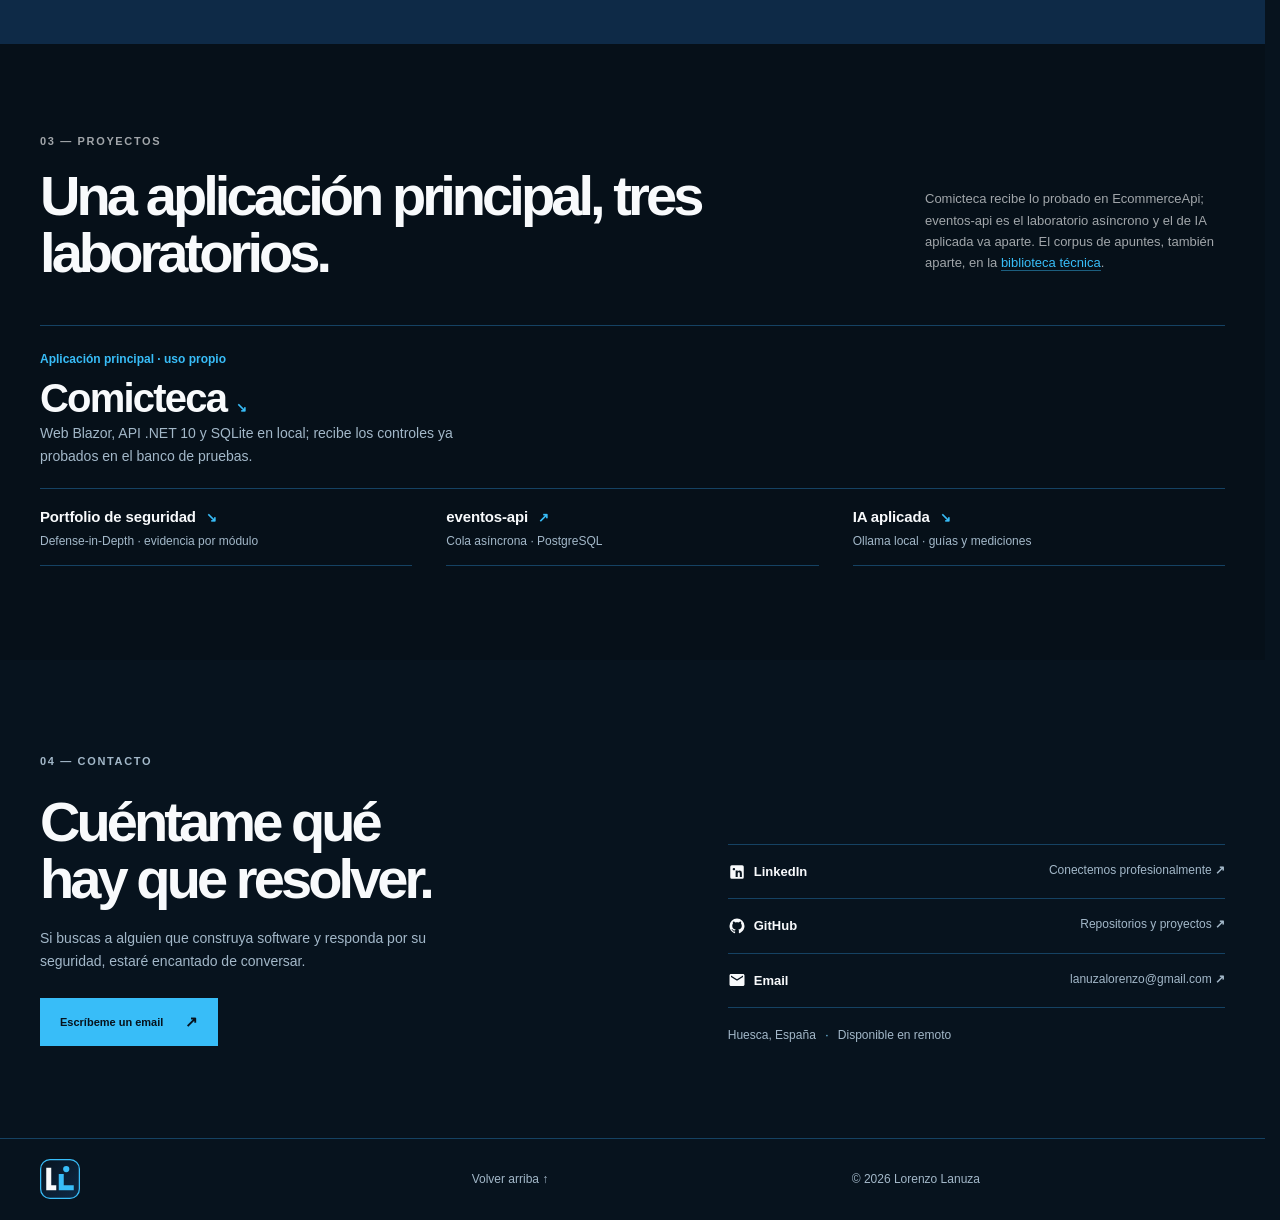
==== commit 8166c92d: "feat(identidad): drop the repository links from the shared footer" ====
--- a/index.html
+++ b/index.html
@@ -336,7 +336,6 @@
 
     <footer class="site-footer">
       <a class="wordmark" href="/" aria-label="Lorenzo Lanuza, inicio"><img src="assets/marca/marca-tile.svg" alt="" width="40" height="40"></a>
-      <a href="https://github.com/lanuzalorenzo" target="_blank" rel="noreferrer">Código en GitHub <span aria-hidden="true">↗</span></a>
       <a href="#inicio">Volver arriba <span aria-hidden="true">↑</span></a>
       <span>© 2026 Lorenzo Lanuza</span>
     </footer>
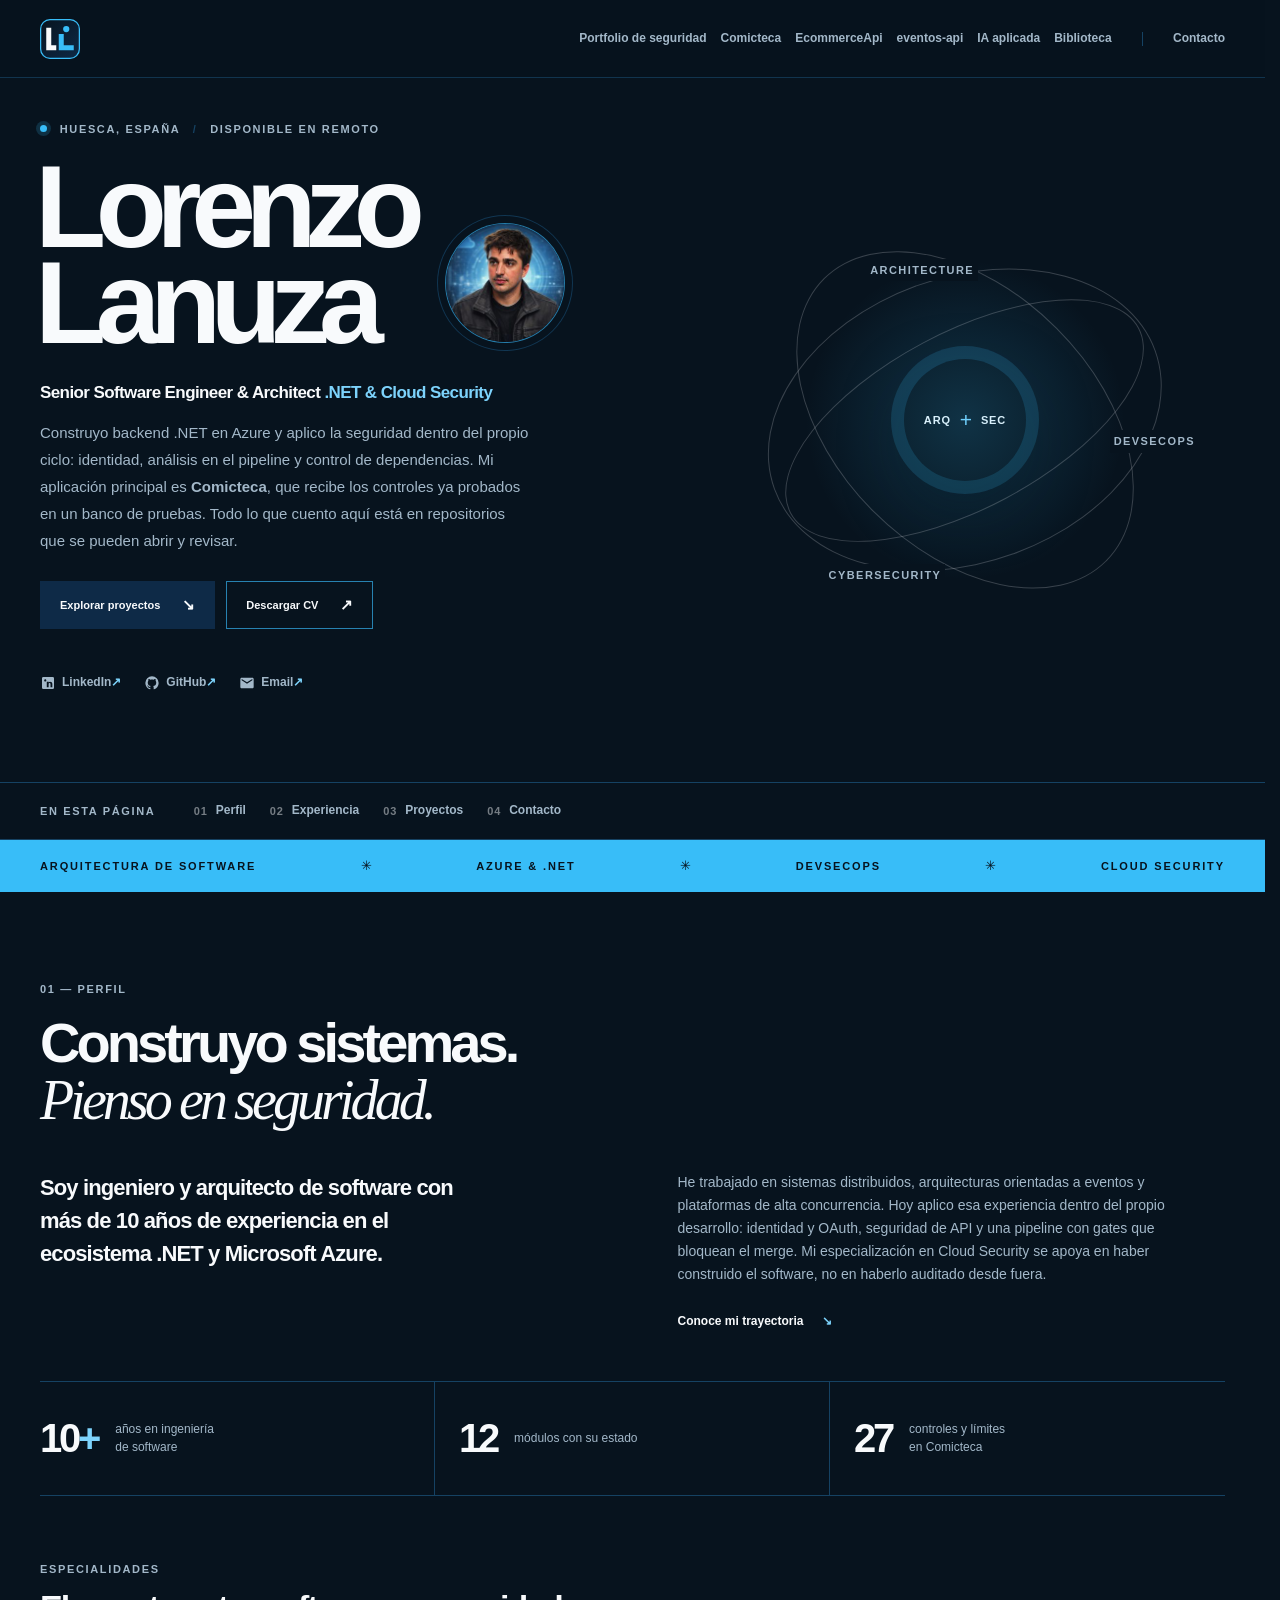
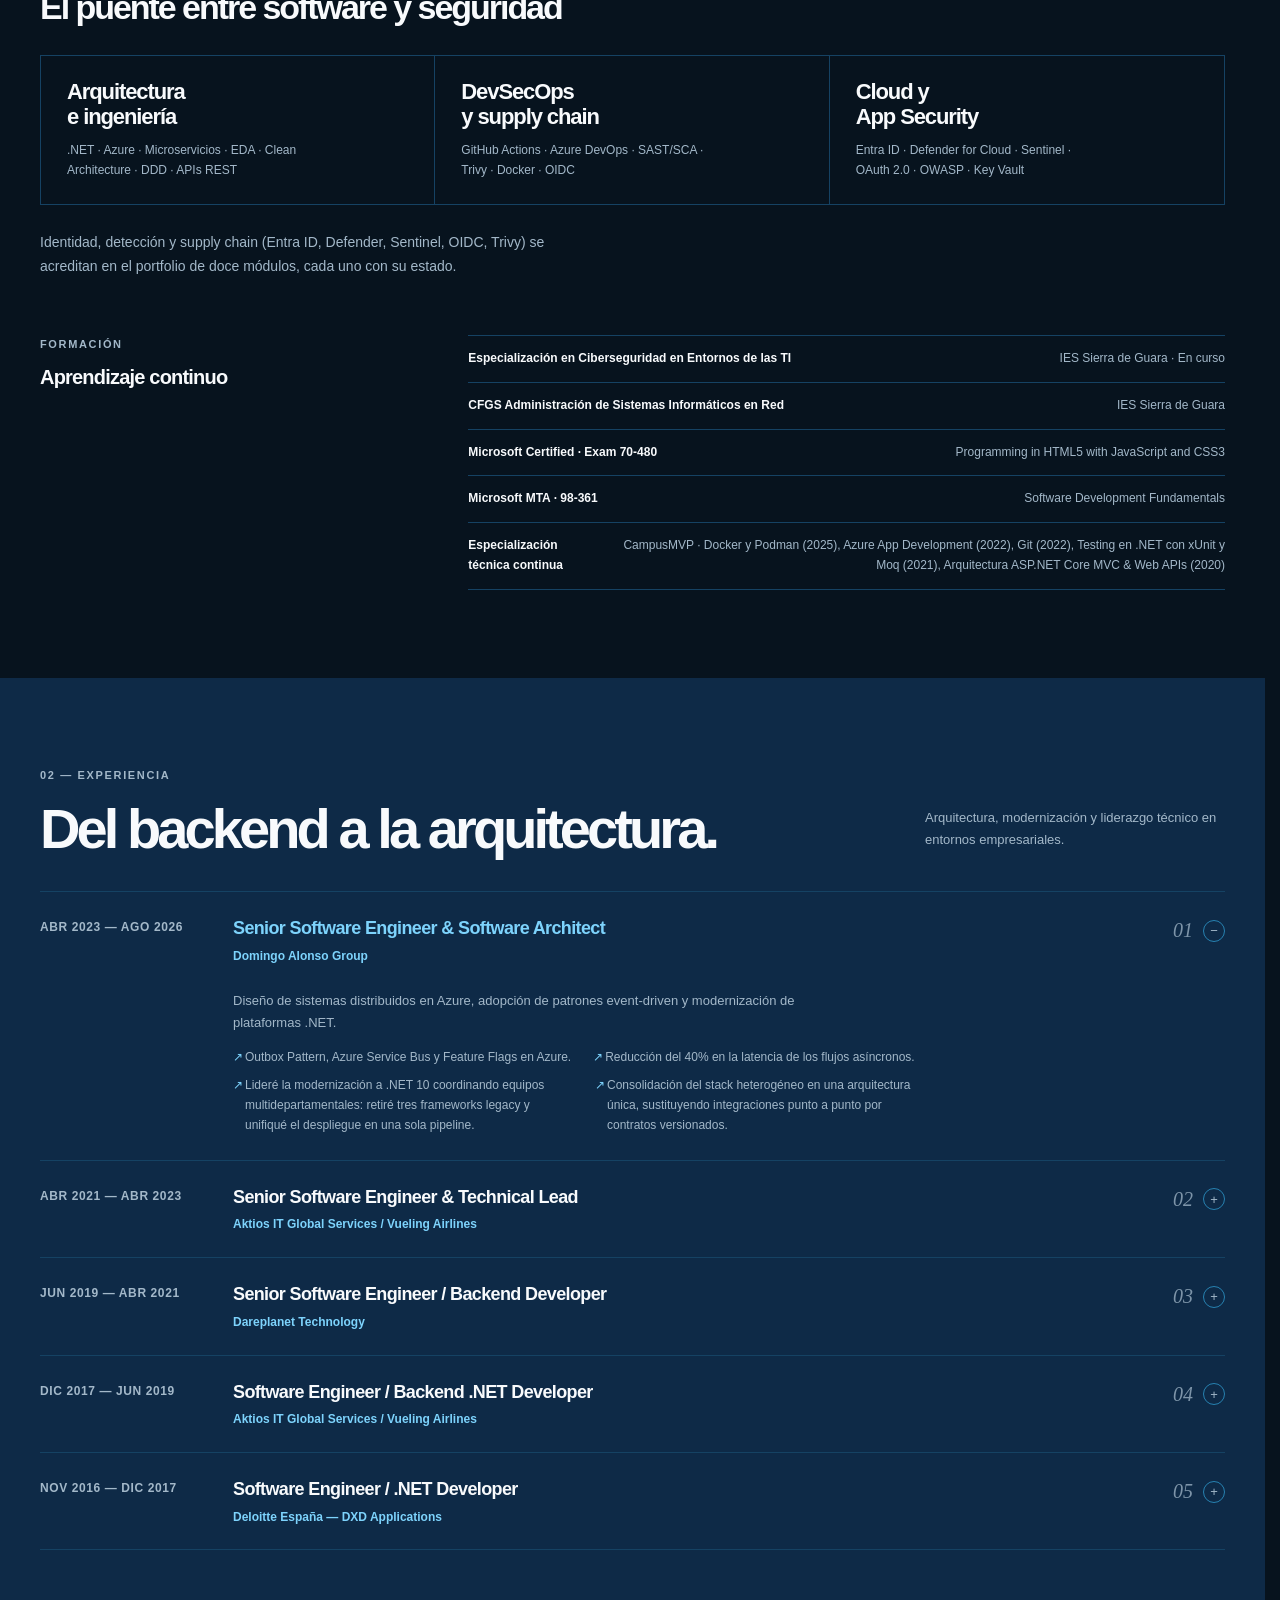
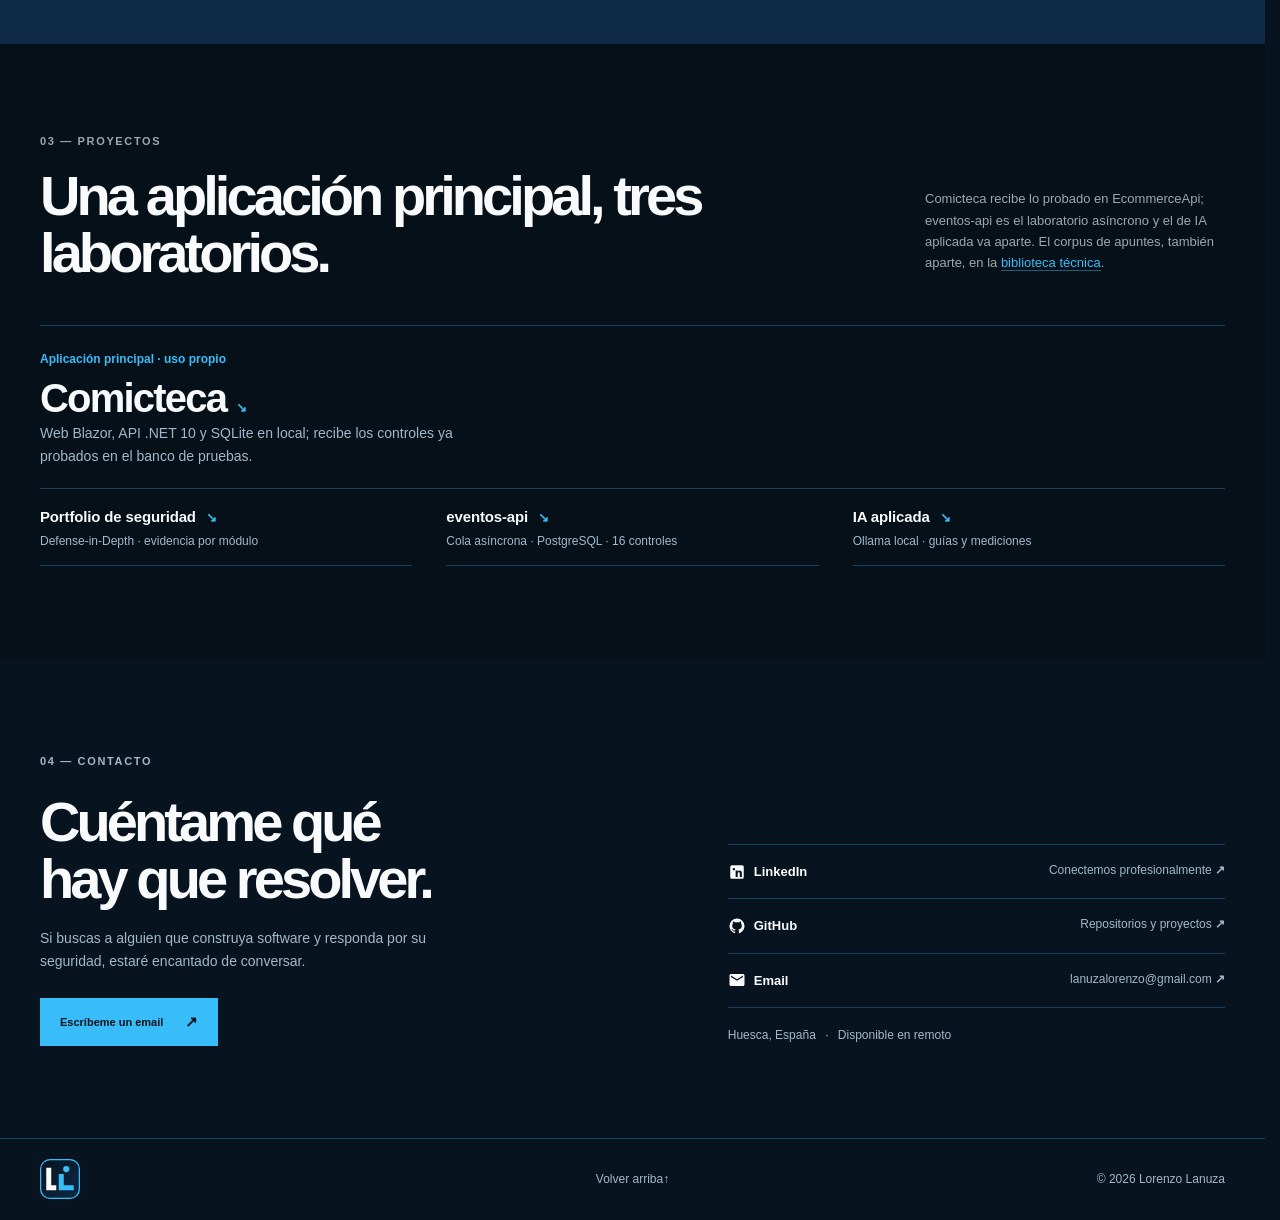
==== commit 1aba4547: "feat(site): add the eventos-api detail page Add the eventos-api detail page with its 16 baseline con" ====
--- a/index.html
+++ b/index.html
@@ -24,7 +24,7 @@
     <meta name="twitter:image" content="https://lanuzalorenzo.github.io/assets/social/og-image.jpg?v=20261105b">
     <meta name="twitter:image:alt" content="Lorenzo Lanuza — Senior Software Engineer &amp; Architect, .NET y Cloud Security">
     <script>if (location.hash) document.documentElement.classList.add("landing-hash");</script>
-    <meta property="og:updated_time" content="2026-11-05T00:00:00+01:00">
+    <meta property="og:updated_time" content="2026-11-28T00:00:00+01:00">
     <meta name="author" content="Lorenzo Lanuza Arellano">
     <link rel="icon" type="image/png" sizes="16x16" href="assets/marca/favicon-16.png?v=20261105a">
     <link rel="icon" href="favicon.svg?v=20261105a" type="image/svg+xml">
@@ -75,6 +75,7 @@
           <a href="https://lanuzalorenzo.github.io/portfolio.html">Portfolio de seguridad</a>
           <a href="https://lanuzalorenzo.github.io/comicteca.html">Comicteca</a>
           <a href="https://lanuzalorenzo.github.io/api.html">EcommerceApi</a>
+          <a href="https://lanuzalorenzo.github.io/eventos.html">eventos-api</a>
           <a href="https://lanuzalorenzo.github.io/ia.html">IA aplicada</a>
           <a href="https://lanuzalorenzo.github.io/biblioteca-tecnica/">Biblioteca</a>
         </div>
@@ -297,9 +298,9 @@
               <span class="lab-name">Portfolio de seguridad<span class="lab-arrow" aria-hidden="true">↘</span></span>
               <span class="lab-note">Defense-in-Depth · evidencia por módulo</span>
             </a>
-            <a class="lab-row" href="https://github.com/lanuzalorenzo/eventos-api" target="_blank" rel="noreferrer">
-              <span class="lab-name">eventos-api<span class="lab-arrow" aria-hidden="true">↗</span></span>
-              <span class="lab-note">Cola asíncrona · PostgreSQL</span>
+            <a class="lab-row" href="eventos.html">
+              <span class="lab-name">eventos-api<span class="lab-arrow" aria-hidden="true">↘</span></span>
+              <span class="lab-note">Cola asíncrona · PostgreSQL · 16 controles</span>
             </a>
             <a class="lab-row" href="ia.html">
               <span class="lab-name">IA aplicada<span class="lab-arrow" aria-hidden="true">↘</span></span>
--- a/styles.css
+++ b/styles.css
@@ -258,9 +258,10 @@
 .contact-links > a:hover span:last-child { color: var(--accent-hover); }
 .contact-links > p { margin: 18px 0 0; color: var(--muted); font-size: 12px; }
 .contact-links > p span { margin-inline: 6px; color: var(--accent-hover); }
-.site-footer { display: grid; grid-template-columns: 1fr 2fr 1fr 1fr; align-items: center; gap: 20px; min-height: 82px; padding: 0 max(40px, calc((100% - var(--frame)) / 2)); border-top: 1px solid var(--line); }
+.site-footer { display: grid; grid-template-columns: 1fr 2fr 1fr; align-items: center; gap: 20px; min-height: 82px; padding: 0 max(40px, calc((100% - var(--frame)) / 2)); border-top: 1px solid var(--line); }
 .site-footer > a:not(.wordmark), .site-footer > span { margin: 0; color: var(--muted); font-size: 12px; }
-.site-footer > a:not(.wordmark) { justify-self: center; }
+.site-footer > a:not(.wordmark) { display: inline-flex; align-items: center; justify-self: center; min-height: 44px; }
+.site-footer .wordmark { min-height: 44px; }
 .site-footer > span { justify-self: end; }
 
 :focus-visible { outline: 2px solid var(--accent); outline-offset: 4px; }
@@ -269,8 +270,6 @@
 @media (max-width: 850px) {
   :root { --header-h: 68px; }
   .frame { width: calc(100% - 48px); }
-  /* El tope de lectura es de esta web, no del marco compartido (`.frame`). */
-  main .frame { max-width: 680px; }
   .site-header { padding-inline: 24px; }
   .menu-toggle { display: flex; flex-direction: column; align-items: center; justify-content: center; gap: 5px; width: 44px; height: 44px; border: 1px solid var(--line-strong); border-radius: 50%; }
   .menu-toggle span:not(.sr-only) { width: 16px; height: 2px; border-radius: 1px; background: var(--ink); transition: transform .2s; }
@@ -363,7 +362,6 @@
   body { font-size: 10pt; }
   .skip-link, .site-header, .hero-art, .ticker, .page-index, .hero-actions, .hero-links, .site-footer, .contact-section .button { display: none !important; }
   .frame { width: 100%; }
-  main .frame { max-width: none; }
   .hero { display: block; min-height: 0; padding: 0 0 24px; }
   .hero h1 { font-size: 54pt; }
   .hero-portrait { width: 80px; }
